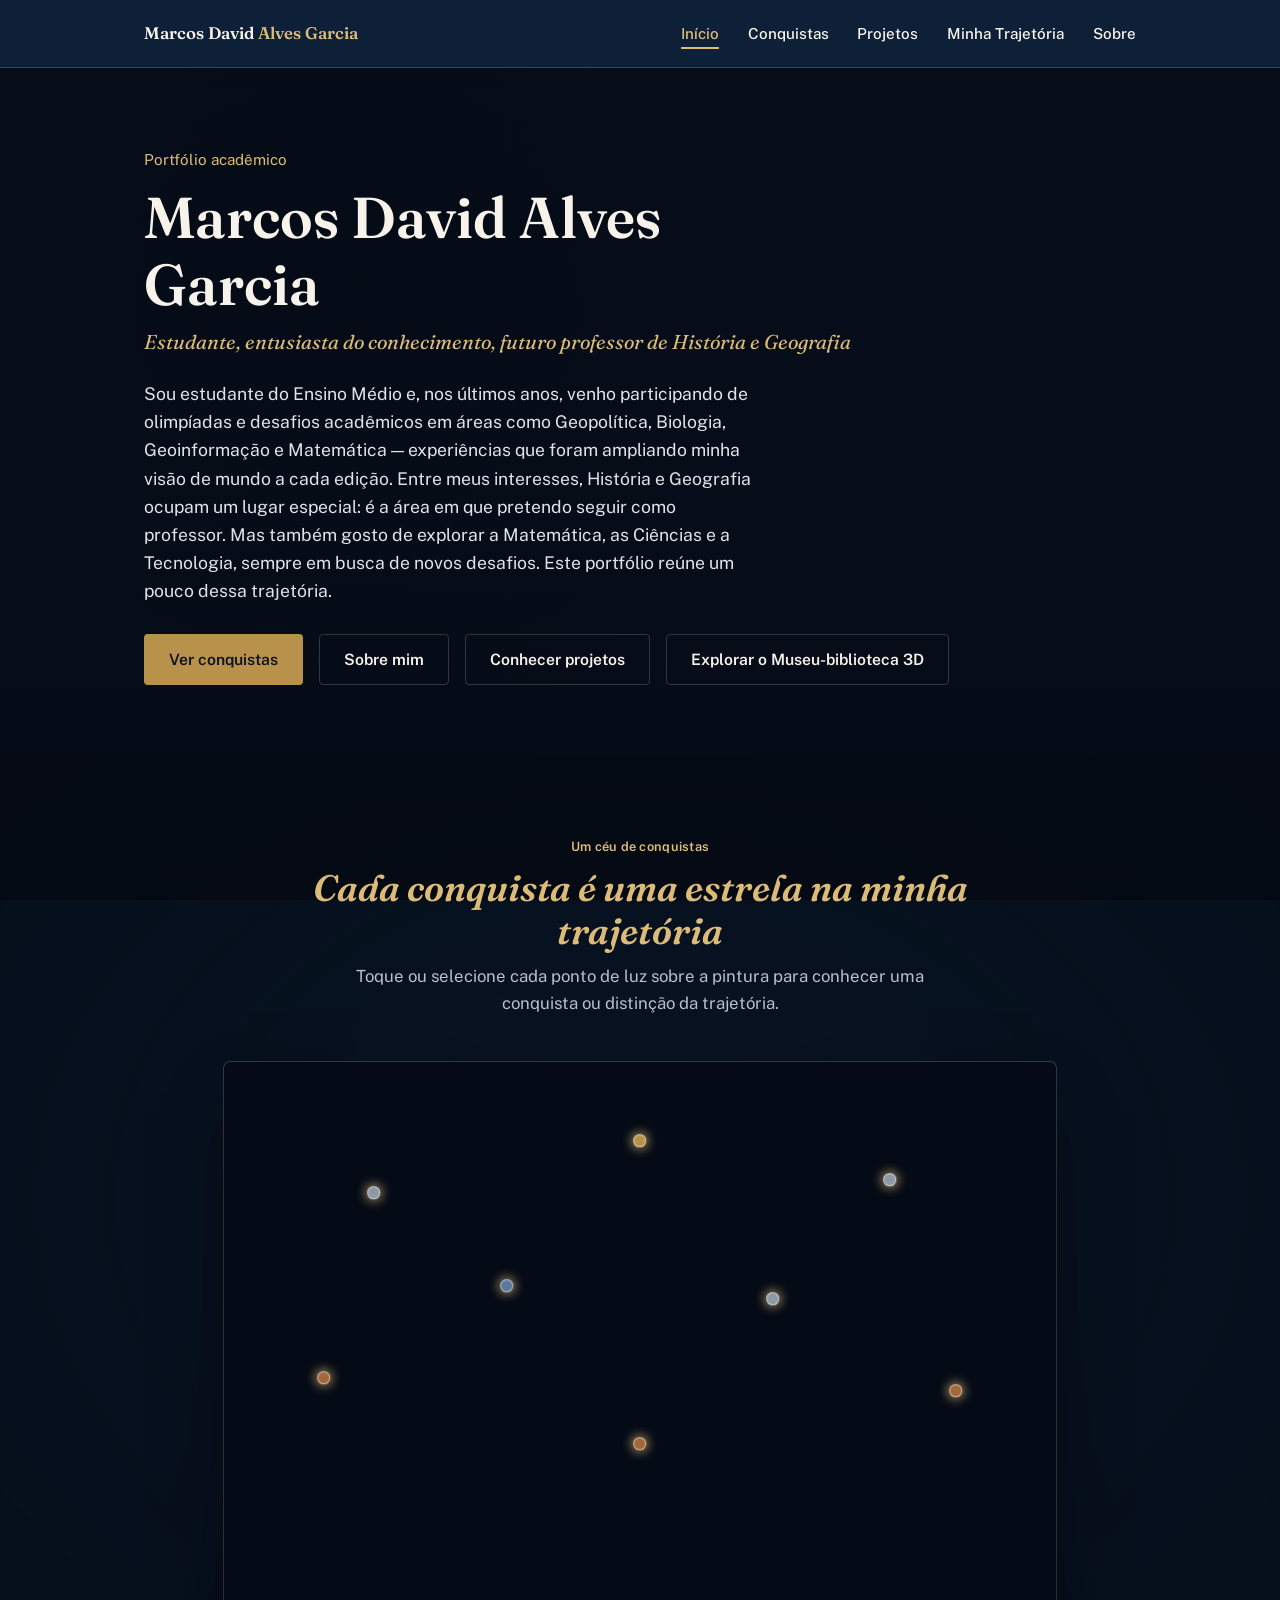
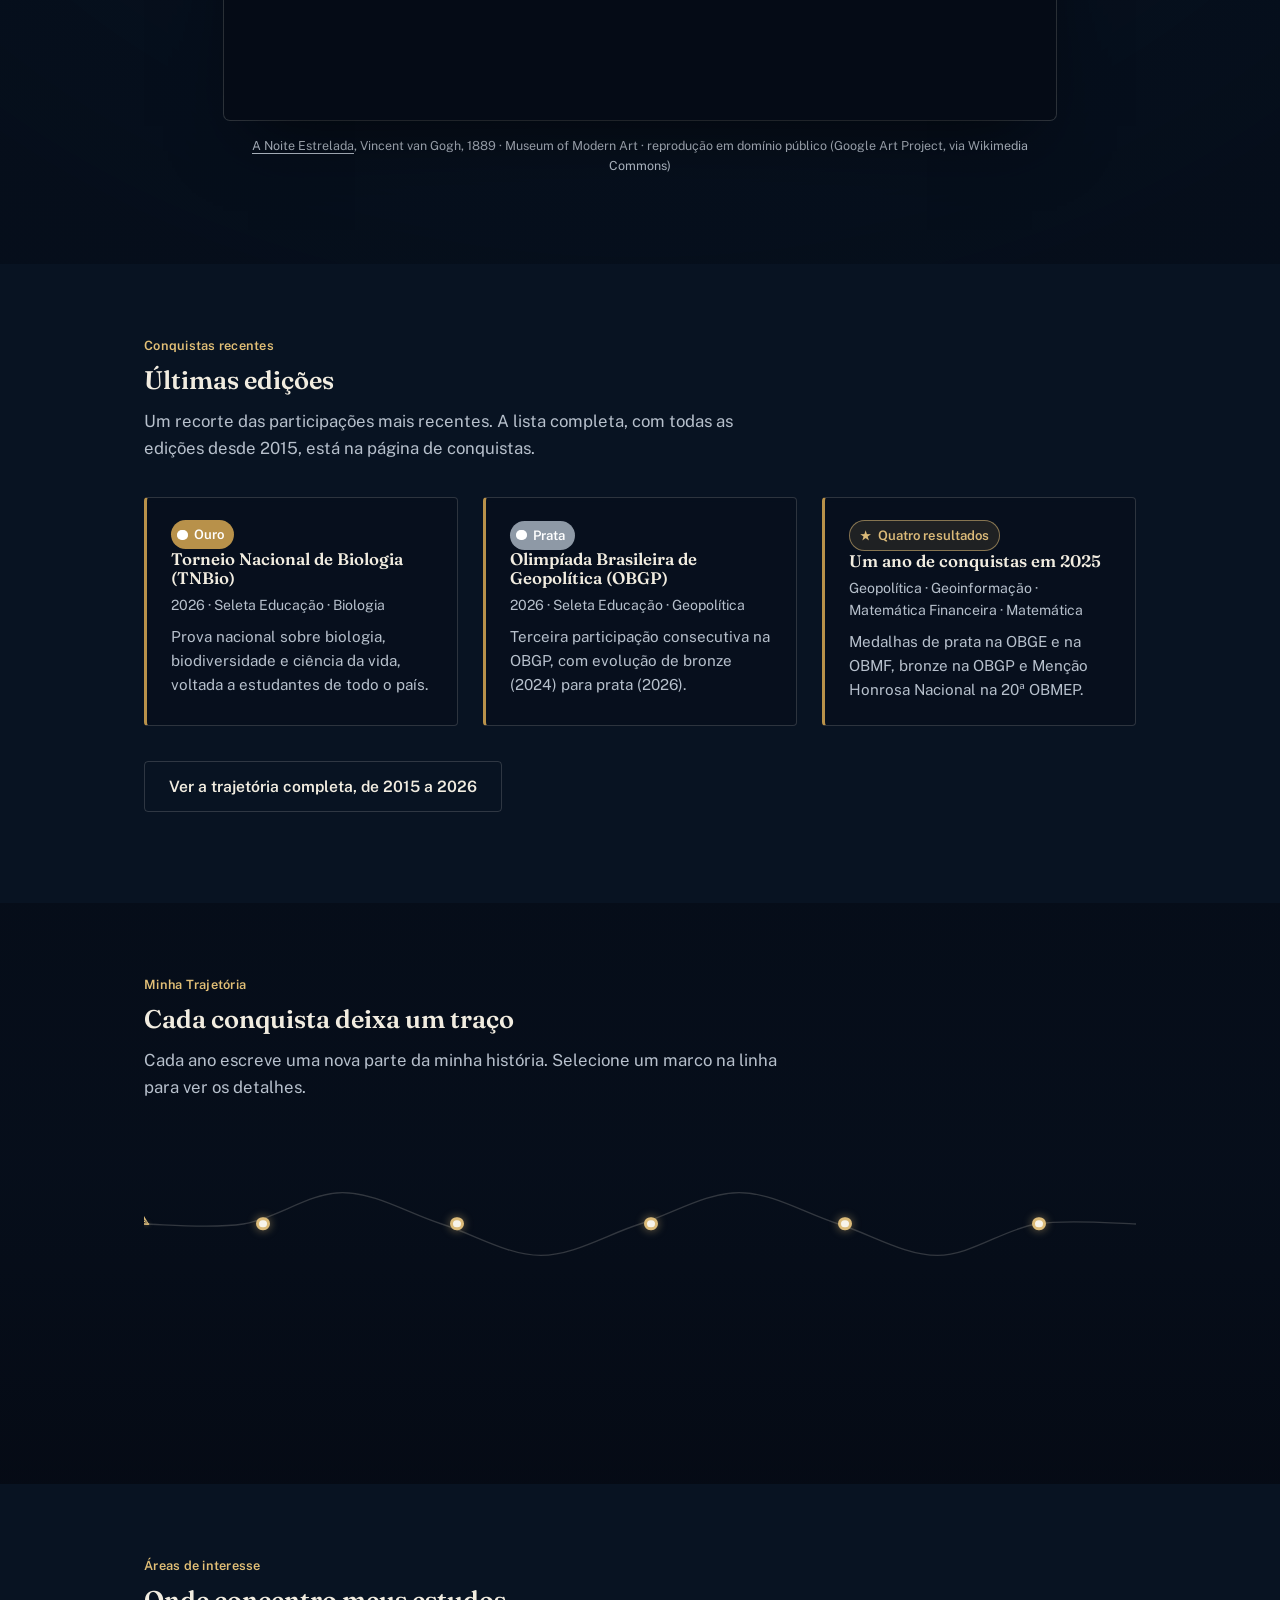
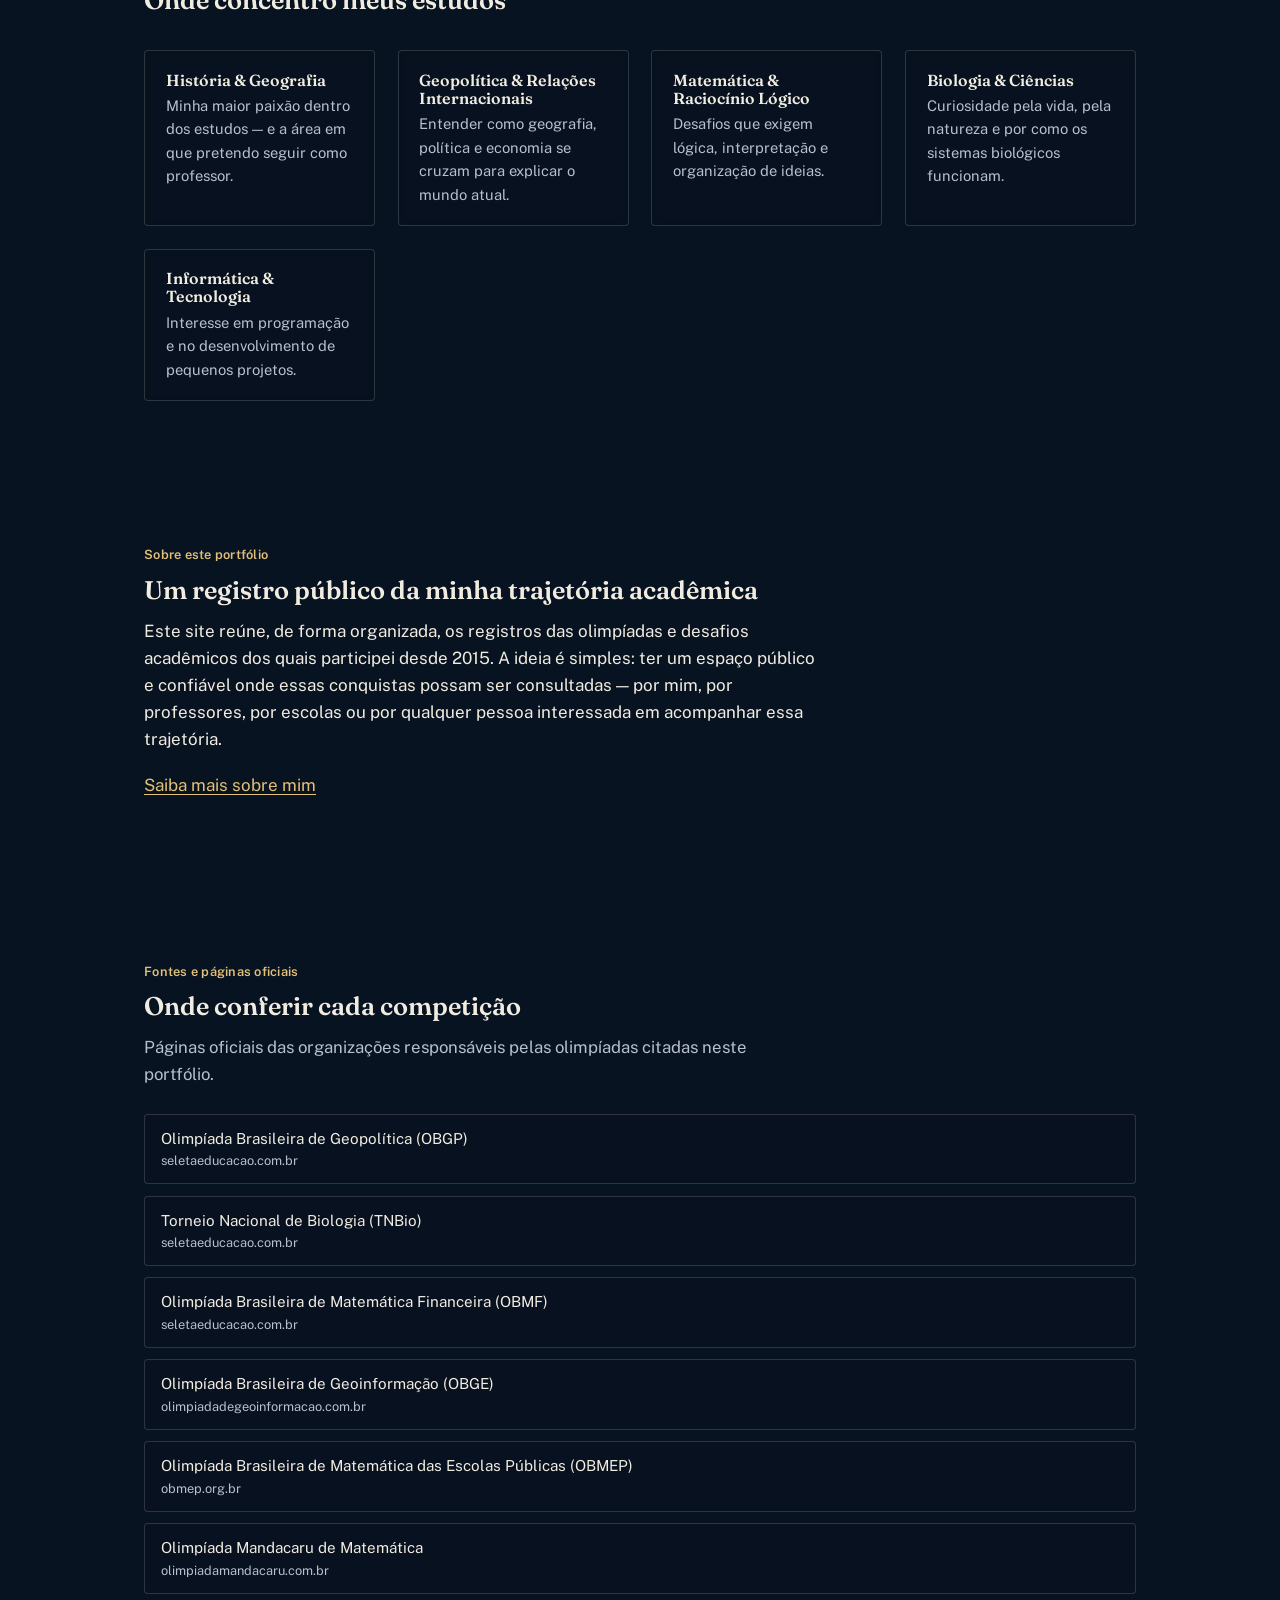
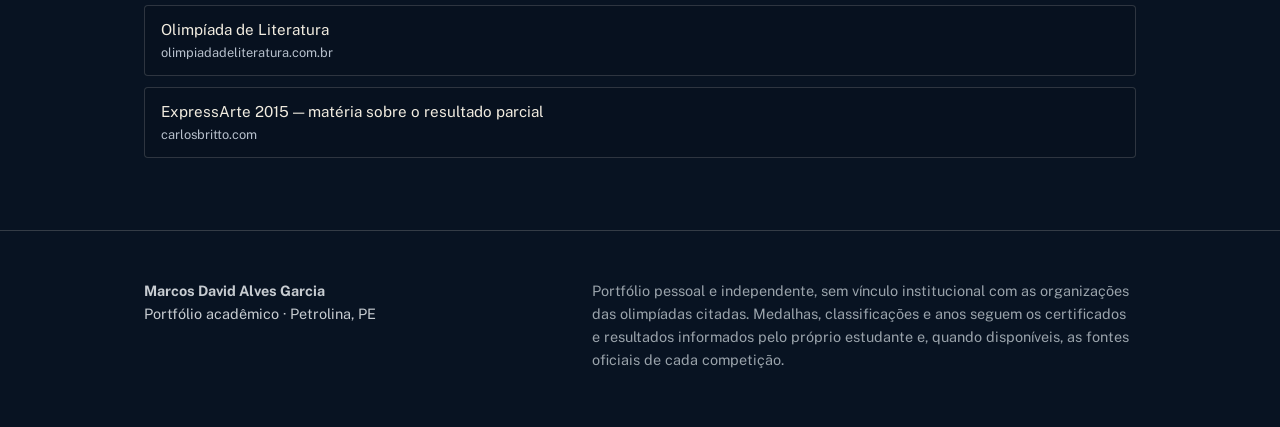
==== index.html @ 7f2e76a7 "Add files via upload" ====
<!DOCTYPE html>
<html lang="pt-BR">
<head>
<meta charset="UTF-8">
<meta name="viewport" content="width=device-width, initial-scale=1.0">
<title>Marcos David Alves Garcia | Portfólio Acadêmico e Medalhas de Olimpíadas</title>
<meta name="description" content="Portfólio acadêmico de Marcos David Alves Garcia: medalhas em Geopolítica, Biologia, Geoinformação e Matemática, além de distinções, projetos e trajetória artística.">

<link rel="canonical" href="https://davidgarcia15.github.io/marcosdavidalvesgarcia.github.io./">

<meta property="og:type" content="profile">
<meta property="og:title" content="Marcos David Alves Garcia | Portfólio Acadêmico">
<meta property="og:description" content="Medalhas e distinções em olimpíadas acadêmicas de Geopolítica, Biologia, Geoinformação, Matemática e outras áreas.">
<meta property="og:url" content="https://davidgarcia15.github.io/marcosdavidalvesgarcia.github.io./">
<meta property="og:locale" content="pt_BR">
<!-- Quando houver uma foto autorizada, adicione aqui: <meta property="og:image" content="..."> -->

<meta name="twitter:card" content="summary">
<meta name="twitter:title" content="Marcos David Alves Garcia | Portfólio Acadêmico">
<meta name="twitter:description" content="Medalhas e distinções em olimpíadas acadêmicas de Geopolítica, Biologia, Geoinformação, Matemática e outras áreas.">

<link rel="icon" href="data:image/svg+xml,%3Csvg xmlns='http://www.w3.org/2000/svg' viewBox='0 0 64 64'%3E%3Ccircle cx='32' cy='32' r='31' fill='%230e2038'/%3E%3Ccircle cx='32' cy='32' r='31' fill='none' stroke='%23b8914a' stroke-width='2'/%3E%3Ctext x='32' y='43' font-family='Georgia,serif' font-size='30' fill='%23dcbb79' text-anchor='middle'%3EM%3C/text%3E%3C/svg%3E">

<link rel="preconnect" href="https://fonts.googleapis.com">
<link rel="preconnect" href="https://fonts.gstatic.com" crossorigin>
<link href="https://fonts.googleapis.com/css2?family=Fraunces:ital,wght@0,500;0,600;1,500&family=Public+Sans:wght@400;500;600;700&display=swap" rel="stylesheet">

<link rel="stylesheet" href="style.css">

<script type="application/ld+json">
{
  "@context": "https://schema.org",
  "@type": "ProfilePage",
  "name": "Marcos David Alves Garcia | Portfólio Acadêmico",
  "url": "https://davidgarcia15.github.io/marcosdavidalvesgarcia.github.io./",
  "mainEntity": {
    "@type": "Person",
    "name": "Marcos David Alves Garcia",
    "description": "Estudante brasileiro do Ensino Médio, participante de olimpíadas acadêmicas em Geopolítica, Biologia, Geoinformação e Matemática, com interesse em História, Geografia e tecnologia.",
    "url": "https://davidgarcia15.github.io/marcosdavidalvesgarcia.github.io./",
    "address": {
      "@type": "PostalAddress",
      "addressLocality": "Petrolina",
      "addressRegion": "PE",
      "addressCountry": "BR"
    },
    "knowsAbout": ["História", "Geografia", "Geopolítica", "Matemática", "Biologia", "Tecnologia"],
    "award": [
      "Medalha de prata — Olimpíada Brasileira de Geopolítica (OBGP) 2026",
      "Medalha de ouro — Torneio Nacional de Biologia (TNBio) 2026",
      "Medalha de bronze — Olimpíada Brasileira de Geopolítica (OBGP) 2025",
      "Medalha de prata — Olimpíada Brasileira de Matemática Financeira (OBMF) 2025",
      "Medalha de prata — Olimpíada Brasileira de Geoinformação (OBGE) 2025",
      "Menção Honrosa Nacional — 20ª Olimpíada Brasileira de Matemática das Escolas Públicas (OBMEP) 2025",
      "Medalha de bronze — Olimpíada Brasileira de Geopolítica (OBGP) 2024",
      "3º lugar (bronze) — Olimpíada Mandacaru de Matemática 2023"
    ]
  }
}
</script>
</head>
<body>
<a class="skip-link" href="#conteudo">Pular para o conteúdo</a>

<header class="site-header">
  <div class="wrap">
    <a class="brand" href="./">Marcos David <span>Alves Garcia</span></a>
    <button class="nav-toggle" aria-expanded="false" aria-controls="main-nav">Menu</button>
    <nav class="main-nav" id="main-nav" aria-label="Navegação principal">
      <ul>
        <li><a href="./" aria-current="page">Início</a></li>
        <li><a href="conquistas/">Conquistas</a></li>
        <li><a href="projetos/">Projetos</a></li>
        <li><a href="#minha-trajetoria">Minha Trajetória</a></li>
        <li><a href="sobre/">Sobre</a></li>
      </ul>
    </nav>
  </div>
</header>

<main id="conteudo">

  <section class="hero">
    <div class="wrap hero-inner">
      <p class="eyebrow-plain">Portfólio acadêmico</p>
      <h1>Marcos David Alves Garcia</h1>
      <p class="hero-tagline">Estudante, entusiasta do conhecimento, futuro professor de História e Geografia</p>
      <p class="hero-text">
        Sou estudante do Ensino Médio e, nos últimos anos, venho participando de olimpíadas e
        desafios acadêmicos em áreas como Geopolítica, Biologia, Geoinformação e Matemática —
        experiências que foram ampliando minha visão de mundo a cada edição. Entre meus interesses, História e
        Geografia ocupam um lugar especial: é a área em que pretendo seguir como professor. Mas
        também gosto de explorar a Matemática, as Ciências e a Tecnologia, sempre em busca de
        novos desafios. Este portfólio reúne um pouco dessa trajetória.
      </p>
      <div class="hero-actions">
        <a class="btn btn-primary" href="conquistas/">Ver conquistas</a>
        <a class="btn btn-ghost" href="sobre/">Sobre mim</a>
        <a class="btn btn-ghost" href="projetos/">Conhecer projetos</a>
        <a class="btn btn-ghost" href="galeria/">Explorar o Museu-biblioteca 3D</a>
      </div>
    </div>
  </section>

  <!--
    "Um céu de conquistas": A Noite Estrelada (Vincent van Gogh, 1889) em
    suas proporções originais, com os registros de conquistas posicionados sobre a
    pintura. Imagem em domínio público — ver crédito abaixo do quadro.
  -->
  <section class="sky-gallery" id="um-ceu-de-conquistas" aria-labelledby="sky-gallery-title">
    <div class="wrap">
      <p class="section-label">Um céu de conquistas</p>
      <h2 id="sky-gallery-title" class="sky-gallery-title">Cada conquista é uma estrela na minha trajetória</h2>
      <p class="section-intro">Toque ou selecione cada ponto de luz sobre a pintura para conhecer uma conquista ou distinção da trajetória.</p>
    </div>

    <div class="sky-frame-wrap wrap">
      <div class="sky-frame">
        <div class="sky-twinkles" aria-hidden="true">
          <span></span><span></span><span></span><span></span><span></span><span></span>
          <span></span><span></span><span></span><span></span><span></span><span></span>
          <span></span><span></span><span></span><span></span><span></span><span></span>
        </div>

        <button type="button" class="medal-star" style="--x:50%;--y:12%;--i:0" data-template="medal-tnbio-2026">
          <span class="medal-star-dot medal-star-ouro"></span>
          <span class="sr-only">Medalha de ouro — Torneio Nacional de Biologia, 2026</span>
        </button>
        <button type="button" class="medal-star" style="--x:18%;--y:20%;--i:1" data-template="medal-obgp-2026">
          <span class="medal-star-dot medal-star-prata"></span>
          <span class="sr-only">Medalha de prata — Olimpíada Brasileira de Geopolítica, 2026</span>
        </button>
        <button type="button" class="medal-star" style="--x:80%;--y:18%;--i:2" data-template="medal-obge-2025">
          <span class="medal-star-dot medal-star-prata"></span>
          <span class="sr-only">Medalha de prata — Olimpíada Brasileira de Geoinformação, 2025</span>
        </button>
        <button type="button" class="medal-star" style="--x:34%;--y:34%;--i:3" data-template="medal-obmep-2025">
          <span class="medal-star-dot medal-star-honra"></span>
          <span class="sr-only">Menção Honrosa Nacional — OBMEP, 2025</span>
        </button>
        <button type="button" class="medal-star" style="--x:66%;--y:36%;--i:4" data-template="medal-obmf-2025">
          <span class="medal-star-dot medal-star-prata"></span>
          <span class="sr-only">Medalha de prata — Olimpíada Brasileira de Matemática Financeira, 2025</span>
        </button>
        <button type="button" class="medal-star" style="--x:12%;--y:48%;--i:5" data-template="medal-obgp-2025">
          <span class="medal-star-dot medal-star-bronze"></span>
          <span class="sr-only">Medalha de bronze — Olimpíada Brasileira de Geopolítica, 2025</span>
        </button>
        <button type="button" class="medal-star" style="--x:88%;--y:50%;--i:6" data-template="medal-obgp-2024">
          <span class="medal-star-dot medal-star-bronze"></span>
          <span class="sr-only">Medalha de bronze — Olimpíada Brasileira de Geopolítica, 2024</span>
        </button>
        <button type="button" class="medal-star" style="--x:50%;--y:58%;--i:7" data-template="medal-mandacaru-2023">
          <span class="medal-star-dot medal-star-bronze"></span>
          <span class="sr-only">3º lugar, bronze — Olimpíada Mandacaru de Matemática, 2023</span>
        </button>
      </div>

      <p class="sky-frame-credit">
        <a href="https://commons.wikimedia.org/wiki/File:Van_Gogh_-_Starry_Night_-_Google_Art_Project.jpg" target="_blank" rel="noopener">A Noite Estrelada</a>,
        Vincent van Gogh, 1889 · Museum of Modern Art · reprodução em domínio público (Google Art Project, via Wikimedia Commons)
      </p>
    </div>
  </section>

  <dialog class="medal-dialog" id="medal-dialog" aria-label="Detalhes da conquista">
    <form method="dialog" class="medal-dialog-inner">
      <button type="submit" class="medal-dialog-close" aria-label="Fechar">×</button>
      <div class="medal-dialog-content"></div>
    </form>
  </dialog>

  <div hidden>
    <template id="medal-tnbio-2026">
      <span class="medal-tag medal-ouro">Medalha de ouro</span>
      <h3>Torneio Nacional de Biologia (TNBio)</h3>
      <p class="achievement-meta">2026 · Organização: Seleta Educação · Área: Biologia e ciências da vida</p>
      <p>O TNBio avalia conhecimentos de Biologia que vão da célula aos ecossistemas, passando por biodiversidade, fisiologia humana, genética básica e conservação ambiental. Esta foi minha primeira participação na competição, com resultado em ouro.</p>
      <p class="achievement-link"><a href="https://www.seletaeducacao.com.br/tnbio" target="_blank" rel="noopener">Página oficial do TNBio</a></p>
    </template>
    <template id="medal-obgp-2026">
      <span class="medal-tag medal-prata">Medalha de prata</span>
      <h3>Olimpíada Brasileira de Geopolítica (OBGP)</h3>
      <p class="achievement-meta">2026 · Organização: Seleta Educação · Área: Geopolítica</p>
      <p>A OBGP desafia estudantes a compreender as relações entre países — fatores geográficos, políticos, econômicos e culturais por trás de conflitos, alianças e disputas globais. Minha terceira participação consecutiva na prova, com evolução do bronze (2024) para a prata em 2026.</p>
      <p class="achievement-link"><a href="https://www.seletaeducacao.com.br/obgp" target="_blank" rel="noopener">Página oficial da OBGP</a></p>
    </template>
    <template id="medal-obge-2025">
      <span class="medal-tag medal-prata">Medalha de prata</span>
      <h3>Olimpíada Brasileira de Geoinformação (OBGE)</h3>
      <p class="achievement-meta">2025 · Área: Geoinformação</p>
      <p>Medalha de prata na Olimpíada Brasileira de Geoinformação (OBGE), competição acadêmica relacionada à Geografia e à geoinformação.</p>
      <p class="achievement-link"><a href="https://olimpiadadegeoinformacao.com.br/" target="_blank" rel="noopener">Site oficial da OBGE</a></p>
    </template>
    <template id="medal-obmep-2025">
      <span class="medal-tag medal-honra">Menção Honrosa Nacional</span>
      <h3>20ª Olimpíada Brasileira de Matemática das Escolas Públicas (OBMEP)</h3>
      <p class="achievement-meta">Edição 2025 · Organização: IMPA, com apoio do MEC e do MCTI · Área: Matemática</p>
      <p>A OBMEP, organizada pelo Instituto Nacional de Matemática Pura e Aplicada (IMPA) com apoio do Ministério da Educação e do Ministério da Ciência, Tecnologia e Inovação, é a maior olimpíada de matemática do Brasil. Na 20ª edição (2025), recebi o Certificado de Menção Honrosa Nacional — uma distinção concedida a estudantes com bom desempenho na prova, distinta das medalhas de ouro, prata e bronze.</p>
      <p class="achievement-link"><a href="https://www.obmep.org.br/" target="_blank" rel="noopener">Página oficial da OBMEP</a></p>
    </template>
    <template id="medal-obmf-2025">
      <span class="medal-tag medal-prata">Medalha de prata</span>
      <h3>Olimpíada Brasileira de Matemática Financeira (OBMF)</h3>
      <p class="achievement-meta">2025 · Organização: Seleta Educação · Área: Matemática Financeira</p>
      <p>A OBMF une matemática e educação financeira: orçamento, juros, crédito e investimentos aplicados a situações do cotidiano. A prova me rendeu a medalha de prata em 2025.</p>
      <p class="achievement-link"><a href="https://www.seletaeducacao.com.br/obmf" target="_blank" rel="noopener">Página oficial da OBMF</a></p>
    </template>
    <template id="medal-obgp-2025">
      <span class="medal-tag medal-bronze">Medalha de bronze</span>
      <h3>Olimpíada Brasileira de Geopolítica (OBGP)</h3>
      <p class="achievement-meta">2025 · Organização: Seleta Educação · Área: Geopolítica</p>
      <p>Segunda edição da OBGP da qual participei, com resultado em bronze — um passo na evolução que levaria à medalha de prata no ano seguinte.</p>
      <p class="achievement-link"><a href="https://www.seletaeducacao.com.br/obgp" target="_blank" rel="noopener">Página oficial da OBGP</a></p>
    </template>
    <template id="medal-obgp-2024">
      <span class="medal-tag medal-bronze">Medalha de bronze</span>
      <h3>Olimpíada Brasileira de Geopolítica (OBGP)</h3>
      <p class="achievement-meta">2024 · Organização: Seleta Educação · Área: Geopolítica</p>
      <p>Minha primeira participação na OBGP, com resultado em bronze — o ponto de partida de uma sequência de três edições consecutivas na prova, com evolução de resultado a cada ano.</p>
      <p class="achievement-link"><a href="https://www.seletaeducacao.com.br/obgp" target="_blank" rel="noopener">Página oficial da OBGP</a></p>
    </template>
    <template id="medal-mandacaru-2023">
      <span class="medal-tag medal-bronze">3º lugar · Bronze</span>
      <h3>Olimpíada Mandacaru de Matemática</h3>
      <p class="achievement-meta">2023 · Área: Matemática</p>
      <p>Competição de matemática com forte identidade regional nordestina — seus níveis levam nomes como Cajuína, Luiz Gonzaga, Zumbi dos Palmares e Lampião, em referência à cultura do Sertão. Resultado: terceiro lugar, com reconhecimento em bronze, conforme certificado do estudante.</p>
      <p class="achievement-link"><a href="https://olimpiadamandacaru.com.br/" target="_blank" rel="noopener">Página oficial da Olimpíada Mandacaru</a></p>
    </template>

    <!-- Conteúdo dos marcos de "Minha Trajetória" (mesmo <dialog> acima) -->
    <template id="trajetoria-2015">
      <span class="resultado-tag resultado-primeiro-lugar">1º lugar · ExpressArte 2015</span>
      <h3>ExpressArte 2015 — “A Luta do Povo Sertanejo”</h3>
      <p class="achievement-meta">2015 · 1º lugar · Categoria: desenho · Petrolina, Pernambuco</p>
      <p>Conquistei o primeiro lugar no ExpressArte 2015 com o desenho “A Luta do Povo Sertanejo” e recebi um notebook como prêmio. O concurso foi promovido pela Secretaria de Educação de Petrolina.</p>
      <p class="achievement-link"><a href="https://www.carlosbritto.com/secretaria-de-educacao-de-petrolina-divulga-resultado-do-concurso-expressarte-2015/" target="_blank" rel="noopener noreferrer">Ver matéria do Blog do Carlos Britto (20/10/2015)</a></p>
      <p class="pending-note">A matéria registra a seleção do desenho na relação parcial; a classificação em 1º lugar e o notebook recebido como prêmio são informações complementares do meu relato pessoal.</p>
    </template>
    <template id="trajetoria-2023">
      <span class="medal-tag medal-bronze">3º lugar · Bronze</span>
      <h3>Olimpíada Mandacaru de Matemática</h3>
      <p class="achievement-meta">2023 · Área: Matemática</p>
      <p>Competição de matemática com forte identidade regional nordestina — seus níveis levam nomes como Cajuína, Luiz Gonzaga, Zumbi dos Palmares e Lampião, em referência à cultura do Sertão. Resultado: terceiro lugar, com reconhecimento em bronze — minha primeira medalha.</p>
      <p class="achievement-link"><a href="https://olimpiadamandacaru.com.br/" target="_blank" rel="noopener">Página oficial da Olimpíada Mandacaru</a></p>
    </template>
    <template id="trajetoria-2024">
      <span class="medal-tag medal-bronze">Medalha de bronze</span>
      <h3>Olimpíada Brasileira de Geopolítica (OBGP)</h3>
      <p class="achievement-meta">2024 · Organização: Seleta Educação · Área: Geopolítica</p>
      <p>Minha primeira participação na OBGP — o ponto de partida de uma sequência de três edições consecutivas, com evolução de resultado a cada ano (bronze em 2024, bronze em 2025, prata em 2026).</p>
      <p class="achievement-link"><a href="https://www.seletaeducacao.com.br/obgp" target="_blank" rel="noopener">Página oficial da OBGP</a></p>
    </template>
    <template id="trajetoria-2025">
      <span class="medal-tag medal-honra">Reconhecimento nacional</span>
      <h3>Um ano com quatro resultados</h3>
      <p class="achievement-meta">2025 · Geopolítica · Matemática Financeira · Geoinformação · Matemática</p>
      <p>Menção Honrosa Nacional na 20ª OBMEP (IMPA, com apoio do MEC e do MCTI); prata na Olimpíada Brasileira de Matemática Financeira (OBMF); prata na Olimpíada Brasileira de Geoinformação (OBGE); e bronze na segunda participação na OBGP.</p>
      <p class="achievement-link">
        <a href="https://www.obmep.org.br/" target="_blank" rel="noopener">OBMEP</a> ·
        <a href="https://www.seletaeducacao.com.br/obmf" target="_blank" rel="noopener">OBMF</a> ·
        <a href="https://olimpiadadegeoinformacao.com.br/" target="_blank" rel="noopener">OBGE</a> ·
        <a href="https://www.seletaeducacao.com.br/obgp" target="_blank" rel="noopener">OBGP</a>
      </p>
      <p class="achievement-link"><a href="conquistas/">Ver todos os detalhes na página de Conquistas</a></p>
    </template>
    <template id="trajetoria-2026">
      <span class="resultado-tag">Duas conquistas em destaque</span>
      <h3>Ouro no TNBio e evolução na OBGP</h3>
      <p class="achievement-meta">2026 · Biologia · Geopolítica</p>
      <p>Medalha de ouro na primeira participação no Torneio Nacional de Biologia (TNBio). Na OBGP, terceira participação consecutiva, com evolução do bronze (2024) para a prata. Também houve classificação para a segunda fase da 21ª OBMEP; o resultado final da edição de 2026 segue aguardando divulgação oficial.</p>
      <p class="achievement-link">
        <a href="https://www.seletaeducacao.com.br/tnbio" target="_blank" rel="noopener">TNBio</a> ·
        <a href="https://www.seletaeducacao.com.br/obgp" target="_blank" rel="noopener">OBGP</a> ·
        <a href="https://www.obmep.org.br/" target="_blank" rel="noopener">OBMEP</a>
      </p>
    </template>
  </div>

  <section class="highlights">
    <div class="wrap">
      <p class="section-label">Conquistas recentes</p>
      <h2>Últimas edições</h2>
      <p class="section-intro">Um recorte das participações mais recentes. A lista completa, com todas as edições desde 2015, está na página de conquistas.</p>

      <div class="card-grid">
        <article class="highlight-card">
          <span class="medal-tag medal-ouro">Ouro</span>
          <h3>Torneio Nacional de Biologia (TNBio)</h3>
          <p class="meta">2026 · Seleta Educação · Biologia</p>
          <p>Prova nacional sobre biologia, biodiversidade e ciência da vida, voltada a estudantes de todo o país.</p>
        </article>

        <article class="highlight-card">
          <span class="medal-tag medal-prata">Prata</span>
          <h3>Olimpíada Brasileira de Geopolítica (OBGP)</h3>
          <p class="meta">2026 · Seleta Educação · Geopolítica</p>
          <p>Terceira participação consecutiva na OBGP, com evolução de bronze (2024) para prata (2026).</p>
        </article>

        <article class="highlight-card">
          <span class="resultado-tag">Quatro resultados</span>
          <h3>Um ano de conquistas em 2025</h3>
          <p class="meta">Geopolítica · Geoinformação · Matemática Financeira · Matemática</p>
          <p>Medalhas de prata na OBGE e na OBMF, bronze na OBGP e Menção Honrosa Nacional na 20ª OBMEP.</p>
        </article>
      </div>

      <p style="margin-top:2.2rem;"><a class="btn btn-ghost-light" href="conquistas/">Ver a trajetória completa, de 2015 a 2026</a></p>
    </div>
  </section>

  <!--
    "Minha Trajetória": a caneta desenha um traço dourado horizontal uma
    única vez, da esquerda para a direita, revelando cinco marcos da
    caminhada acadêmica. Cada marco abre o mesmo <dialog> nativo já usado
    em "Um céu de conquistas" (ver <template>s logo abaixo, dentro do
    <div hidden> que já existe). Conteúdo sempre visível no HTML, mesmo
    sem JavaScript ou com animações reduzidas.
  -->
  <section class="trajectory" id="minha-trajetoria" aria-labelledby="trajectory-title">
    <div class="wrap">
      <p class="section-label">Minha Trajetória</p>
      <h2 id="trajectory-title">Cada conquista deixa um traço</h2>
      <p class="section-intro">Cada ano escreve uma nova parte da minha história. Selecione um marco na linha para ver os detalhes.</p>
    </div>

    <div class="wrap trajectory-rail-scroll">
      <div class="trajectory-rail">
        <svg class="trajectory-line" viewBox="0 0 1500 220" preserveAspectRatio="none" aria-hidden="true" focusable="false">
          <path class="trajectory-path-bg" d="M0.0,110.0 C25.0,110.0 100.0,117.7 150.0,110.0 C200.0,102.3 250.0,64.0 300.0,64.0 C350.0,64.0 400.0,94.7 450.0,110.0 C500.0,125.3 550.0,156.0 600.0,156.0 C650.0,156.0 700.0,125.3 750.0,110.0 C800.0,94.7 850.0,64.0 900.0,64.0 C950.0,64.0 1000.0,94.7 1050.0,110.0 C1100.0,125.3 1150.0,156.0 1200.0,156.0 C1250.0,156.0 1300.0,117.7 1350.0,110.0 C1400.0,102.3 1475.0,110.0 1500.0,110.0" />
          <path class="trajectory-path-ink" d="M0.0,110.0 C25.0,110.0 100.0,117.7 150.0,110.0 C200.0,102.3 250.0,64.0 300.0,64.0 C350.0,64.0 400.0,94.7 450.0,110.0 C500.0,125.3 550.0,156.0 600.0,156.0 C650.0,156.0 700.0,125.3 750.0,110.0 C800.0,94.7 850.0,64.0 900.0,64.0 C950.0,64.0 1000.0,94.7 1050.0,110.0 C1100.0,125.3 1150.0,156.0 1200.0,156.0 C1250.0,156.0 1300.0,117.7 1350.0,110.0 C1400.0,102.3 1475.0,110.0 1500.0,110.0" />
          <g class="trajectory-pen" aria-hidden="true">
            <g transform="rotate(-50)">
              <path class="trajectory-pen-body" d="M-6,-18 L-8,-30 L-8,-66 Q-8,-76 0,-78 Q8,-76 8,-66 L8,-30 Z" />
              <line class="trajectory-pen-highlight" x1="-5" y1="-33" x2="-5" y2="-71" />
              <rect class="trajectory-pen-band" x="-8.5" y="-37" width="17" height="6" rx="1" />
              <path class="trajectory-pen-nib" d="M0,0 L-6,-18 Q0,-24 6,-18 Z" />
              <line class="trajectory-pen-slit" x1="0" y1="-4" x2="0" y2="-19" />
              <circle class="trajectory-spark trajectory-spark-1" cx="10" cy="-6" r="1.8" />
              <circle class="trajectory-spark trajectory-spark-2" cx="-9" cy="3" r="1.2" />
            </g>
          </g>
        </svg>

        <ol class="trajectory-list">
          <li class="trajectory-marker" data-ano="2015">
            <span class="trajectory-dot" aria-hidden="true"></span>
            <button type="button" class="trajectory-card" data-template="trajetoria-2015">
              <span class="trajectory-year">2015</span>
              <span class="trajectory-card-title">Primeiros passos</span>
              <span class="sr-only">Ver detalhes do marco de 2015</span>
            </button>
          </li>
          <li class="trajectory-marker" data-ano="2023">
            <span class="trajectory-dot" aria-hidden="true"></span>
            <button type="button" class="trajectory-card" data-template="trajetoria-2023">
              <span class="trajectory-year">2023</span>
              <span class="trajectory-card-title">Primeira medalha</span>
              <span class="sr-only">Ver detalhes do marco de 2023</span>
            </button>
          </li>
          <li class="trajectory-marker" data-ano="2024">
            <span class="trajectory-dot" aria-hidden="true"></span>
            <button type="button" class="trajectory-card" data-template="trajetoria-2024">
              <span class="trajectory-year">2024</span>
              <span class="trajectory-card-title">Entrada na OBGP</span>
              <span class="sr-only">Ver detalhes do marco de 2024</span>
            </button>
          </li>
          <li class="trajectory-marker" data-ano="2025">
            <span class="trajectory-dot" aria-hidden="true"></span>
            <button type="button" class="trajectory-card" data-template="trajetoria-2025">
              <span class="trajectory-year">2025</span>
              <span class="trajectory-card-title">Reconhecimento nacional</span>
              <span class="sr-only">Ver detalhes do marco de 2025</span>
            </button>
          </li>
          <li class="trajectory-marker" data-ano="2026">
            <span class="trajectory-dot" aria-hidden="true"></span>
            <button type="button" class="trajectory-card" data-template="trajetoria-2026">
              <span class="trajectory-year">2026</span>
              <span class="trajectory-card-title">Novos patamares</span>
              <span class="sr-only">Ver detalhes do marco de 2026</span>
            </button>
          </li>
        </ol>
      </div>
    </div>
  </section>

  <section class="areas">
    <div class="wrap">
      <p class="section-label">Áreas de interesse</p>
      <h2>Onde concentro meus estudos</h2>
      <ul class="area-list">
        <li>
          <h3>História &amp; Geografia</h3>
          <p>Minha maior paixão dentro dos estudos — e a área em que pretendo seguir como professor.</p>
        </li>
        <li>
          <h3>Geopolítica &amp; Relações Internacionais</h3>
          <p>Entender como geografia, política e economia se cruzam para explicar o mundo atual.</p>
        </li>
        <li>
          <h3>Matemática &amp; Raciocínio Lógico</h3>
          <p>Desafios que exigem lógica, interpretação e organização de ideias.</p>
        </li>
        <li>
          <h3>Biologia &amp; Ciências</h3>
          <p>Curiosidade pela vida, pela natureza e por como os sistemas biológicos funcionam.</p>
        </li>
        <li>
          <h3>Informática &amp; Tecnologia</h3>
          <p>Interesse em programação e no desenvolvimento de pequenos projetos.</p>
        </li>
      </ul>
    </div>
  </section>

  <section class="about-blurb">
    <div class="wrap">
      <p class="section-label">Sobre este portfólio</p>
      <h2 class="prose">Um registro público da minha trajetória acadêmica</h2>
      <p class="prose">
        Este site reúne, de forma organizada, os registros das olimpíadas e desafios acadêmicos
        dos quais participei desde 2015. A ideia é simples: ter um espaço público e confiável
        onde essas conquistas possam ser consultadas — por mim, por professores, por escolas ou
        por qualquer pessoa interessada em acompanhar essa trajetória.
      </p>
      <p class="prose"><a href="sobre/">Saiba mais sobre mim</a></p>
    </div>
  </section>

  <section class="sources">
    <div class="wrap">
      <p class="section-label">Fontes e páginas oficiais</p>
      <h2>Onde conferir cada competição</h2>
      <p class="section-intro">Páginas oficiais das organizações responsáveis pelas olimpíadas citadas neste portfólio.</p>
      <ul class="source-list">
        <li><a href="https://www.seletaeducacao.com.br/obgp" target="_blank" rel="noopener">Olimpíada Brasileira de Geopolítica (OBGP) <span class="label">seletaeducacao.com.br</span></a></li>
        <li><a href="https://www.seletaeducacao.com.br/tnbio" target="_blank" rel="noopener">Torneio Nacional de Biologia (TNBio) <span class="label">seletaeducacao.com.br</span></a></li>
        <li><a href="https://www.seletaeducacao.com.br/obmf" target="_blank" rel="noopener">Olimpíada Brasileira de Matemática Financeira (OBMF) <span class="label">seletaeducacao.com.br</span></a></li>
        <li><a href="https://olimpiadadegeoinformacao.com.br/" target="_blank" rel="noopener">Olimpíada Brasileira de Geoinformação (OBGE) <span class="label">olimpiadadegeoinformacao.com.br</span></a></li>
        <li><a href="https://www.obmep.org.br/" target="_blank" rel="noopener">Olimpíada Brasileira de Matemática das Escolas Públicas (OBMEP) <span class="label">obmep.org.br</span></a></li>
        <li><a href="https://olimpiadamandacaru.com.br/" target="_blank" rel="noopener">Olimpíada Mandacaru de Matemática <span class="label">olimpiadamandacaru.com.br</span></a></li>
        <li><a href="https://www.olimpiadadeliteratura.com.br/" target="_blank" rel="noopener">Olimpíada de Literatura <span class="label">olimpiadadeliteratura.com.br</span></a></li>
        <li><a href="https://www.carlosbritto.com/secretaria-de-educacao-de-petrolina-divulga-resultado-do-concurso-expressarte-2015/" target="_blank" rel="noopener noreferrer">ExpressArte 2015 — matéria sobre o resultado parcial <span class="label">carlosbritto.com</span></a></li>
      </ul>
    </div>
  </section>

</main>

<footer class="site-footer">
  <div class="wrap">
    <div>
      <strong>Marcos David Alves Garcia</strong><br>
      Portfólio acadêmico · Petrolina, PE
    </div>
    <p class="footer-note">
      Portfólio pessoal e independente, sem vínculo institucional com as organizações das
      olimpíadas citadas. Medalhas, classificações e anos seguem os certificados e resultados
      informados pelo próprio estudante e, quando disponíveis, as fontes oficiais de cada
      competição.
    </p>
  </div>
</footer>

<script src="script.js"></script>
</body>
</html>
---- style.css ----
/* =====================================================================
   Marcos David Alves Garcia — Portfólio Acadêmico
   Folha de estilos principal
   Identidade visual: "A Noite Estrelada" (Vincent van Gogh, 1889)
   ===================================================================== */

/* ---------- Tokens ---------- */
:root {
  --navy: #0e2038;
  --navy-deep: #081322;
  --cream: #f7f3ea;
  --cream-soft: #efe8d8;
  --ink: #f1ece0;              /* texto principal — claro, para o novo fundo escuro */
  --ink-soft: #b7c0cc;         /* texto secundário — claro e discreto */
  --gold: #b8914a;
  --gold-text: #e3c077;        /* links e destaques dourados sobre fundo escuro */
  --gold-on-navy: #dcbb79;
  --green: #2f4a3c;
  --blue: #7fb3e8;              /* anel de foco — claro o bastante sobre fundo escuro */
  --silver: #8e99a6;
  --bronze: #a3673b;
  --honor: #5b7a99;
  --border: rgba(247, 243, 234, 0.16);
  --border-on-navy: rgba(247, 243, 234, 0.18);

  --panel: rgba(7, 16, 29, 0.74);      /* painel "vidro" para cartões e áreas de leitura */
  --panel-soft: rgba(7, 16, 29, 0.5);  /* painel mais discreto */
  --star-glow: #ffe9ab;                /* cor dos brilhos/estrelas animados */

  /* "A Noite Estrelada" — reprodução em domínio público (Google Art Project,
     via Wikimedia Commons). Mesma imagem reaproveitada no fundo contínuo do
     site e na seção "Um céu de conquistas" — o navegador baixa uma vez só. */
  --starry-img: url("https://upload.wikimedia.org/wikipedia/commons/thumb/e/ea/Van_Gogh_-_Starry_Night_-_Google_Art_Project.jpg/1920px-Van_Gogh_-_Starry_Night_-_Google_Art_Project.jpg");

  --font-display: "Fraunces", "Iowan Old Style", Georgia, "Times New Roman", serif;
  --font-body: "Public Sans", -apple-system, BlinkMacSystemFont, "Segoe UI", Roboto, sans-serif;

  --max-width: 1040px;
  --content-width: 42rem;
  --radius: 4px;
  --speed: 220ms;
}

/* ---------- Reset ---------- */
*,
*::before,
*::after {
  box-sizing: border-box;
}

html {
  scroll-behavior: smooth;
}

body {
  margin: 0;
  color: var(--ink);
  font-family: var(--font-body);
  font-size: 1.0625rem;
  line-height: 1.6;
  -webkit-font-smoothing: antialiased;

  /* Fundo contínuo: um véu escuro translúcido sobre a pintura, fixo em
     relação à janela, para que o céu estrelado pareça uma única tela por
     trás de todo o site em vez de se repetir a cada seção. */
  background-image:
    linear-gradient(180deg, rgba(5, 11, 22, 0.74) 0%, rgba(6, 13, 25, 0.82) 45%, rgba(5, 10, 20, 0.92) 100%),
    var(--starry-img);
  background-repeat: no-repeat, no-repeat;
  background-position: center top, center 18%;
  background-size: cover, cover;
  background-attachment: fixed, fixed;
  background-color: var(--navy-deep);
}

img {
  max-width: 100%;
  display: block;
}

a {
  color: var(--gold-text);
  text-decoration-thickness: 1px;
  text-underline-offset: 3px;
}

a:hover {
  color: var(--cream);
}

h1, h2, h3, h4 {
  font-family: var(--font-display);
  line-height: 1.15;
  margin: 0 0 0.5em;
  font-weight: 600;
  color: var(--ink);
}

p {
  margin: 0 0 1.1em;
}

ul, ol {
  padding-left: 1.3em;
}

main {
  display: block;
}

/* ---------- Acessibilidade ---------- */
.skip-link {
  position: absolute;
  left: -999px;
  top: auto;
  background: var(--navy);
  color: var(--cream);
  padding: 0.8em 1.2em;
  z-index: 1000;
  border-radius: var(--radius);
}

.skip-link:focus {
  left: 1rem;
  top: 1rem;
}

a:focus-visible,
button:focus-visible,
.filter-btn:focus-visible,
.nav-toggle:focus-visible,
.medal-star:focus-visible {
  outline: 3px solid var(--blue);
  outline-offset: 3px;
  border-radius: 2px;
}

.sr-only {
  position: absolute;
  width: 1px;
  height: 1px;
  padding: 0;
  margin: -1px;
  overflow: hidden;
  clip: rect(0, 0, 0, 0);
  white-space: nowrap;
  border: 0;
}

@media (prefers-reduced-motion: reduce) {
  html {
    scroll-behavior: auto;
  }
  *, *::before, *::after {
    animation-duration: 0.001ms !important;
    animation-iteration-count: 1 !important;
    transition-duration: 0.001ms !important;
    scroll-behavior: auto !important;
  }
  body {
    /* Sem o leve efeito de paralaxe do fundo fixo ao rolar. */
    background-attachment: scroll, scroll;
  }
}

/* ---------- Layout helpers ---------- */
.wrap {
  max-width: var(--max-width);
  margin: 0 auto;
  padding: 0 1.5rem;
}

.prose {
  max-width: var(--content-width);
}

section {
  padding: 4.5rem 0;
}

.section-label {
  font-family: var(--font-body);
  font-size: 0.8rem;
  font-weight: 600;
  color: var(--gold-text);
  margin-bottom: 0.6rem;
  letter-spacing: 0.02em;
}

.section-intro {
  max-width: 40rem;
  color: var(--ink-soft);
  font-size: 1.05rem;
}

/* ---------- Header / nav ---------- */
.site-header {
  background: var(--navy);
  color: var(--cream);
  position: sticky;
  top: 0;
  z-index: 100;
  border-bottom: 1px solid var(--border-on-navy);
}

.site-header .wrap {
  display: flex;
  align-items: center;
  justify-content: space-between;
  height: 4.2rem;
}

.brand {
  font-family: var(--font-display);
  font-weight: 600;
  font-size: 1.05rem;
  color: var(--cream);
  text-decoration: none;
  white-space: nowrap;
  overflow: hidden;
  text-overflow: ellipsis;
}

.brand span {
  color: var(--gold-on-navy);
}

.main-nav ul {
  list-style: none;
  display: flex;
  gap: 1.8rem;
  margin: 0;
  padding: 0;
}

.main-nav a {
  color: var(--cream);
  text-decoration: none;
  font-size: 0.95rem;
  font-weight: 500;
  padding: 0.3rem 0;
  border-bottom: 2px solid transparent;
}

.main-nav a:hover,
.main-nav a[aria-current="page"] {
  border-bottom-color: var(--gold-on-navy);
  color: var(--gold-on-navy);
}

.nav-toggle {
  display: none;
  background: none;
  border: 1px solid var(--border-on-navy);
  color: var(--cream);
  padding: 0.4rem 0.7rem;
  border-radius: var(--radius);
  font-size: 1rem;
  cursor: pointer;
}

@media (max-width: 680px) {
  .nav-toggle {
    display: block;
  }
  .main-nav {
    display: none;
    width: 100%;
    padding-bottom: 1rem;
  }
  .main-nav.is-open {
    display: block;
  }
  .main-nav ul {
    flex-direction: column;
    gap: 0;
  }
  .main-nav a {
    display: block;
    padding: 0.7rem 0;
  }
  .site-header .wrap {
    flex-wrap: wrap;
    height: auto;
    padding-top: 0.9rem;
    padding-bottom: 0.9rem;
  }
}

/* ---------- Hero ---------- */
.hero {
  position: relative;
  overflow: hidden;
  padding: 5rem 0 4.5rem;
}

.hero::before {
  /* Reforço de legibilidade sobre a pintura, concentrado atrás do título. */
  content: "";
  position: absolute;
  inset: 0;
  background: radial-gradient(60% 90% at 28% 35%, rgba(4, 9, 18, 0.55) 0%, rgba(4, 9, 18, 0) 70%);
  pointer-events: none;
}

.hero-inner {
  position: relative;
  opacity: 0;
  transform: translateY(10px);
  animation: hero-in 700ms ease-out 80ms forwards;
}

@keyframes hero-in {
  to {
    opacity: 1;
    transform: translateY(0);
  }
}

@media (prefers-reduced-motion: reduce) {
  .hero-inner {
    opacity: 1;
    transform: none;
    animation: none;
  }
}

.eyebrow-plain {
  color: var(--gold-on-navy);
  font-size: 0.95rem;
  margin-bottom: 0.8rem;
}

.hero h1 {
  color: var(--cream);
  font-size: clamp(2.3rem, 5.5vw, 3.6rem);
  max-width: 16ch;
  margin-bottom: 0.5rem;
}

.hero-tagline {
  font-family: var(--font-display);
  font-style: italic;
  font-size: 1.25rem;
  color: var(--gold-on-navy);
  margin-bottom: 1.4rem;
}

.hero-text {
  max-width: 38rem;
  color: #dfe4ea;
  font-size: 1.1rem;
}

.hero-actions {
  display: flex;
  gap: 1rem;
  flex-wrap: wrap;
  margin-top: 1.8rem;
}

/* ---------- Botões ---------- */
.btn {
  display: inline-block;
  padding: 0.75rem 1.5rem;
  border-radius: var(--radius);
  font-weight: 600;
  text-decoration: none;
  font-size: 0.98rem;
  border: 1px solid transparent;
  transition: background var(--speed), color var(--speed), border-color var(--speed);
}

.btn-primary {
  background: var(--gold);
  color: var(--navy-deep);
}

.btn-primary:hover {
  background: var(--gold-on-navy);
  color: var(--navy-deep);
}

.btn-ghost {
  border-color: var(--border-on-navy);
  color: var(--cream);
}

.btn-ghost:hover {
  border-color: var(--gold-on-navy);
  color: var(--gold-on-navy);
}

.btn-ghost-light {
  border-color: var(--border);
  color: var(--ink);
}

.btn-ghost-light:hover {
  border-color: var(--gold-text);
  color: var(--gold-text);
}

/* ---------- Highlights / cards grid ---------- */
.card-grid {
  display: grid;
  grid-template-columns: repeat(auto-fit, minmax(240px, 1fr));
  gap: 1.6rem;
  margin-top: 2.2rem;
}

.highlight-card {
  background: var(--panel);
  border: 1px solid var(--border);
  border-left: 3px solid var(--gold);
  padding: 1.4rem 1.5rem;
  border-radius: var(--radius);
  backdrop-filter: blur(3px);
}

.highlight-card h3 {
  font-size: 1.05rem;
  margin-bottom: 0.35rem;
}

.highlight-card .meta {
  font-size: 0.88rem;
  color: var(--ink-soft);
  margin-bottom: 0.5rem;
}

.highlight-card p {
  font-size: 0.95rem;
  color: var(--ink-soft);
  margin-bottom: 0;
}

/* ---------- Medal tag ---------- */
.medal-tag {
  display: inline-flex;
  align-items: center;
  gap: 0.4rem;
  font-size: 0.82rem;
  font-weight: 600;
  padding: 0.25rem 0.6rem 0.25rem 0.4rem;
  border-radius: 999px;
  color: #fff;
}

.medal-tag::before {
  content: "";
  width: 0.65rem;
  height: 0.65rem;
  border-radius: 50%;
  background: currentColor;
  box-shadow: 0 0 0 2px rgba(255,255,255,0.5) inset;
}

.medal-ouro { background: var(--gold); color: #fff; }
.medal-prata { background: var(--silver); color: #fff; }
.medal-bronze { background: var(--bronze); color: #fff; }
.medal-honra { background: var(--honor); color: #fff; border-radius: var(--radius); }
.medal-pendente { background: var(--ink-soft); color: var(--navy-deep); }

.resultado-tag {
  display: inline-flex;
  align-items: center;
  gap: 0.4rem;
  padding: 0.25rem 0.65rem;
  border: 1px solid rgba(220, 187, 121, 0.55);
  border-radius: 999px;
  background: rgba(184, 145, 74, 0.14);
  color: var(--gold-on-navy);
  font-size: 0.82rem;
  font-weight: 600;
}
.resultado-tag::before { content: "★"; font-size: 0.78rem; }
.resultado-primeiro-lugar { letter-spacing: 0.01em; }

/* ---------- Áreas de interesse ---------- */
.area-list {
  list-style: none;
  margin: 2.2rem 0 0;
  padding: 0;
  display: grid;
  grid-template-columns: repeat(auto-fit, minmax(210px, 1fr));
  gap: 1.4rem;
}

.area-list li {
  background: var(--panel-soft);
  border: 1px solid var(--border);
  padding: 1.2rem 1.3rem;
  border-radius: var(--radius);
  backdrop-filter: blur(3px);
}

.area-list h3 {
  font-size: 1rem;
  margin-bottom: 0.3rem;
}

.area-list p {
  font-size: 0.92rem;
  color: var(--ink-soft);
  margin: 0;
}

/* ---------- Links / fontes ---------- */
.source-list {
  list-style: none;
  padding: 0;
  margin: 1.6rem 0 0;
  display: grid;
  gap: 0.7rem;
}

.source-list a {
  display: block;
  padding: 0.75rem 1rem;
  border: 1px solid var(--border);
  border-radius: var(--radius);
  text-decoration: none;
  color: var(--ink);
  font-size: 0.95rem;
  background: var(--panel-soft);
}

.source-list a:hover {
  border-color: var(--gold-text);
  color: var(--gold-text);
}

.source-list .label {
  display: block;
  font-size: 0.8rem;
  color: var(--ink-soft);
}

/* ---------- Footer ---------- */
.site-footer {
  background: var(--navy-deep);
  color: #c7ccd1;
  padding: 3rem 0 2.5rem;
  font-size: 0.9rem;
  border-top: 1px solid var(--border-on-navy);
}

.site-footer a {
  color: var(--gold-on-navy);
}

.site-footer .wrap {
  display: flex;
  flex-wrap: wrap;
  gap: 1rem 2.5rem;
  justify-content: space-between;
}

.footer-note {
  max-width: 34rem;
  color: #9aa3ab;
}

/* =====================================================================
   Seção especial: "Um céu de conquistas"
   A pintura completa, em suas proporções originais, como numa galeria —
   com os registros de conquistas posicionados sobre o céu estrelado.
   ===================================================================== */

.sky-gallery {
  position: relative;
  padding: 5rem 0 5.5rem;
  text-align: center;
  background: radial-gradient(ellipse 80% 70% at 50% 40%, rgba(0,0,0,0) 0%, rgba(2,6,14,0.35) 100%);
}

.sky-gallery .section-label {
  text-align: center;
}

.sky-gallery-title {
  font-style: italic;
  font-size: clamp(1.6rem, 3.6vw, 2.3rem);
  color: var(--gold-on-navy);
  max-width: 28ch;
  margin: 0 auto 0.7rem;
}

.sky-gallery .section-intro {
  margin: 0 auto;
  text-align: center;
}

.sky-frame-wrap {
  max-width: 880px;
  margin: 2.8rem auto 0;
}

.sky-frame {
  position: relative;
  width: 100%;
  aspect-ratio: 44567 / 35291;
  background-image: var(--starry-img);
  background-size: contain;
  background-position: center;
  background-repeat: no-repeat;
  background-color: #050b16;
  border-radius: 6px;
  overflow: hidden;
  box-shadow: 0 30px 70px -24px rgba(0,0,0,0.65), 0 0 0 1px var(--border-on-navy);
}

/* Brilhos: pequenos pontos de luz dourada, discretos e assíncronos */
.sky-twinkles {
  position: absolute;
  inset: 0;
  pointer-events: none;
}

.sky-twinkles span {
  position: absolute;
  width: 3px;
  height: 3px;
  border-radius: 50%;
  background: var(--star-glow);
  box-shadow: 0 0 5px 1px rgba(255, 233, 171, 0.65);
  opacity: 0;
  animation: twinkle 5.5s ease-in-out infinite;
}

@keyframes twinkle {
  0%, 100% { opacity: 0; transform: scale(0.6); }
  50% { opacity: 0.9; transform: scale(1.3); }
}

.sky-twinkles span:nth-child(1)  { top: 8%;  left: 12%; animation-delay: 0.2s;  animation-duration: 4.8s; }
.sky-twinkles span:nth-child(2)  { top: 22%; left: 44%; animation-delay: 1.6s;  animation-duration: 6.2s; }
.sky-twinkles span:nth-child(3)  { top: 15%; left: 68%; animation-delay: 0.9s;  animation-duration: 5.4s; }
.sky-twinkles span:nth-child(4)  { top: 35%; left: 8%;  animation-delay: 2.4s;  animation-duration: 5s;   }
.sky-twinkles span:nth-child(5)  { top: 44%; left: 28%; animation-delay: 0.5s;  animation-duration: 6.6s; }
.sky-twinkles span:nth-child(6)  { top: 30%; left: 58%; animation-delay: 3.1s;  animation-duration: 4.6s; }
.sky-twinkles span:nth-child(7)  { top: 18%; left: 85%; animation-delay: 1.1s;  animation-duration: 5.8s; }
.sky-twinkles span:nth-child(8)  { top: 52%; left: 74%; animation-delay: 2.8s;  animation-duration: 5.2s; }
.sky-twinkles span:nth-child(9)  { top: 60%; left: 40%; animation-delay: 0.7s;  animation-duration: 6s;   }
.sky-twinkles span:nth-child(10) { top: 10%; left: 30%; animation-delay: 3.6s;  animation-duration: 4.9s; }
.sky-twinkles span:nth-child(11) { top: 48%; left: 16%; animation-delay: 1.9s;  animation-duration: 5.6s; }
.sky-twinkles span:nth-child(12) { top: 38%; left: 92%; animation-delay: 2.1s;  animation-duration: 6.4s; }
.sky-twinkles span:nth-child(13) { top: 6%;  left: 56%; animation-delay: 4.2s;  animation-duration: 5.1s; }
.sky-twinkles span:nth-child(14) { top: 56%; left: 54%; animation-delay: 0.3s;  animation-duration: 5.9s; }
.sky-twinkles span:nth-child(15) { top: 26%; left: 20%; animation-delay: 3.9s;  animation-duration: 4.7s; }
.sky-twinkles span:nth-child(16) { top: 64%; left: 24%; animation-delay: 1.4s;  animation-duration: 6.1s; }
.sky-twinkles span:nth-child(17) { top: 42%; left: 64%; animation-delay: 2.6s;  animation-duration: 5.3s; }
.sky-twinkles span:nth-child(18) { top: 12%; left: 76%; animation-delay: 0.6s;  animation-duration: 5.7s; }

/* Conquistas: pontos de luz clicáveis/focáveis sobre a pintura */
.medal-star {
  position: absolute;
  left: var(--x);
  top: var(--y);
  transform: translate(-50%, -50%);
  display: flex;
  align-items: center;
  justify-content: center;
  width: 2.6rem;
  height: 2.6rem;
  padding: 0;
  border: 0;
  background: none;
  cursor: pointer;
  opacity: 0;
  transform-origin: center;
  animation: none;
}

.sky-gallery.is-visible .medal-star {
  animation: medal-in 700ms calc(var(--i, 0) * 110ms) both ease-out;
}

@keyframes medal-in {
  0% { opacity: 0; transform: translate(-50%, -50%) scale(0.2); }
  65% { opacity: 1; transform: translate(-50%, -50%) scale(1.25); }
  100% { opacity: 1; transform: translate(-50%, -50%) scale(1); }
}

.medal-star-dot {
  width: 0.8rem;
  height: 0.8rem;
  border-radius: 50%;
  background: var(--gold-on-navy);
  box-shadow: 0 0 0 1px rgba(255,255,255,0.55) inset, 0 0 10px 3px rgba(220, 187, 121, 0.55);
  transition: box-shadow var(--speed), transform var(--speed);
}

.medal-star:hover .medal-star-dot,
.medal-star:focus-visible .medal-star-dot {
  transform: scale(1.25);
  box-shadow: 0 0 0 1px rgba(255,255,255,0.7) inset, 0 0 16px 6px rgba(220, 187, 121, 0.8);
}

.medal-star-ouro   { background: var(--gold); }
.medal-star-prata  { background: var(--silver); }
.medal-star-bronze { background: var(--bronze); }
.medal-star-honra  { background: var(--honor); }

.sky-frame-credit {
  margin: 1rem 0 0;
  font-size: 0.78rem;
  color: var(--ink-soft);
}

.sky-frame-credit a {
  color: var(--ink-soft);
  text-decoration: underline;
}

@media (max-width: 560px) {
  .medal-star {
    width: 2.2rem;
    height: 2.2rem;
  }
}

/* ---------- Painel de detalhes da medalha ---------- */
dialog.medal-dialog {
  max-width: 34rem;
  width: calc(100% - 2.5rem);
  padding: 0;
  border: 1px solid var(--border-on-navy);
  border-radius: 8px;
  background: #0b1a2e;
  color: var(--ink);
  box-shadow: 0 30px 70px -20px rgba(0,0,0,0.7);
}

dialog.medal-dialog::backdrop {
  background: rgba(3, 7, 14, 0.72);
  backdrop-filter: blur(2px);
}

.medal-dialog-inner {
  position: relative;
  padding: 2.2rem 1.9rem 1.9rem;
}

.medal-dialog-close {
  position: absolute;
  top: 0.8rem;
  right: 0.8rem;
  width: 2.2rem;
  height: 2.2rem;
  border-radius: 50%;
  border: 1px solid var(--border-on-navy);
  background: none;
  color: var(--cream);
  font-size: 1.3rem;
  line-height: 1;
  cursor: pointer;
}

.medal-dialog-close:hover {
  border-color: var(--gold-on-navy);
  color: var(--gold-on-navy);
}

.medal-dialog-content h3 {
  font-size: 1.3rem;
  margin-top: 0.7rem;
}

.medal-dialog-content .achievement-meta {
  font-size: 0.86rem;
  color: var(--ink-soft);
  margin-bottom: 0.6rem;
}

.medal-dialog-content p {
  font-size: 0.98rem;
  color: var(--ink);
}

.medal-dialog-content .achievement-link {
  font-size: 0.9rem;
  margin-bottom: 0;
}

/* =====================================================================
   Página: Conquistas (timeline)
   ===================================================================== */

.page-hero {
  padding: 3.4rem 0 3rem;
  position: relative;
}

.page-hero::before {
  content: "";
  position: absolute;
  inset: 0;
  background: linear-gradient(180deg, rgba(4,9,18,0.5), rgba(4,9,18,0.15));
  pointer-events: none;
}

.page-hero .wrap {
  position: relative;
}

.page-hero h1 {
  color: var(--cream);
  font-size: clamp(2rem, 4.5vw, 2.8rem);
  margin-bottom: 0.5rem;
}

.page-hero p {
  color: #dfe4ea;
  max-width: 38rem;
  margin-bottom: 0;
}

.filters {
  background: rgba(6, 13, 24, 0.86);
  backdrop-filter: blur(10px);
  border-bottom: 1px solid var(--border-on-navy);
  padding: 1.4rem 0;
  position: sticky;
  top: 4.2rem;
  z-index: 50;
}

@media (max-width: 680px) {
  .filters {
    top: 0;
  }
}

.filter-group {
  display: flex;
  flex-wrap: wrap;
  gap: 0.6rem;
  align-items: center;
}

.filter-group .filter-label {
  font-size: 0.82rem;
  font-weight: 600;
  color: var(--ink-soft);
  margin-right: 0.3rem;
}

.filter-btn {
  background: var(--panel-soft);
  border: 1px solid var(--border-on-navy);
  color: var(--cream);
  padding: 0.4rem 0.9rem;
  border-radius: 999px;
  font-size: 0.86rem;
  cursor: pointer;
  font-family: var(--font-body);
}

.filter-btn[aria-pressed="true"] {
  background: var(--gold);
  border-color: var(--gold);
  color: var(--navy-deep);
}

.filter-row {
  margin-bottom: 0.7rem;
}

.filter-row:last-child {
  margin-bottom: 0;
}

.filter-status {
  margin: 0.45rem 0 0;
  color: var(--ink-soft);
  font-size: 0.78rem;
  line-height: 1.45;
}

/* Timeline */
.timeline {
  padding: 3rem 0 4rem;
}

.timeline-list {
  position: relative;
  margin-top: 1rem;
}

.timeline-list::before {
  content: "";
  position: absolute;
  left: 5.2rem;
  top: 0.4rem;
  bottom: 0.4rem;
  width: 2px;
  background: linear-gradient(180deg, transparent, var(--gold-on-navy) 6%, var(--gold-on-navy) 94%, transparent);
  opacity: 0.6;
}

@media (max-width: 620px) {
  .timeline-list::before {
    left: 0.6rem;
  }
}

.year-group {
  margin-bottom: 2.6rem;
}

.year-heading {
  font-family: var(--font-display);
  font-size: 1.6rem;
  color: var(--gold-on-navy);
  margin-left: 7.4rem;
  margin-bottom: 1rem;
}

@media (max-width: 620px) {
  .year-heading {
    margin-left: 2rem;
  }
}

.achievement {
  display: grid;
  grid-template-columns: 4.6rem 1.2rem 1fr;
  gap: 0;
  margin-bottom: 1.4rem;
  transition: opacity var(--speed);
}

.achievement[hidden] {
  display: none;
}

.achievement-when {
  text-align: right;
  padding-right: 0.9rem;
  font-size: 0.82rem;
  color: var(--ink-soft);
  padding-top: 1.3rem;
}

.achievement-dot-col {
  display: flex;
  justify-content: center;
  padding-top: 1.35rem;
}

.achievement-dot {
  width: 0.85rem;
  height: 0.85rem;
  border-radius: 50%;
  background: var(--cream);
  border: 3px solid var(--navy);
  z-index: 2;
  box-shadow: 0 0 8px 1px rgba(220, 187, 121, 0.35);
}

.dot-ouro { border-color: var(--gold); box-shadow: 0 0 9px 2px rgba(184, 145, 74, 0.55); }
.dot-prata { border-color: var(--silver); box-shadow: 0 0 9px 2px rgba(142, 153, 166, 0.45); }
.dot-bronze { border-color: var(--bronze); box-shadow: 0 0 9px 2px rgba(163, 103, 59, 0.5); }
.dot-honra { border-color: var(--honor); box-shadow: 0 0 9px 2px rgba(91, 122, 153, 0.5); }
.dot-pendente { border-color: var(--ink-soft); box-shadow: none; }
.dot-primeiro-lugar { border-color: var(--gold-text); background: var(--gold-text); box-shadow: 0 0 9px 2px rgba(220, 187, 121, 0.5); }

@media (max-width: 620px) {
  .achievement {
    grid-template-columns: 1.2rem 1fr;
  }
  .achievement-when {
    display: none;
  }
}

.achievement-card {
  background: var(--panel);
  border: 1px solid var(--border);
  border-radius: var(--radius);
  padding: 1.3rem 1.5rem 1.4rem;
  margin-left: 1rem;
  backdrop-filter: blur(3px);
}

.achievement-card.is-pending {
  background: var(--panel-soft);
  border-style: dashed;
}

.achievement-top {
  display: flex;
  flex-wrap: wrap;
  align-items: center;
  gap: 0.6rem;
  margin-bottom: 0.5rem;
}

.achievement-card h3 {
  font-size: 1.15rem;
  margin: 0;
}

.achievement-meta {
  font-size: 0.86rem;
  color: var(--ink-soft);
  margin-bottom: 0.6rem;
}

.achievement-card p {
  font-size: 0.96rem;
  color: var(--ink);
  margin-bottom: 0.7rem;
}

.achievement-card p:last-of-type {
  margin-bottom: 0;
}

.achievement-link {
  font-size: 0.88rem;
}

.pending-note {
  font-size: 0.86rem;
  color: var(--ink-soft);
  border-top: 1px dashed var(--border);
  padding-top: 0.6rem;
  margin-top: 0.6rem;
}

/* =====================================================================
   Página: Sobre
   ===================================================================== */

.about-section {
  padding-top: 3.5rem;
}

.about-section h2 {
  font-size: 1.4rem;
  margin-top: 2.2rem;
}

.about-section h2:first-of-type {
  margin-top: 0;
}

.callout {
  background: var(--panel-soft);
  border-left: 3px solid var(--gold-on-navy);
  padding: 1.1rem 1.4rem;
  border-radius: var(--radius);
  font-size: 0.95rem;
  color: var(--ink-soft);
  margin: 1.6rem 0;
  backdrop-filter: blur(3px);
}

/* =====================================================================
   Seção especial: "Minha Trajetória"
   Linha do tempo horizontal: uma caneta dourada percorre um traço
   orgânico uma única vez, revelando os marcos conforme avança.
   Reaproveita os tokens de cor/tipografia do topo do arquivo e os
   componentes já existentes (.medal-tag, .achievement-meta,
   .achievement-link, dialog.medal-dialog) para o painel de detalhes.
   ===================================================================== */

.trajectory {
  position: relative;
  /* mesmo fundo contínuo da pintura usado em todo o site (ver "body"
     no topo deste arquivo), garantido também aqui, por dentro da seção */
  background-image:
    linear-gradient(180deg, rgba(5, 11, 22, 0.74) 0%, rgba(6, 13, 25, 0.82) 45%, rgba(5, 10, 20, 0.92) 100%),
    var(--starry-img);
  background-repeat: no-repeat, no-repeat;
  background-position: center top, center 18%;
  background-size: cover, cover;
  background-color: var(--navy-deep);
}

.trajectory-rail-scroll {
  overflow-x: visible;
}

.trajectory-rail {
  --rail-h: 150px;
  position: relative;
  margin-top: 3rem;
}

.trajectory-line {
  position: absolute;
  top: 0;
  left: 0;
  width: 100%;
  height: var(--rail-h);
  pointer-events: none;
}

.trajectory-path-bg {
  fill: none;
  stroke: var(--border-on-navy);
  stroke-width: 2;
  stroke-linecap: round;
}

.trajectory-path-ink {
  fill: none;
  stroke: var(--gold-on-navy);
  stroke-width: 2.5;
  stroke-linecap: round;
  filter: drop-shadow(0 0 3px rgba(220, 187, 121, 0.55));
}

.trajectory-pen {
  opacity: 0;
  transition: opacity 0.25s ease;
}

.trajectory-pen.is-drawing {
  opacity: 1;
}

.trajectory-pen-body {
  fill: var(--navy-deep);
  stroke: var(--border-on-navy);
  stroke-width: 1;
}

.trajectory-pen-highlight {
  stroke: rgba(255, 255, 255, 0.14);
  stroke-width: 1.2;
}

.trajectory-pen-band {
  fill: var(--gold-on-navy);
}

.trajectory-pen-nib {
  fill: var(--gold-on-navy);
}

.trajectory-pen-slit {
  stroke: var(--navy-deep);
  stroke-width: 0.8;
}

.trajectory-spark {
  fill: var(--star-glow);
  opacity: 0;
  animation: trajectory-spark-twinkle 1.5s ease-in-out infinite;
}

.trajectory-spark-2 {
  animation-delay: 0.45s;
}

@keyframes trajectory-spark-twinkle {
  0%, 100% { opacity: 0; transform: scale(0.5); }
  50% { opacity: 0.9; transform: scale(1.3); }
}

.trajectory-list {
  position: relative;
  list-style: none;
  margin: 0;
  padding-top: var(--rail-h);
  display: flex;
}

.trajectory-marker {
  position: relative;
  flex: 1 1 0;
  min-width: 0;
  display: flex;
  flex-direction: column;
  align-items: center;
  padding: 0 0.5rem;
}

.trajectory-dot {
  position: absolute;
  top: calc(var(--rail-h) / -2);
  transform: translateY(-50%);
  width: 0.85rem;
  height: 0.85rem;
  border-radius: 50%;
  background: var(--cream);
  border: 3px solid var(--gold-on-navy);
  box-shadow: 0 0 8px 1px rgba(220, 187, 121, 0.4);
  transition: transform 0.3s ease;
}

.trajectory-marker.is-visible .trajectory-dot {
  transform: translateY(-50%) scale(1.15);
}

.trajectory-card {
  all: unset;
  box-sizing: border-box;
  cursor: pointer;
  width: 100%;
  max-width: 15rem;
  text-align: center;
  display: flex;
  flex-direction: column;
  gap: 0.2rem;
  padding: 0.9rem 1rem 1rem;
  background: var(--panel-soft);
  border: 1px solid var(--border);
  border-radius: var(--radius);
  backdrop-filter: blur(3px);
  transition: border-color var(--speed), background var(--speed), transform var(--speed);
}

.trajectory-card:hover,
.trajectory-card:focus-visible {
  border-color: var(--gold-on-navy);
  background: var(--panel);
  transform: translateY(-2px);
}

.trajectory-year {
  font-family: var(--font-display);
  font-size: 1.3rem;
  font-weight: 600;
  color: var(--gold-on-navy);
}

.trajectory-card-title {
  font-family: var(--font-body);
  font-size: 0.86rem;
  font-weight: 500;
  color: var(--ink-soft);
}

@media (max-width: 700px) {
  .trajectory-rail { --rail-h: 108px; width: max-content; min-width: 100%; }
  .trajectory-rail-scroll {
    overflow-x: auto;
    scroll-snap-type: x proximity;
    padding-bottom: 0.6rem;
    margin: 0 -1.5rem;
    padding-left: 1.5rem;
    padding-right: 1.5rem;
  }
  .trajectory-list { min-width: 760px; }
  .trajectory-marker { scroll-snap-align: start; }
  .trajectory-card { max-width: none; }
}

@media (prefers-reduced-motion: reduce) {
  .trajectory-pen { display: none; }
  .trajectory-spark { animation: none; opacity: 0; }
}
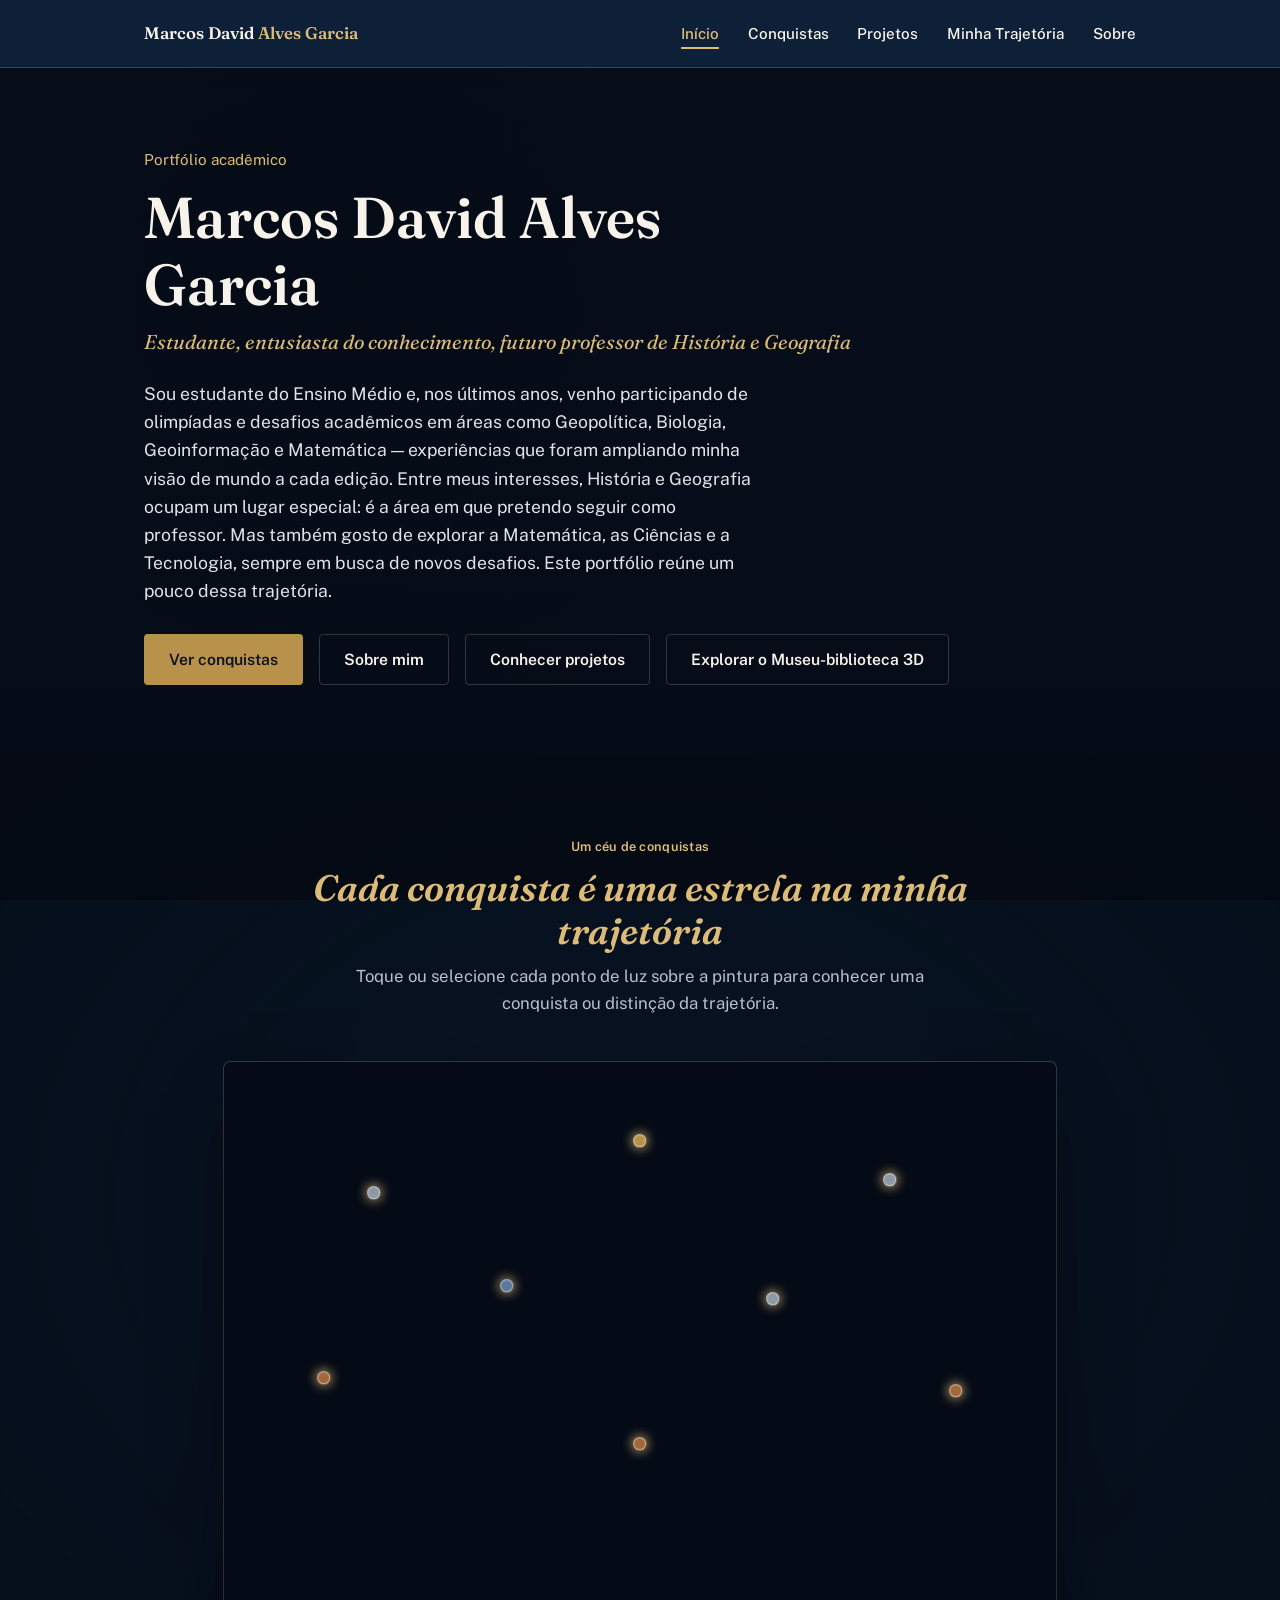
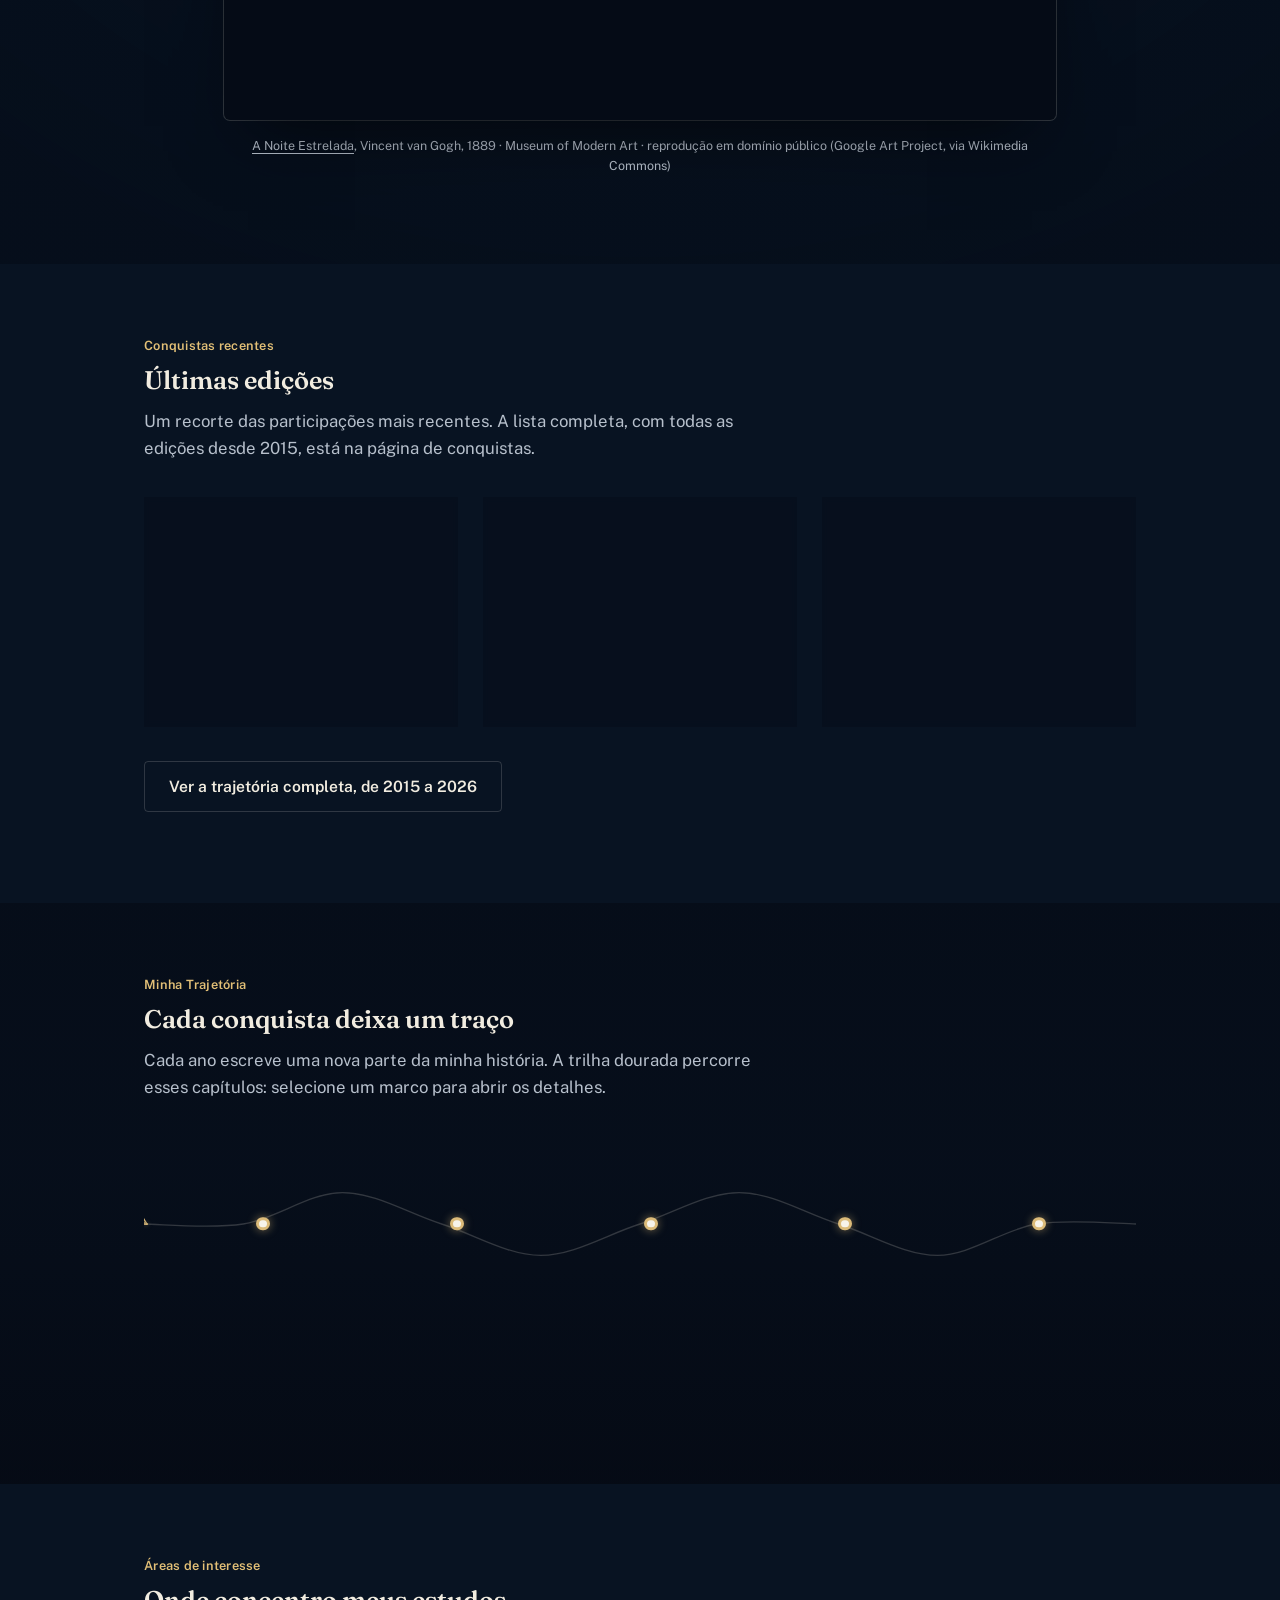
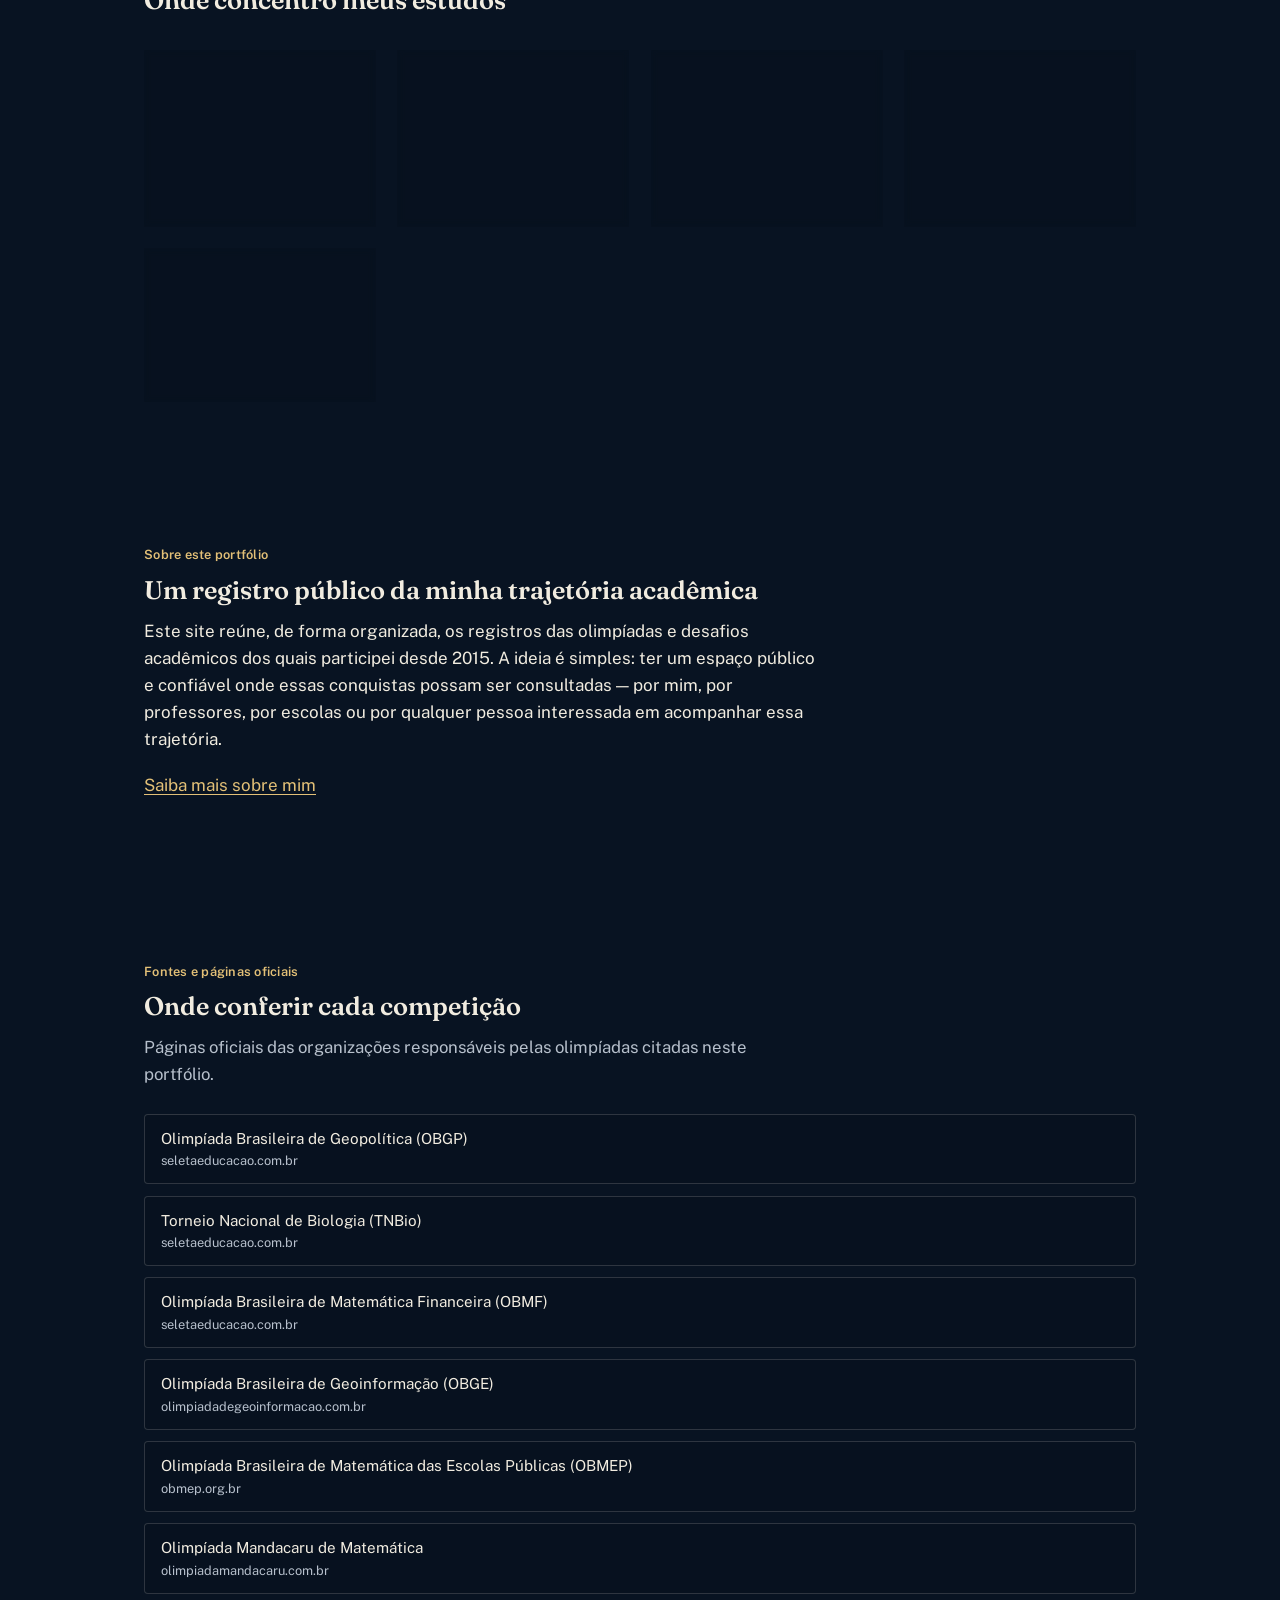
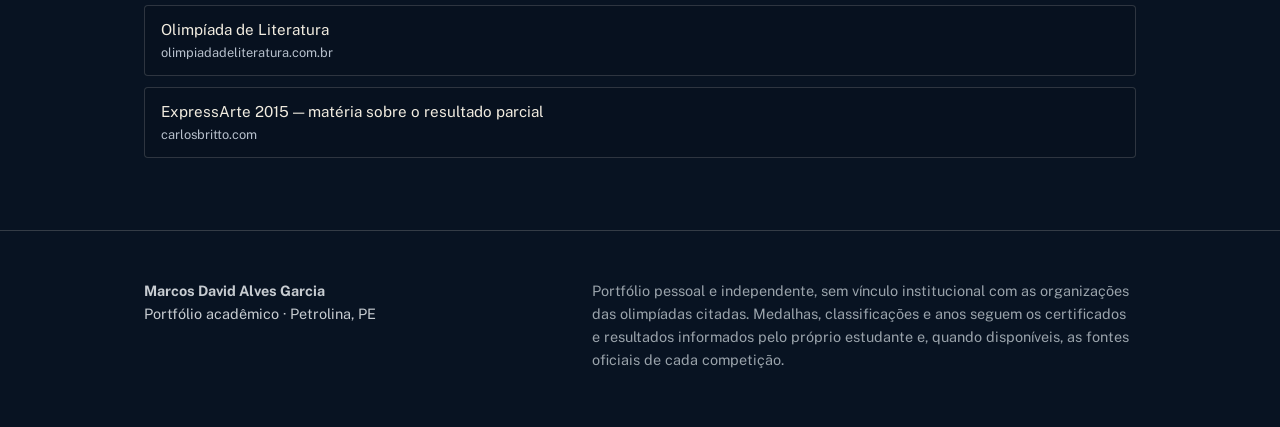
==== commit 8a3de60f: "Restaura e reforça a trilha animada da Minha Trajetória" ====
--- a/index.html
+++ b/index.html
@@ -322,7 +322,7 @@
     <div class="wrap">
       <p class="section-label">Minha Trajetória</p>
       <h2 id="trajectory-title">Cada conquista deixa um traço</h2>
-      <p class="section-intro">Cada ano escreve uma nova parte da minha história. Selecione um marco na linha para ver os detalhes.</p>
+      <p class="section-intro">Cada ano escreve uma nova parte da minha história. A trilha dourada percorre esses capítulos: selecione um marco para abrir os detalhes.</p>
     </div>
 
     <div class="wrap trajectory-rail-scroll">
@@ -346,7 +346,7 @@
         <ol class="trajectory-list">
           <li class="trajectory-marker" data-ano="2015">
             <span class="trajectory-dot" aria-hidden="true"></span>
-            <button type="button" class="trajectory-card" data-template="trajetoria-2015">
+            <button type="button" class="trajectory-card" data-template="trajetoria-2015" aria-haspopup="dialog" aria-label="Abrir detalhes da trajetória de 2015">
               <span class="trajectory-year">2015</span>
               <span class="trajectory-card-title">Primeiros passos</span>
               <span class="sr-only">Ver detalhes do marco de 2015</span>
@@ -354,7 +354,7 @@
           </li>
           <li class="trajectory-marker" data-ano="2023">
             <span class="trajectory-dot" aria-hidden="true"></span>
-            <button type="button" class="trajectory-card" data-template="trajetoria-2023">
+            <button type="button" class="trajectory-card" data-template="trajetoria-2023" aria-haspopup="dialog" aria-label="Abrir detalhes da trajetória de 2023">
               <span class="trajectory-year">2023</span>
               <span class="trajectory-card-title">Primeira medalha</span>
               <span class="sr-only">Ver detalhes do marco de 2023</span>
@@ -362,7 +362,7 @@
           </li>
           <li class="trajectory-marker" data-ano="2024">
             <span class="trajectory-dot" aria-hidden="true"></span>
-            <button type="button" class="trajectory-card" data-template="trajetoria-2024">
+            <button type="button" class="trajectory-card" data-template="trajetoria-2024" aria-haspopup="dialog" aria-label="Abrir detalhes da trajetória de 2024">
               <span class="trajectory-year">2024</span>
               <span class="trajectory-card-title">Entrada na OBGP</span>
               <span class="sr-only">Ver detalhes do marco de 2024</span>
@@ -370,7 +370,7 @@
           </li>
           <li class="trajectory-marker" data-ano="2025">
             <span class="trajectory-dot" aria-hidden="true"></span>
-            <button type="button" class="trajectory-card" data-template="trajetoria-2025">
+            <button type="button" class="trajectory-card" data-template="trajetoria-2025" aria-haspopup="dialog" aria-label="Abrir detalhes da trajetória de 2025">
               <span class="trajectory-year">2025</span>
               <span class="trajectory-card-title">Reconhecimento nacional</span>
               <span class="sr-only">Ver detalhes do marco de 2025</span>
@@ -378,7 +378,7 @@
           </li>
           <li class="trajectory-marker" data-ano="2026">
             <span class="trajectory-dot" aria-hidden="true"></span>
-            <button type="button" class="trajectory-card" data-template="trajetoria-2026">
+            <button type="button" class="trajectory-card" data-template="trajetoria-2026" aria-haspopup="dialog" aria-label="Abrir detalhes da trajetória de 2026">
               <span class="trajectory-year">2026</span>
               <span class="trajectory-card-title">Novos patamares</span>
               <span class="sr-only">Ver detalhes do marco de 2026</span>
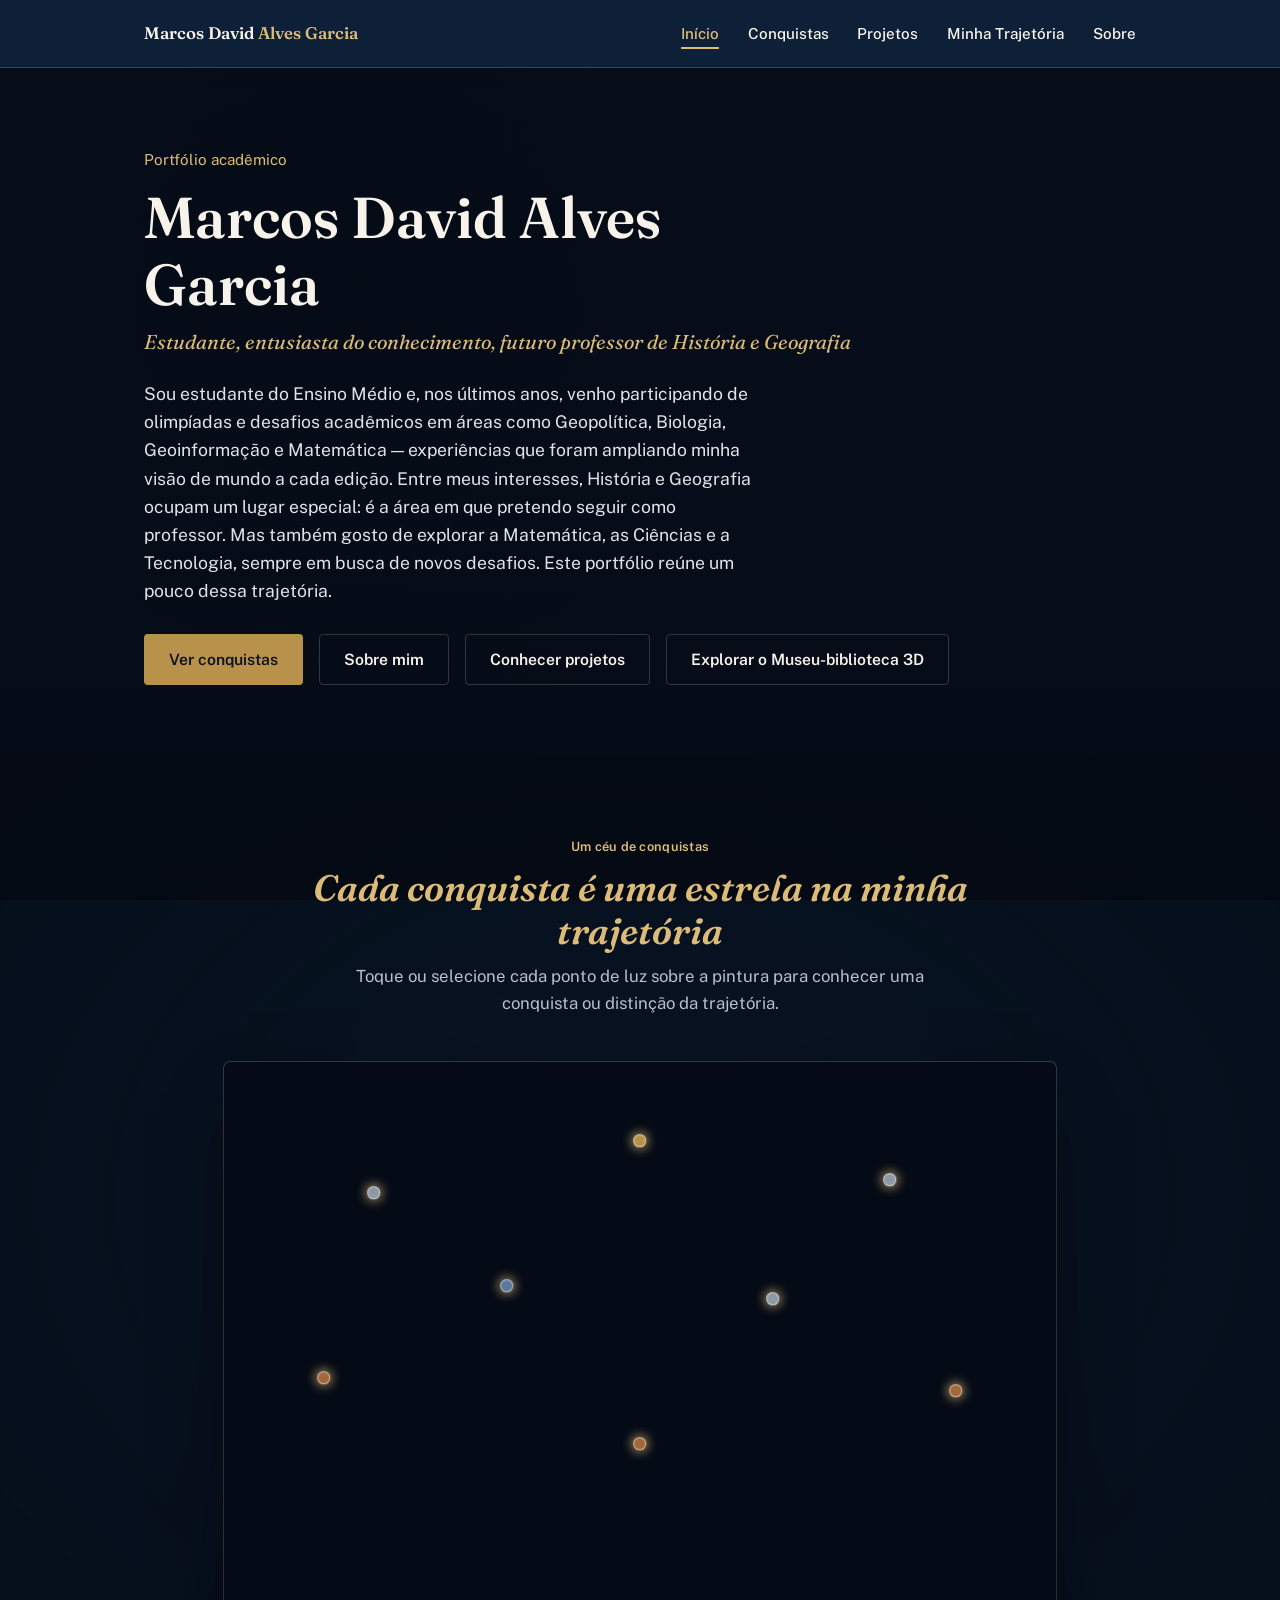
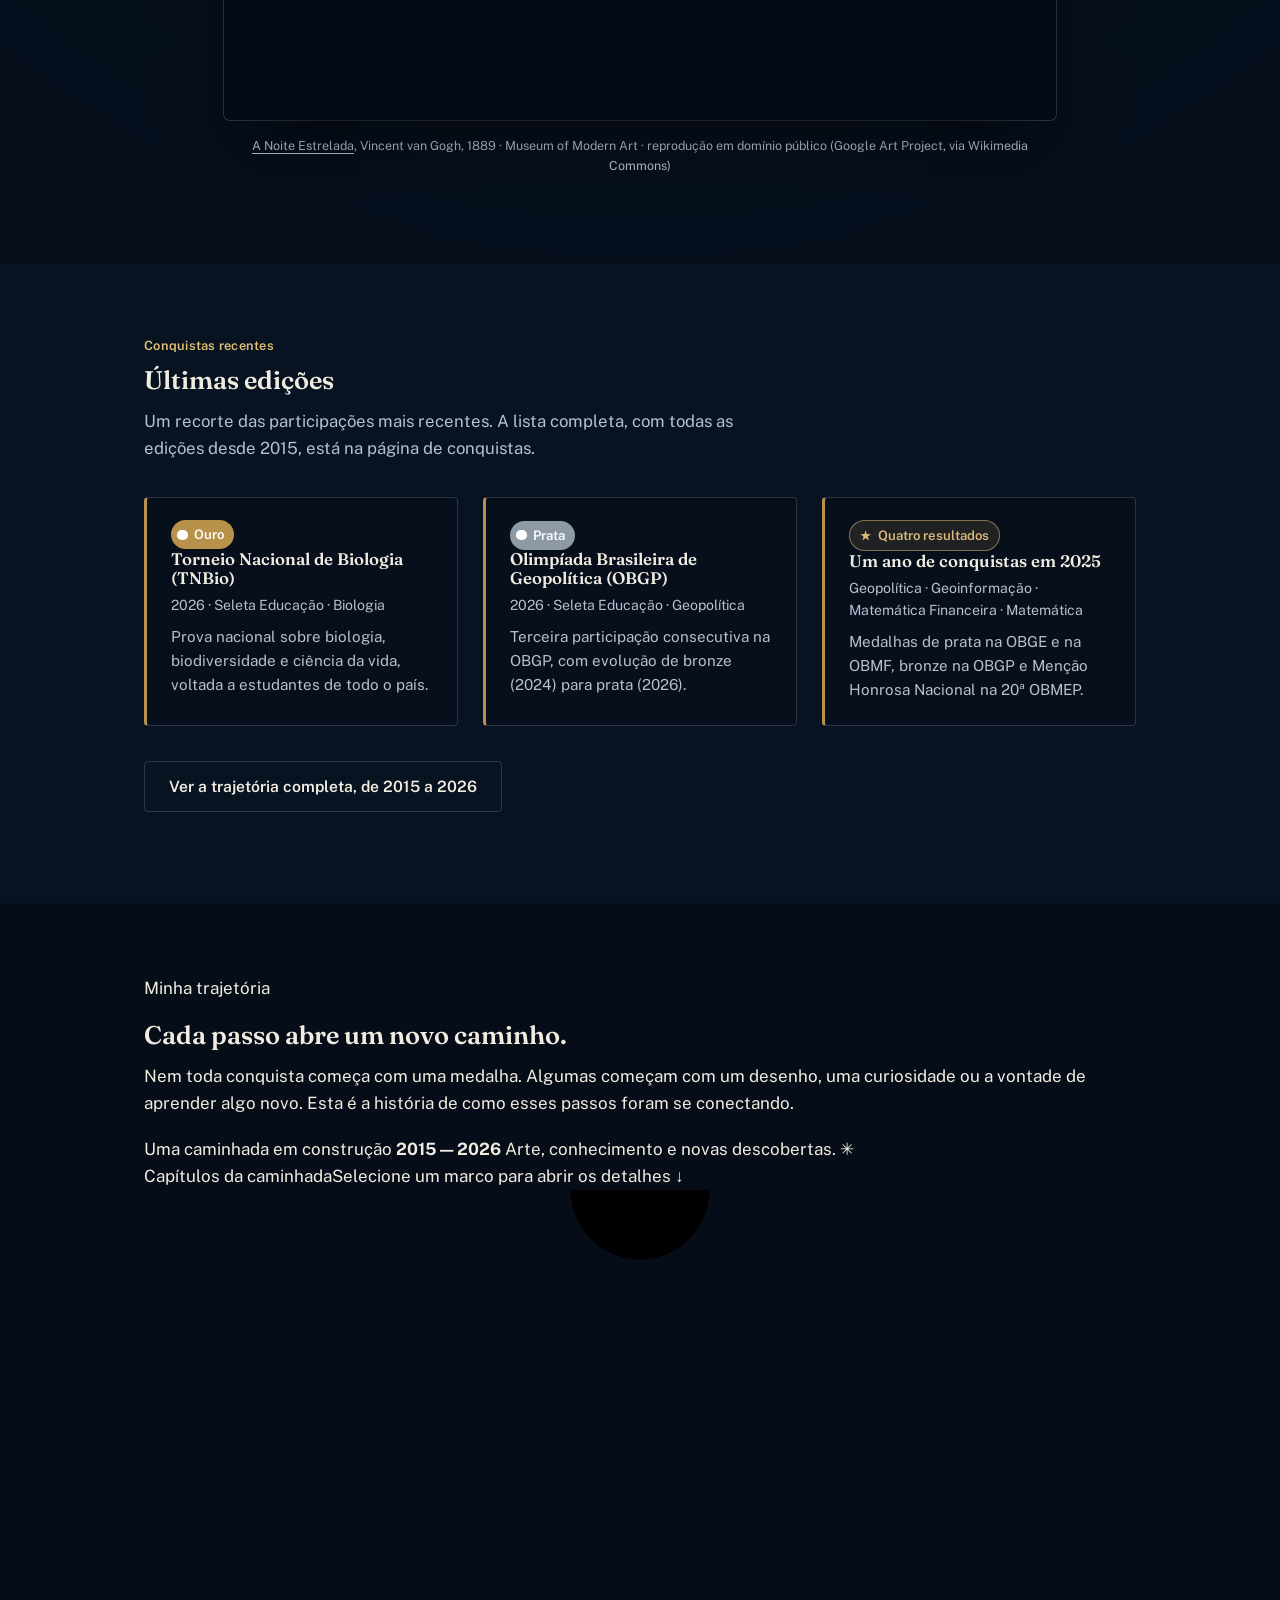
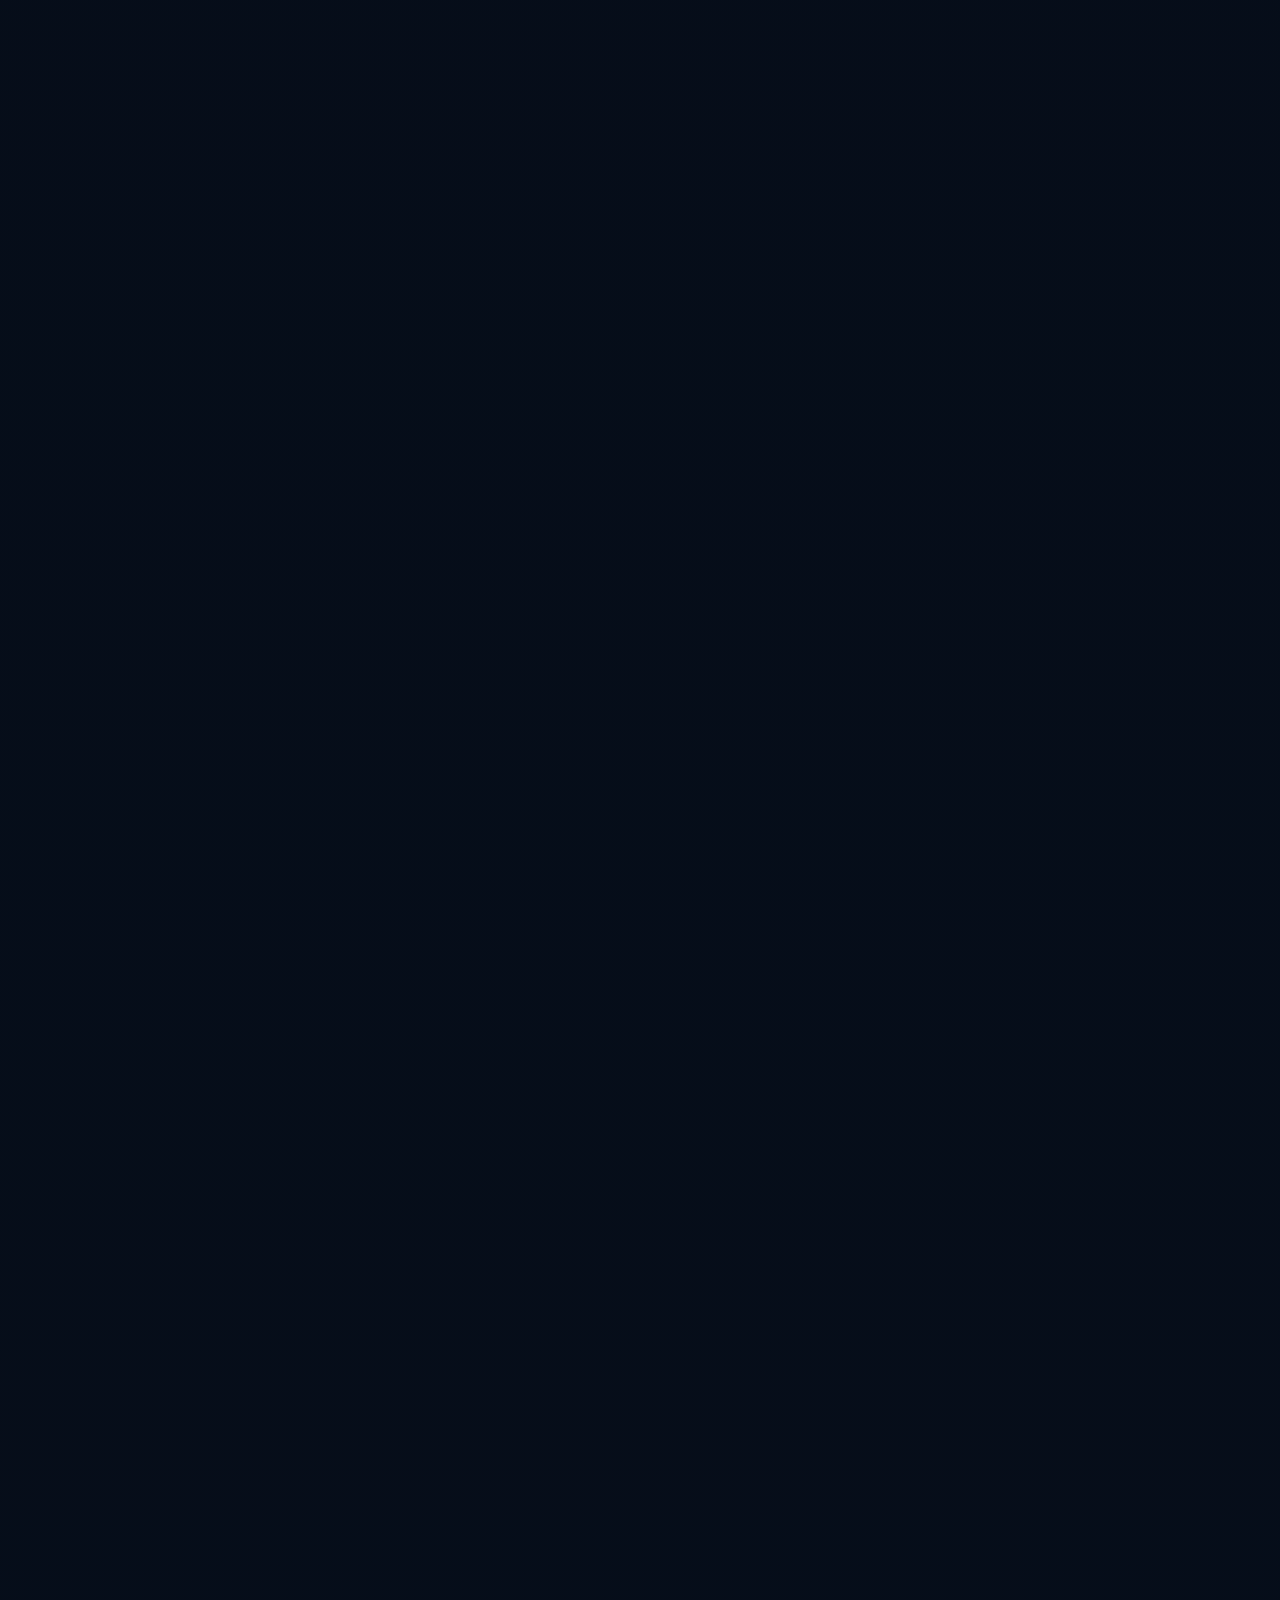
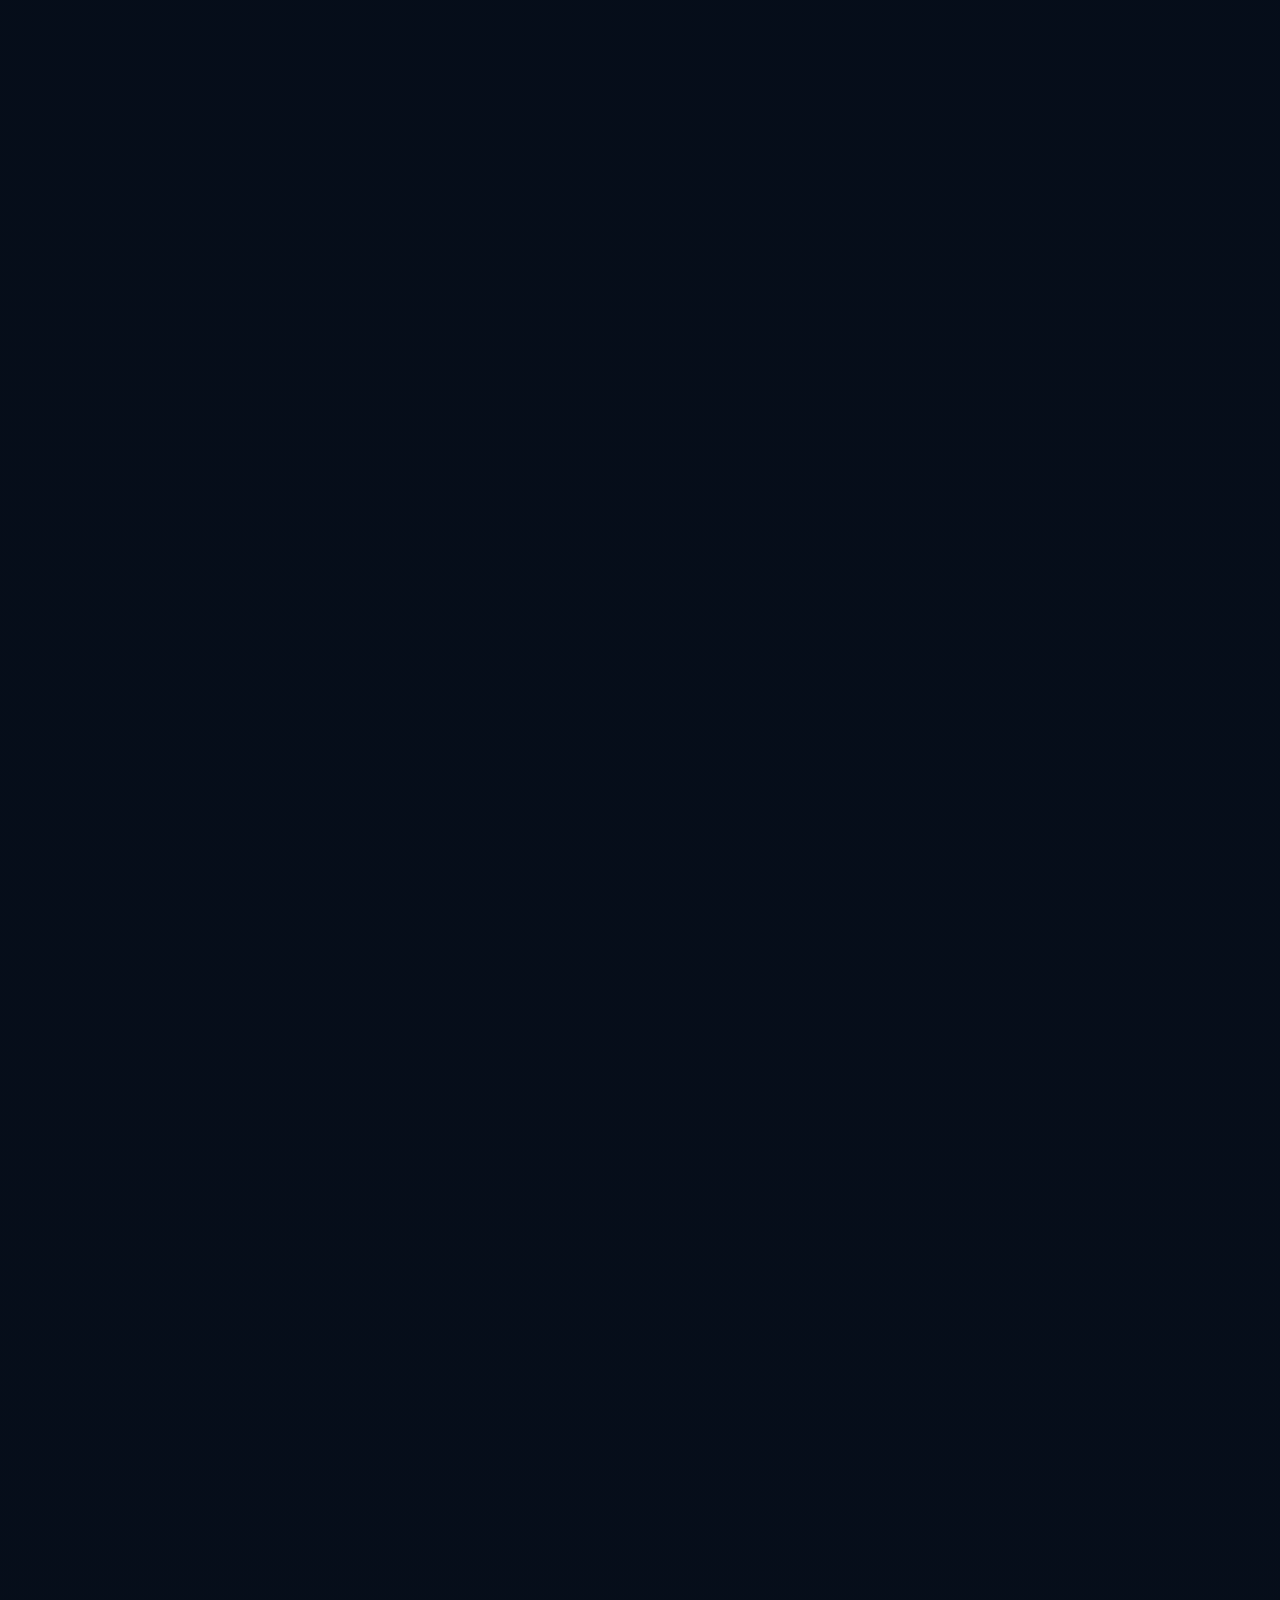
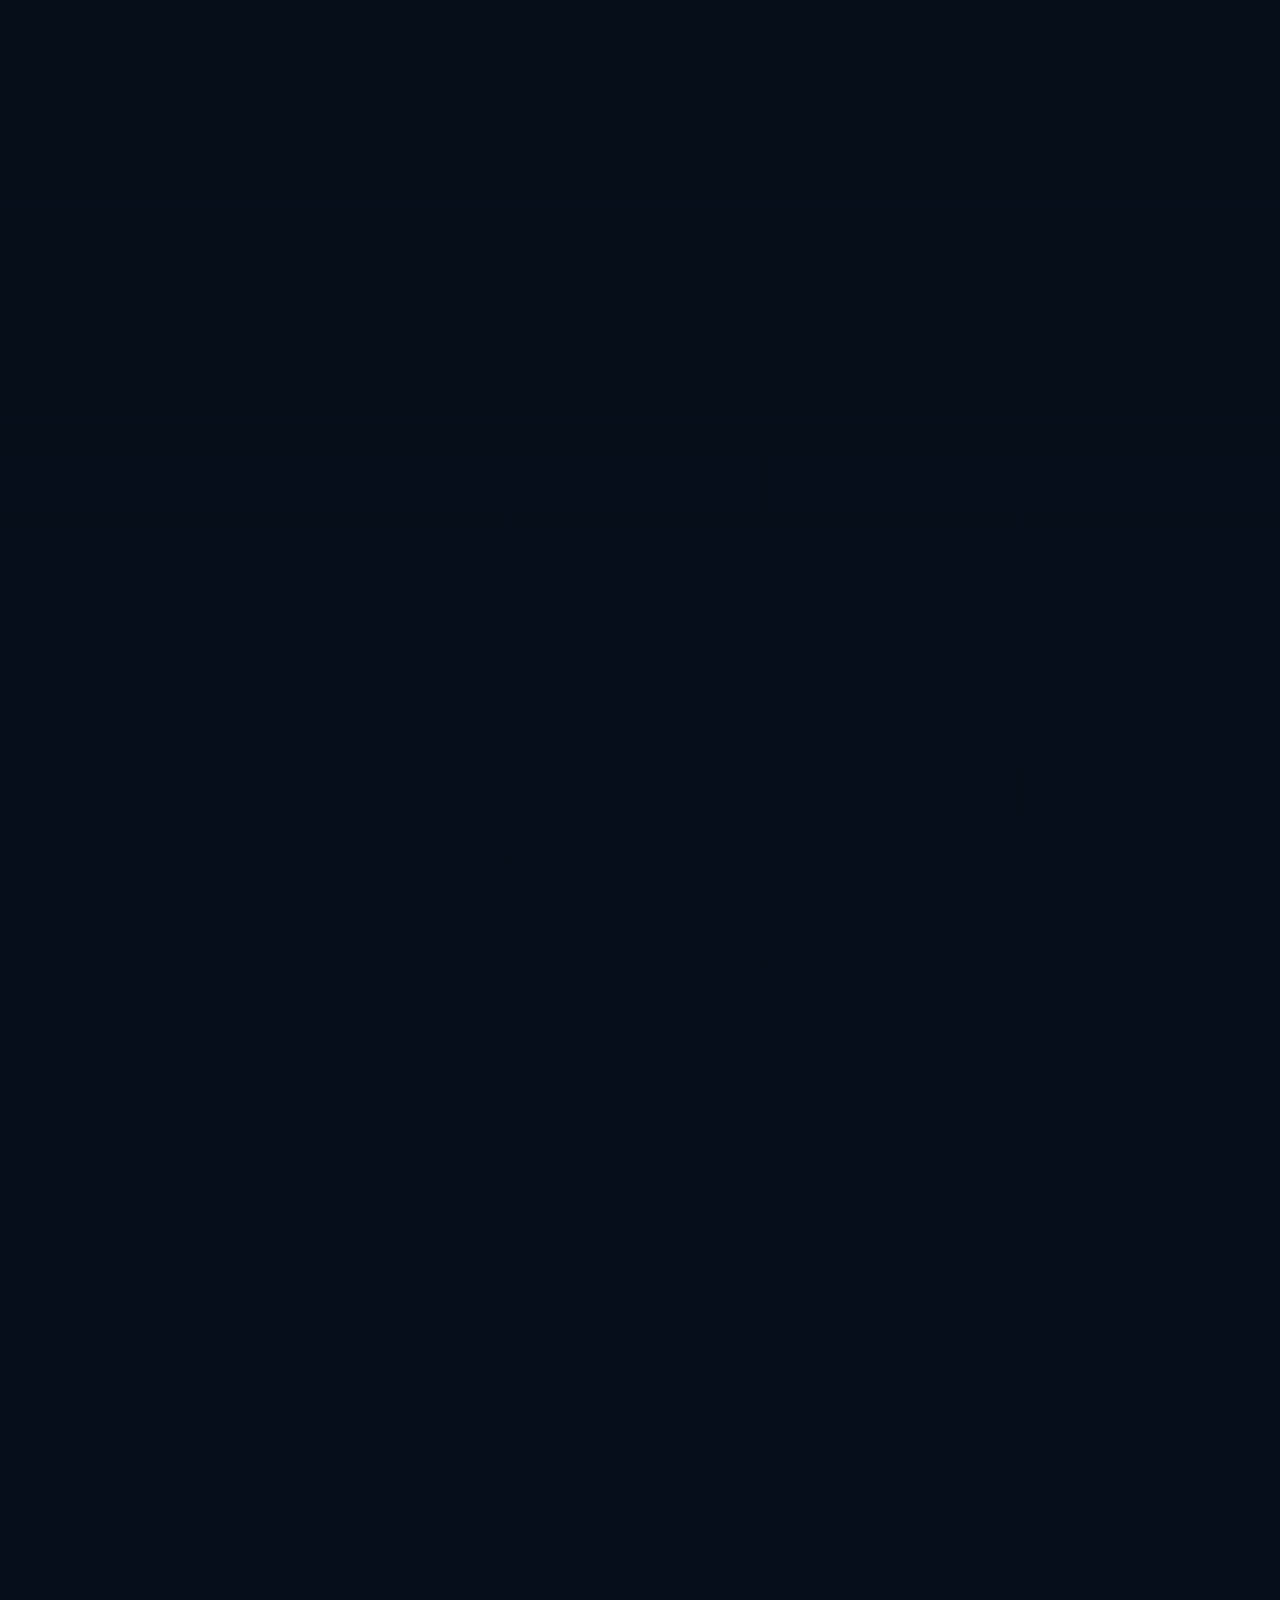
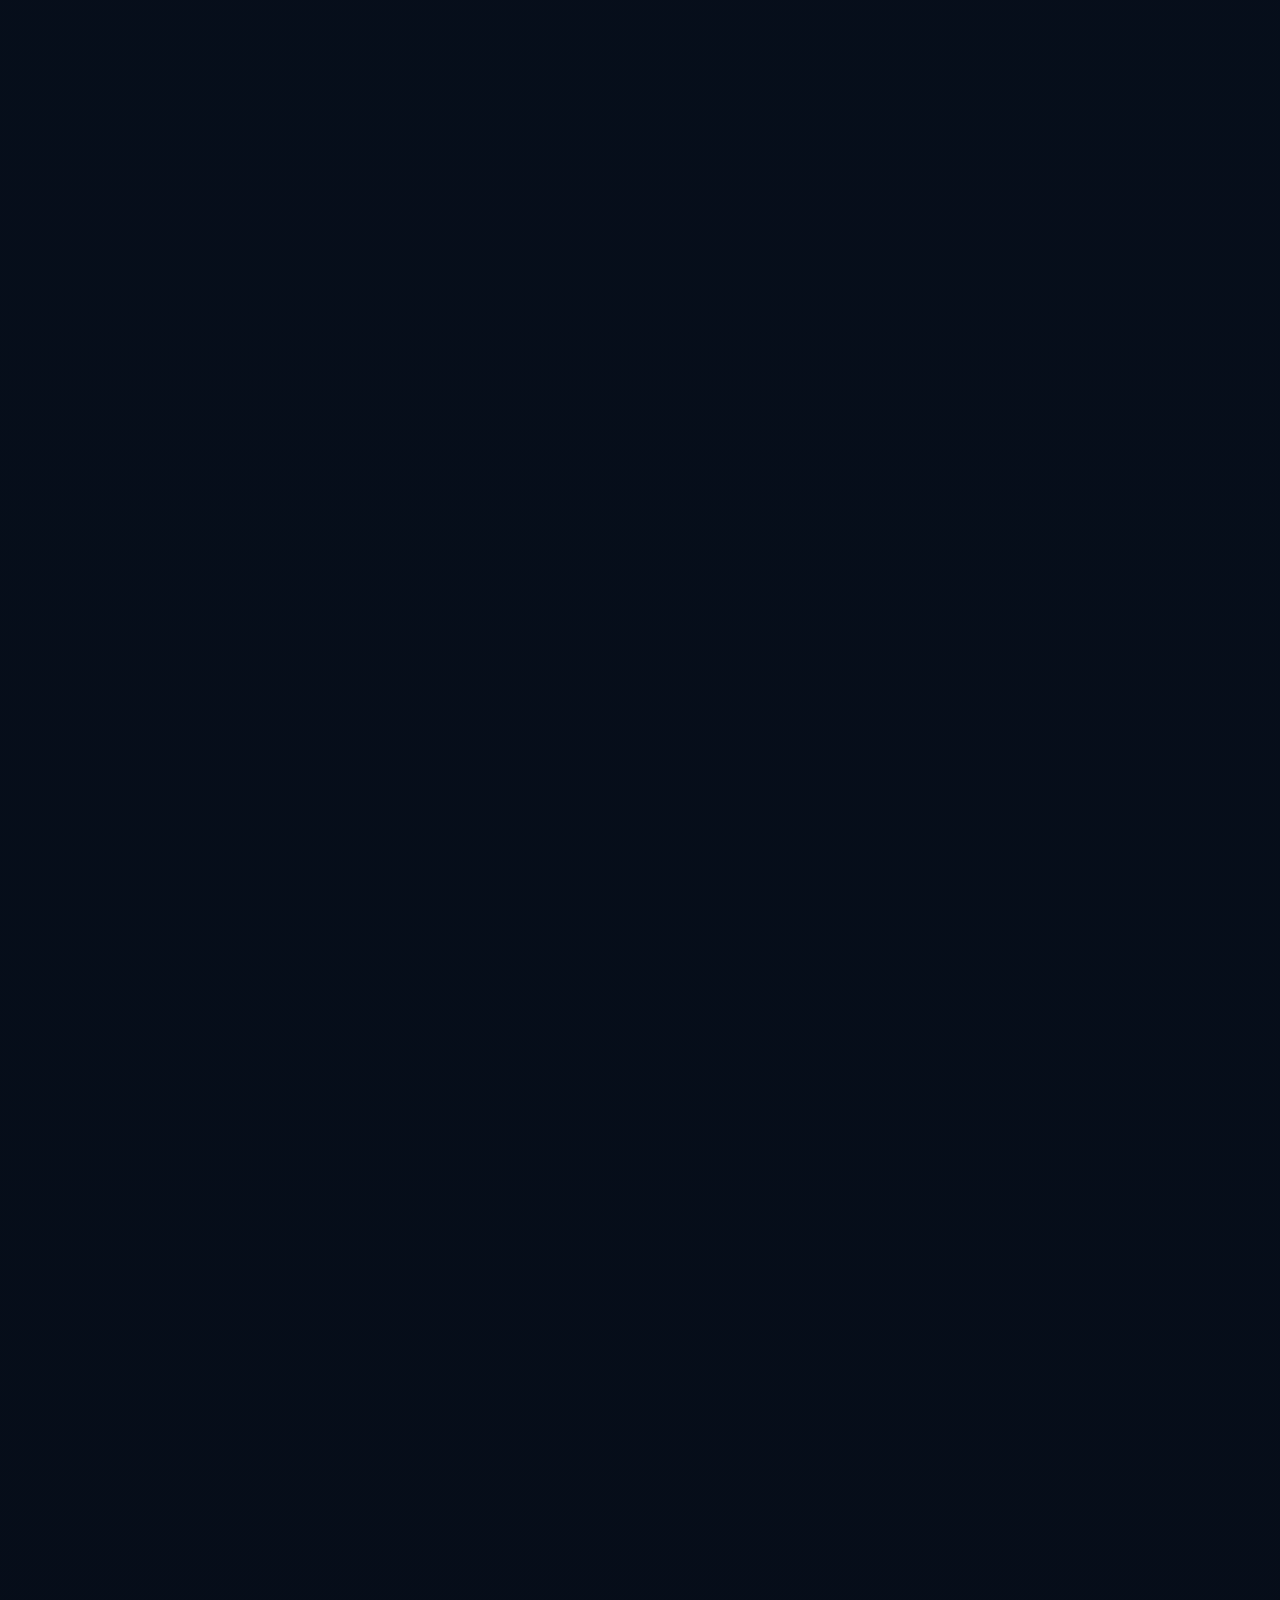
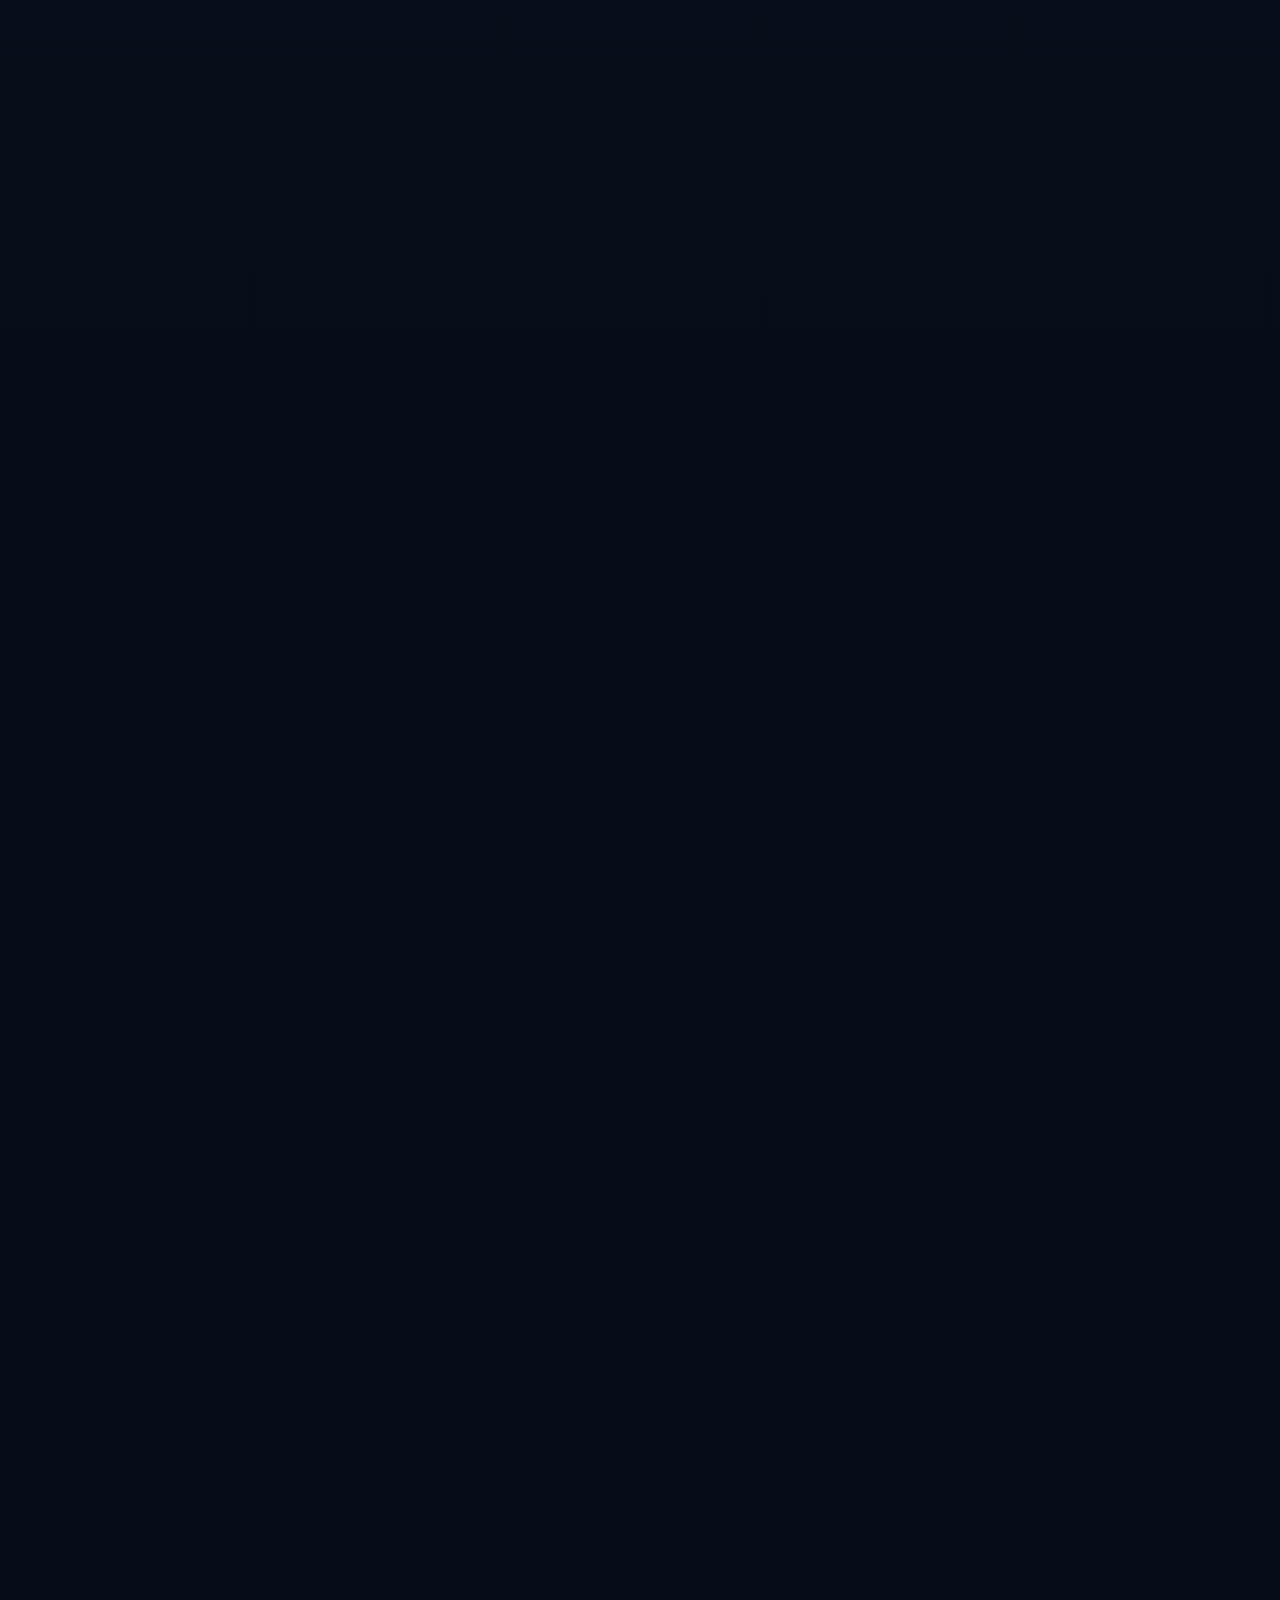
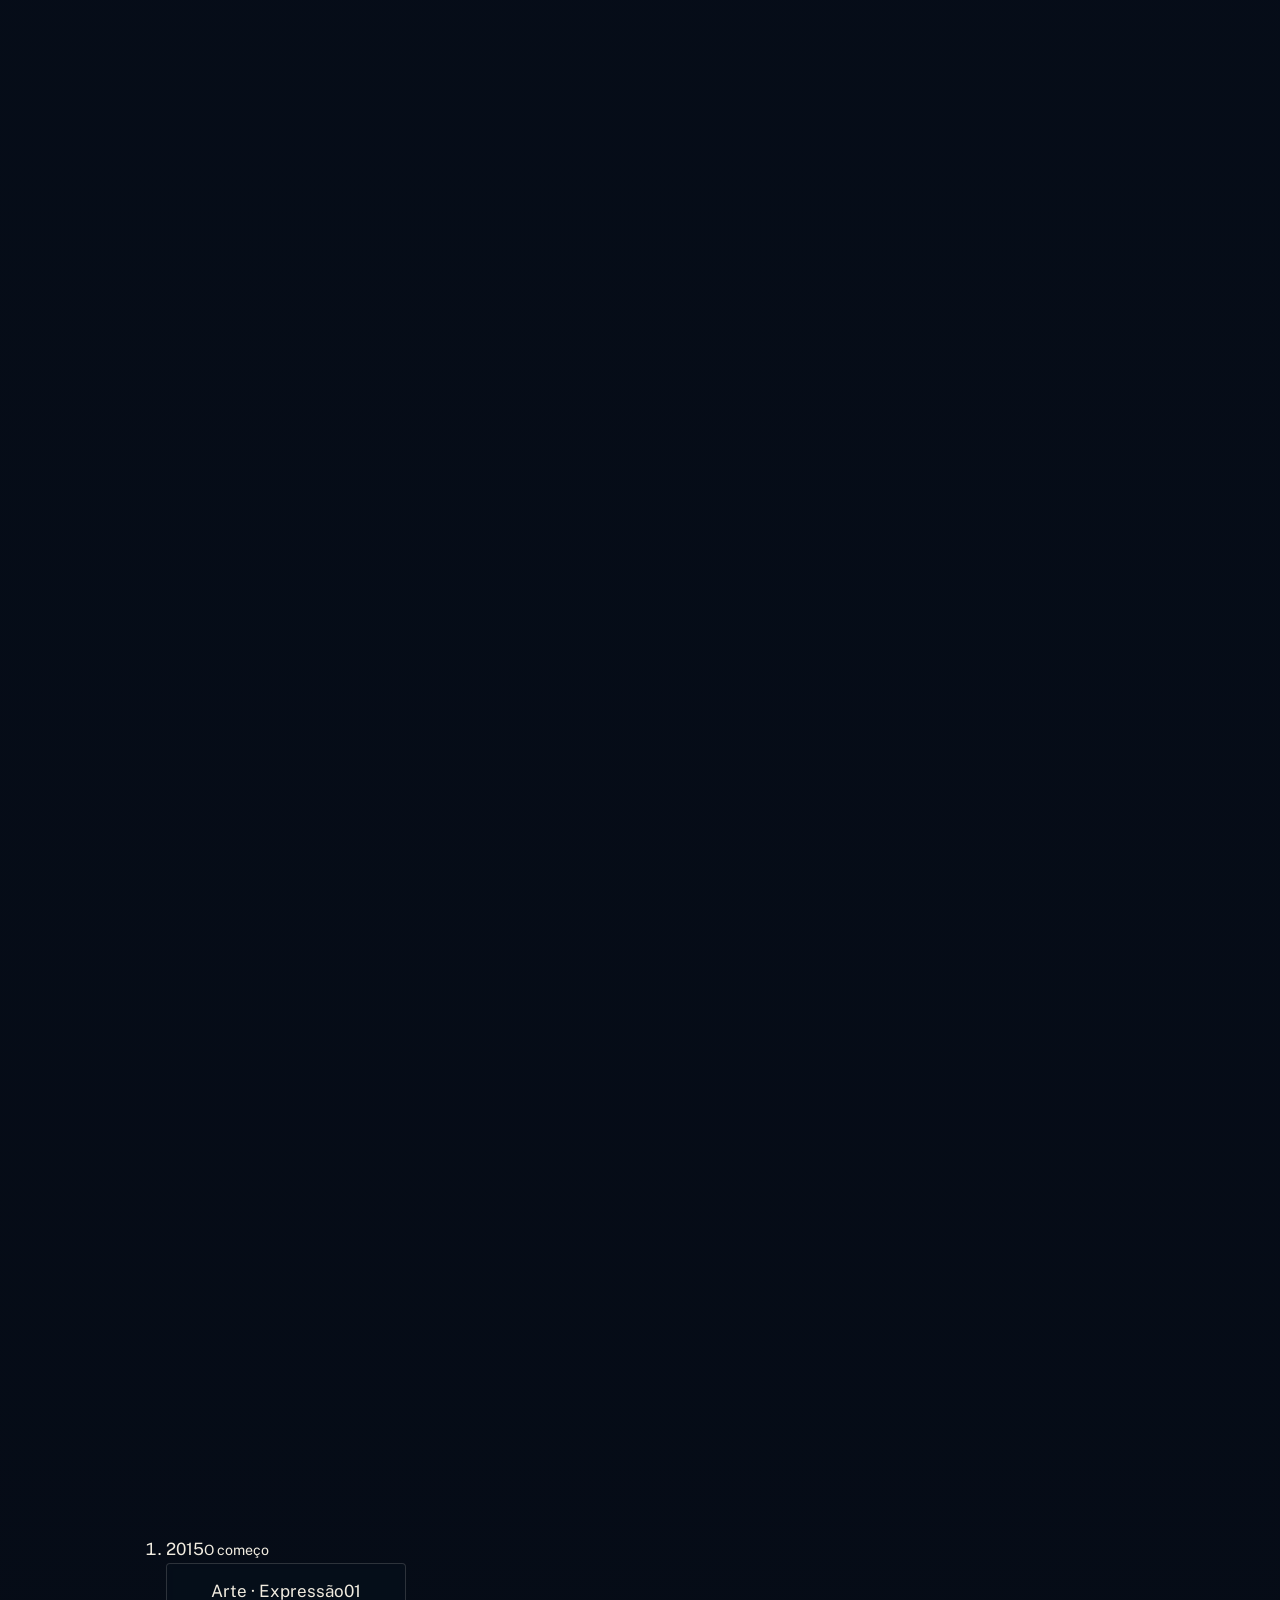
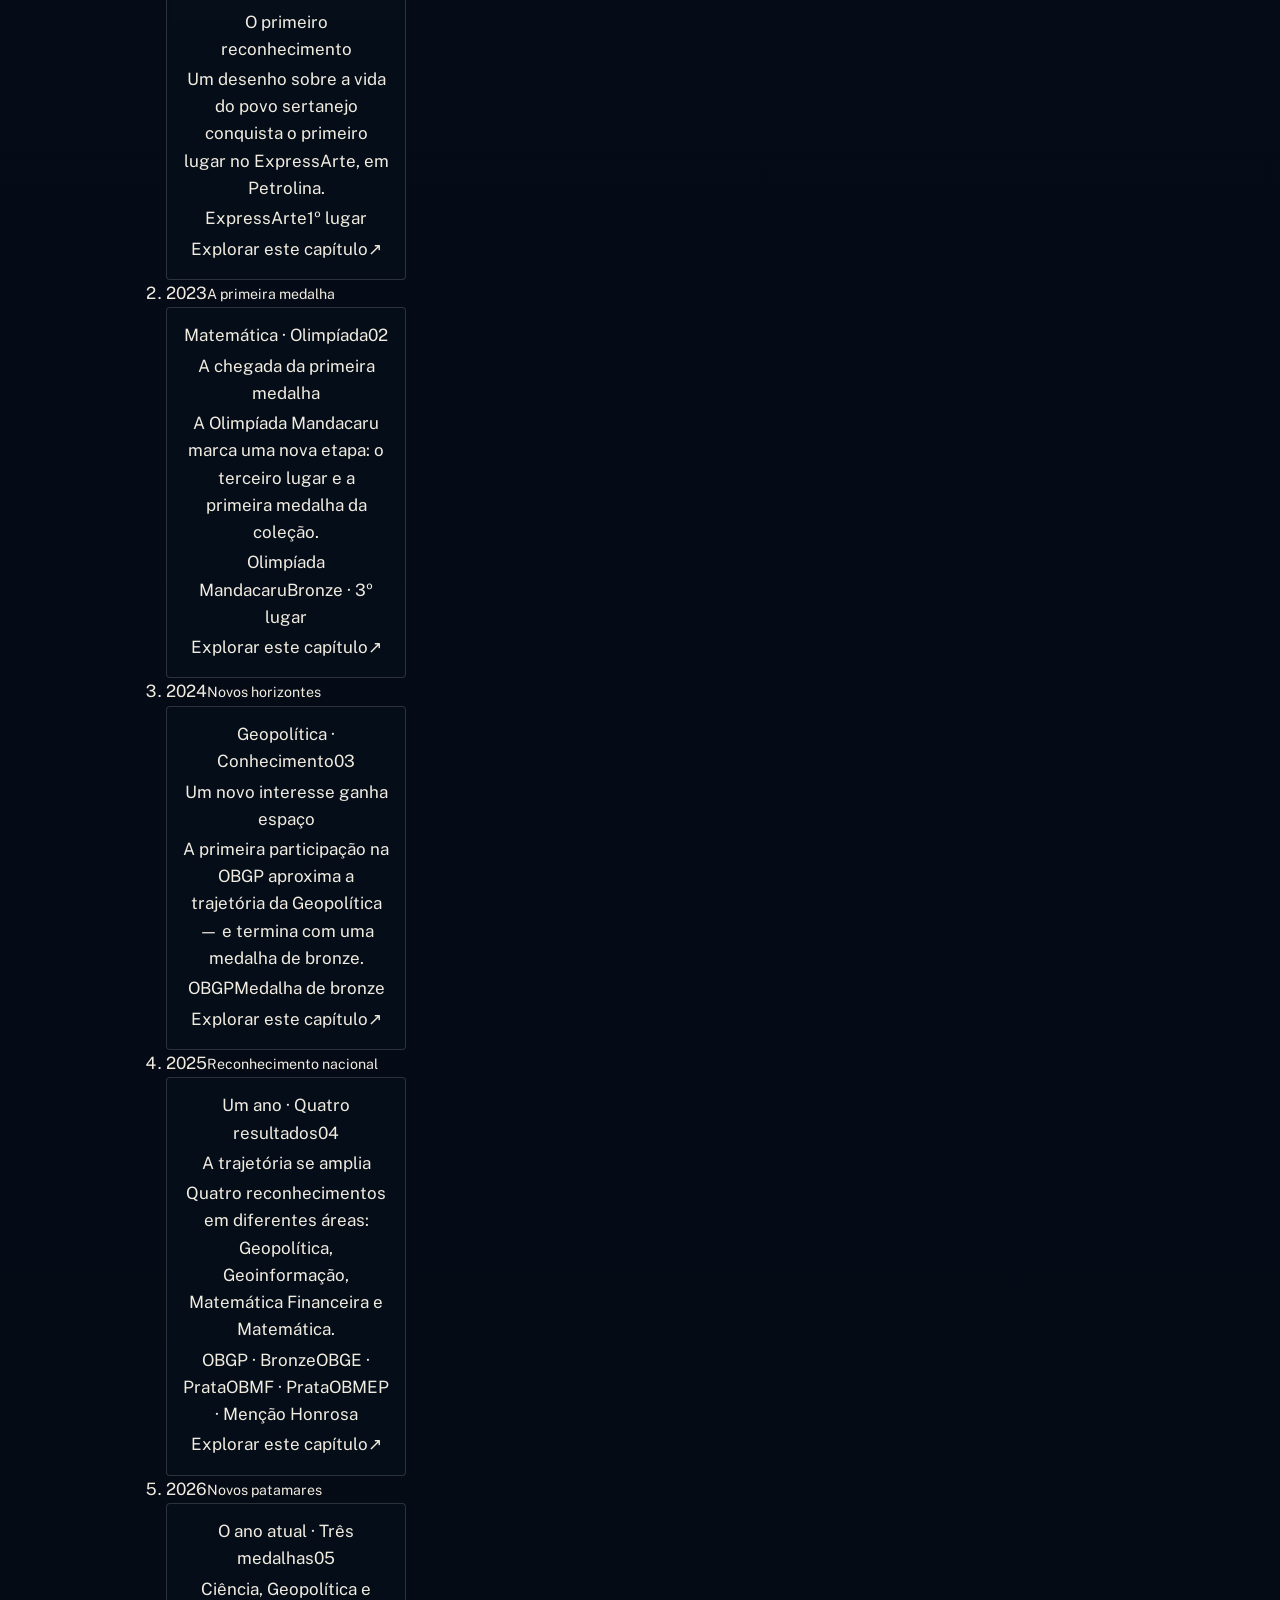
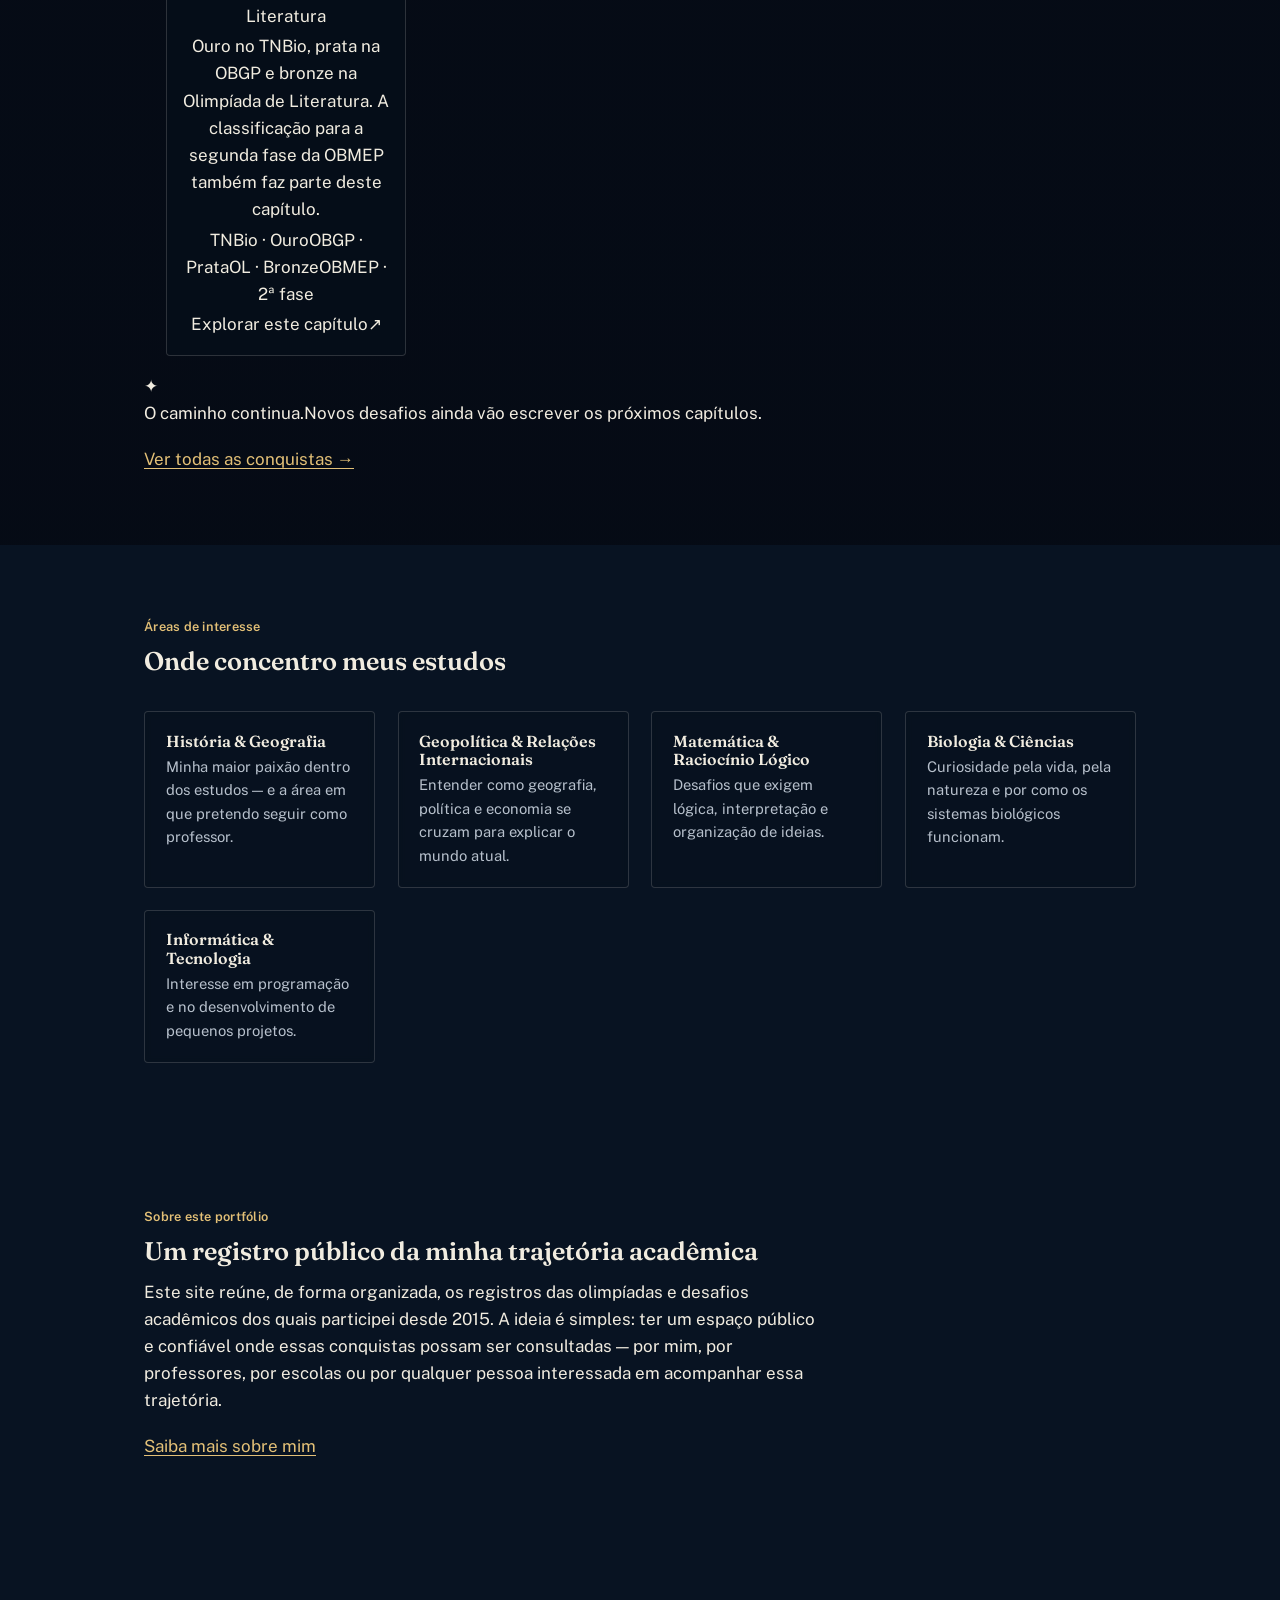
==== commit e496109f: "Aplica novo visual à trilha da Minha Trajetória" ====
--- a/index.html
+++ b/index.html
@@ -319,75 +319,38 @@
     sem JavaScript ou com animações reduzidas.
   -->
   <section class="trajectory" id="minha-trajetoria" aria-labelledby="trajectory-title">
-    <div class="wrap">
-      <p class="section-label">Minha Trajetória</p>
-      <h2 id="trajectory-title">Cada conquista deixa um traço</h2>
-      <p class="section-intro">Cada ano escreve uma nova parte da minha história. A trilha dourada percorre esses capítulos: selecione um marco para abrir os detalhes.</p>
-    </div>
-
-    <div class="wrap trajectory-rail-scroll">
-      <div class="trajectory-rail">
-        <svg class="trajectory-line" viewBox="0 0 1500 220" preserveAspectRatio="none" aria-hidden="true" focusable="false">
-          <path class="trajectory-path-bg" d="M0.0,110.0 C25.0,110.0 100.0,117.7 150.0,110.0 C200.0,102.3 250.0,64.0 300.0,64.0 C350.0,64.0 400.0,94.7 450.0,110.0 C500.0,125.3 550.0,156.0 600.0,156.0 C650.0,156.0 700.0,125.3 750.0,110.0 C800.0,94.7 850.0,64.0 900.0,64.0 C950.0,64.0 1000.0,94.7 1050.0,110.0 C1100.0,125.3 1150.0,156.0 1200.0,156.0 C1250.0,156.0 1300.0,117.7 1350.0,110.0 C1400.0,102.3 1475.0,110.0 1500.0,110.0" />
-          <path class="trajectory-path-ink" d="M0.0,110.0 C25.0,110.0 100.0,117.7 150.0,110.0 C200.0,102.3 250.0,64.0 300.0,64.0 C350.0,64.0 400.0,94.7 450.0,110.0 C500.0,125.3 550.0,156.0 600.0,156.0 C650.0,156.0 700.0,125.3 750.0,110.0 C800.0,94.7 850.0,64.0 900.0,64.0 C950.0,64.0 1000.0,94.7 1050.0,110.0 C1100.0,125.3 1150.0,156.0 1200.0,156.0 C1250.0,156.0 1300.0,117.7 1350.0,110.0 C1400.0,102.3 1475.0,110.0 1500.0,110.0" />
-          <g class="trajectory-pen" aria-hidden="true">
-            <g transform="rotate(-50)">
-              <path class="trajectory-pen-body" d="M-6,-18 L-8,-30 L-8,-66 Q-8,-76 0,-78 Q8,-76 8,-66 L8,-30 Z" />
-              <line class="trajectory-pen-highlight" x1="-5" y1="-33" x2="-5" y2="-71" />
-              <rect class="trajectory-pen-band" x="-8.5" y="-37" width="17" height="6" rx="1" />
-              <path class="trajectory-pen-nib" d="M0,0 L-6,-18 Q0,-24 6,-18 Z" />
-              <line class="trajectory-pen-slit" x1="0" y1="-4" x2="0" y2="-19" />
-              <circle class="trajectory-spark trajectory-spark-1" cx="10" cy="-6" r="1.8" />
-              <circle class="trajectory-spark trajectory-spark-2" cx="-9" cy="3" r="1.2" />
-            </g>
-          </g>
-        </svg>
-
-        <ol class="trajectory-list">
-          <li class="trajectory-marker" data-ano="2015">
-            <span class="trajectory-dot" aria-hidden="true"></span>
-            <button type="button" class="trajectory-card" data-template="trajetoria-2015" aria-haspopup="dialog" aria-label="Abrir detalhes da trajetória de 2015">
-              <span class="trajectory-year">2015</span>
-              <span class="trajectory-card-title">Primeiros passos</span>
-              <span class="sr-only">Ver detalhes do marco de 2015</span>
-            </button>
-          </li>
-          <li class="trajectory-marker" data-ano="2023">
-            <span class="trajectory-dot" aria-hidden="true"></span>
-            <button type="button" class="trajectory-card" data-template="trajetoria-2023" aria-haspopup="dialog" aria-label="Abrir detalhes da trajetória de 2023">
-              <span class="trajectory-year">2023</span>
-              <span class="trajectory-card-title">Primeira medalha</span>
-              <span class="sr-only">Ver detalhes do marco de 2023</span>
-            </button>
-          </li>
-          <li class="trajectory-marker" data-ano="2024">
-            <span class="trajectory-dot" aria-hidden="true"></span>
-            <button type="button" class="trajectory-card" data-template="trajetoria-2024" aria-haspopup="dialog" aria-label="Abrir detalhes da trajetória de 2024">
-              <span class="trajectory-year">2024</span>
-              <span class="trajectory-card-title">Entrada na OBGP</span>
-              <span class="sr-only">Ver detalhes do marco de 2024</span>
-            </button>
-          </li>
-          <li class="trajectory-marker" data-ano="2025">
-            <span class="trajectory-dot" aria-hidden="true"></span>
-            <button type="button" class="trajectory-card" data-template="trajetoria-2025" aria-haspopup="dialog" aria-label="Abrir detalhes da trajetória de 2025">
-              <span class="trajectory-year">2025</span>
-              <span class="trajectory-card-title">Reconhecimento nacional</span>
-              <span class="sr-only">Ver detalhes do marco de 2025</span>
-            </button>
-          </li>
-          <li class="trajectory-marker" data-ano="2026">
-            <span class="trajectory-dot" aria-hidden="true"></span>
-            <button type="button" class="trajectory-card" data-template="trajetoria-2026" aria-haspopup="dialog" aria-label="Abrir detalhes da trajetória de 2026">
-              <span class="trajectory-year">2026</span>
-              <span class="trajectory-card-title">Novos patamares</span>
-              <span class="sr-only">Ver detalhes do marco de 2026</span>
-            </button>
-          </li>
-        </ol>
+  <div class="wrap journey-layout">
+    <header class="journey-heading">
+      <div class="journey-heading-copy">
+        <p class="journey-eyebrow"><span class="journey-eyebrow-line"></span> Minha trajetória</p>
+        <h2 id="trajectory-title" class="journey-heading-title">Cada passo abre um novo caminho.</h2>
+        <p class="journey-intro">Nem toda conquista começa com uma medalha. Algumas começam com um desenho, uma curiosidade ou a vontade de aprender algo novo. Esta é a história de como esses passos foram se conectando.</p>
       </div>
-    </div>
-  </section>
+      <aside class="journey-summary" aria-label="Resumo da trajetória">
+        <span class="journey-summary-label">Uma caminhada em construção</span>
+        <strong class="journey-summary-years">2015 <span>—</span> 2026</strong>
+        <span class="journey-summary-caption">Arte, conhecimento e novas descobertas.</span>
+        <span class="journey-summary-decoration" aria-hidden="true">✳</span>
+      </aside>
+    </header>
+    <div class="journey-timeline-heading"><span>Capítulos da caminhada</span><span>Selecione um marco para abrir os detalhes ↓</span></div>
+    <div class="journey-track">
+      <svg class="journey-track-svg" viewBox="0 0 100 1000" preserveAspectRatio="none" aria-hidden="true">
+        <path class="journey-track-bg" d="M50 0 C50 55 50 85 50 125 S50 205 50 250 S50 330 50 375 S50 455 50 500 S50 580 50 625 S50 705 50 750 S50 830 50 875 S50 945 50 1000"/>
+        <path class="journey-track-ink" d="M50 0 C50 55 50 85 50 125 S50 205 50 250 S50 330 50 375 S50 455 50 500 S50 580 50 625 S50 705 50 750 S50 830 50 875 S50 945 50 1000"/>
+        <g class="journey-track-pen" aria-hidden="true"><circle cx="50" cy="0" r="7"/></g>
+      </svg>
+      <ol class="journey-list">
+        <li class="journey-item" data-ano="2015"><div class="journey-year"><span>2015</span><small>O começo</small></div><span class="journey-node" aria-hidden="true"><span></span></span><button type="button" class="trajectory-card journey-card" data-template="trajetoria-2015" aria-haspopup="dialog" aria-label="Ver detalhes de 2015"><span class="journey-card-top"><span class="journey-card-kicker">Arte · Expressão</span><span class="journey-card-index">01</span></span><span class="journey-card-title">O primeiro reconhecimento</span><span class="journey-card-copy">Um desenho sobre a vida do povo sertanejo conquista o primeiro lugar no ExpressArte, em Petrolina.</span><span class="journey-tags"><span class="journey-tag">ExpressArte</span><span class="journey-tag journey-tag-gold">1º lugar</span></span><span class="journey-card-footer"><span>Explorar este capítulo</span><span>↗</span></span></button></li>
+        <li class="journey-item" data-ano="2023"><div class="journey-year"><span>2023</span><small>A primeira medalha</small></div><span class="journey-node" aria-hidden="true"><span></span></span><button type="button" class="trajectory-card journey-card" data-template="trajetoria-2023" aria-haspopup="dialog" aria-label="Ver detalhes de 2023"><span class="journey-card-top"><span class="journey-card-kicker">Matemática · Olimpíada</span><span class="journey-card-index">02</span></span><span class="journey-card-title">A chegada da primeira medalha</span><span class="journey-card-copy">A Olimpíada Mandacaru marca uma nova etapa: o terceiro lugar e a primeira medalha da coleção.</span><span class="journey-tags"><span class="journey-tag">Olimpíada Mandacaru</span><span class="journey-tag journey-tag-bronze">Bronze · 3º lugar</span></span><span class="journey-card-footer"><span>Explorar este capítulo</span><span>↗</span></span></button></li>
+        <li class="journey-item" data-ano="2024"><div class="journey-year"><span>2024</span><small>Novos horizontes</small></div><span class="journey-node" aria-hidden="true"><span></span></span><button type="button" class="trajectory-card journey-card" data-template="trajetoria-2024" aria-haspopup="dialog" aria-label="Ver detalhes de 2024"><span class="journey-card-top"><span class="journey-card-kicker">Geopolítica · Conhecimento</span><span class="journey-card-index">03</span></span><span class="journey-card-title">Um novo interesse ganha espaço</span><span class="journey-card-copy">A primeira participação na OBGP aproxima a trajetória da Geopolítica — e termina com uma medalha de bronze.</span><span class="journey-tags"><span class="journey-tag">OBGP</span><span class="journey-tag journey-tag-bronze">Medalha de bronze</span></span><span class="journey-card-footer"><span>Explorar este capítulo</span><span>↗</span></span></button></li>
+        <li class="journey-item" data-ano="2025"><div class="journey-year"><span>2025</span><small>Reconhecimento nacional</small></div><span class="journey-node" aria-hidden="true"><span></span></span><button type="button" class="trajectory-card journey-card" data-template="trajetoria-2025" aria-haspopup="dialog" aria-label="Ver detalhes de 2025"><span class="journey-card-top"><span class="journey-card-kicker">Um ano · Quatro resultados</span><span class="journey-card-index">04</span></span><span class="journey-card-title">A trajetória se amplia</span><span class="journey-card-copy">Quatro reconhecimentos em diferentes áreas: Geopolítica, Geoinformação, Matemática Financeira e Matemática.</span><span class="journey-tags"><span class="journey-tag journey-tag-bronze">OBGP · Bronze</span><span class="journey-tag journey-tag-silver">OBGE · Prata</span><span class="journey-tag journey-tag-silver">OBMF · Prata</span><span class="journey-tag">OBMEP · Menção Honrosa</span></span><span class="journey-card-footer"><span>Explorar este capítulo</span><span>↗</span></span></button></li>
+        <li class="journey-item journey-item-current" data-ano="2026"><div class="journey-year"><span>2026</span><small>Novos patamares</small></div><span class="journey-node" aria-hidden="true"><span></span></span><button type="button" class="trajectory-card journey-card" data-template="trajetoria-2026" aria-haspopup="dialog" aria-label="Ver detalhes de 2026"><span class="journey-card-top"><span class="journey-card-kicker">O ano atual · Três medalhas</span><span class="journey-card-index">05</span></span><span class="journey-card-title">Ciência, Geopolítica e Literatura</span><span class="journey-card-copy">Ouro no TNBio, prata na OBGP e bronze na Olimpíada de Literatura. A classificação para a segunda fase da OBMEP também faz parte deste capítulo.</span><span class="journey-tags"><span class="journey-tag journey-tag-gold">TNBio · Ouro</span><span class="journey-tag journey-tag-silver">OBGP · Prata</span><span class="journey-tag journey-tag-bronze">OL · Bronze</span><span class="journey-tag">OBMEP · 2ª fase</span></span><span class="journey-card-footer"><span>Explorar este capítulo</span><span>↗</span></span></button></li>
+      </ol>
+    </div>
+    <footer class="journey-closing"><span class="journey-closing-mark" aria-hidden="true">✦</span><p>O caminho continua.<span>Novos desafios ainda vão escrever os próximos capítulos.</span></p><a href="conquistas/">Ver todas as conquistas →</a></footer>
+  </div>
+</section>
 
   <section class="areas">
     <div class="wrap">
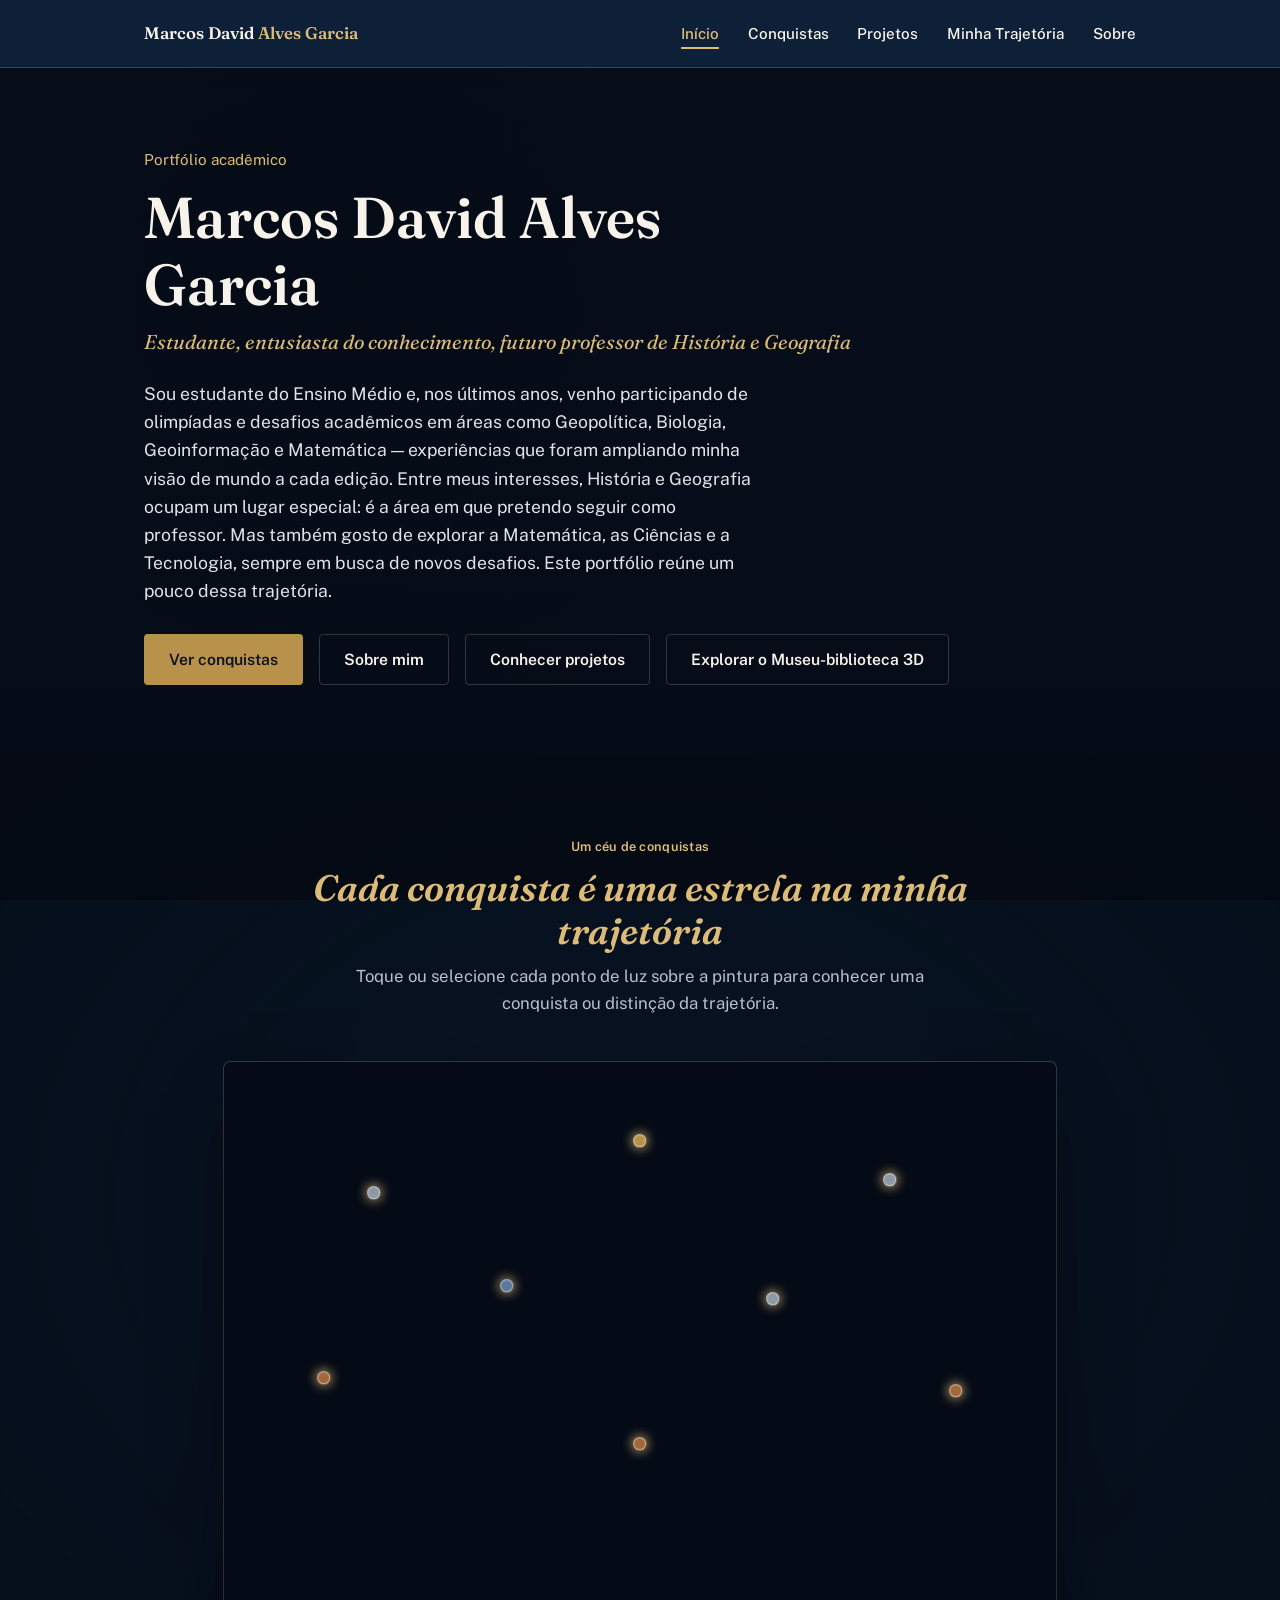
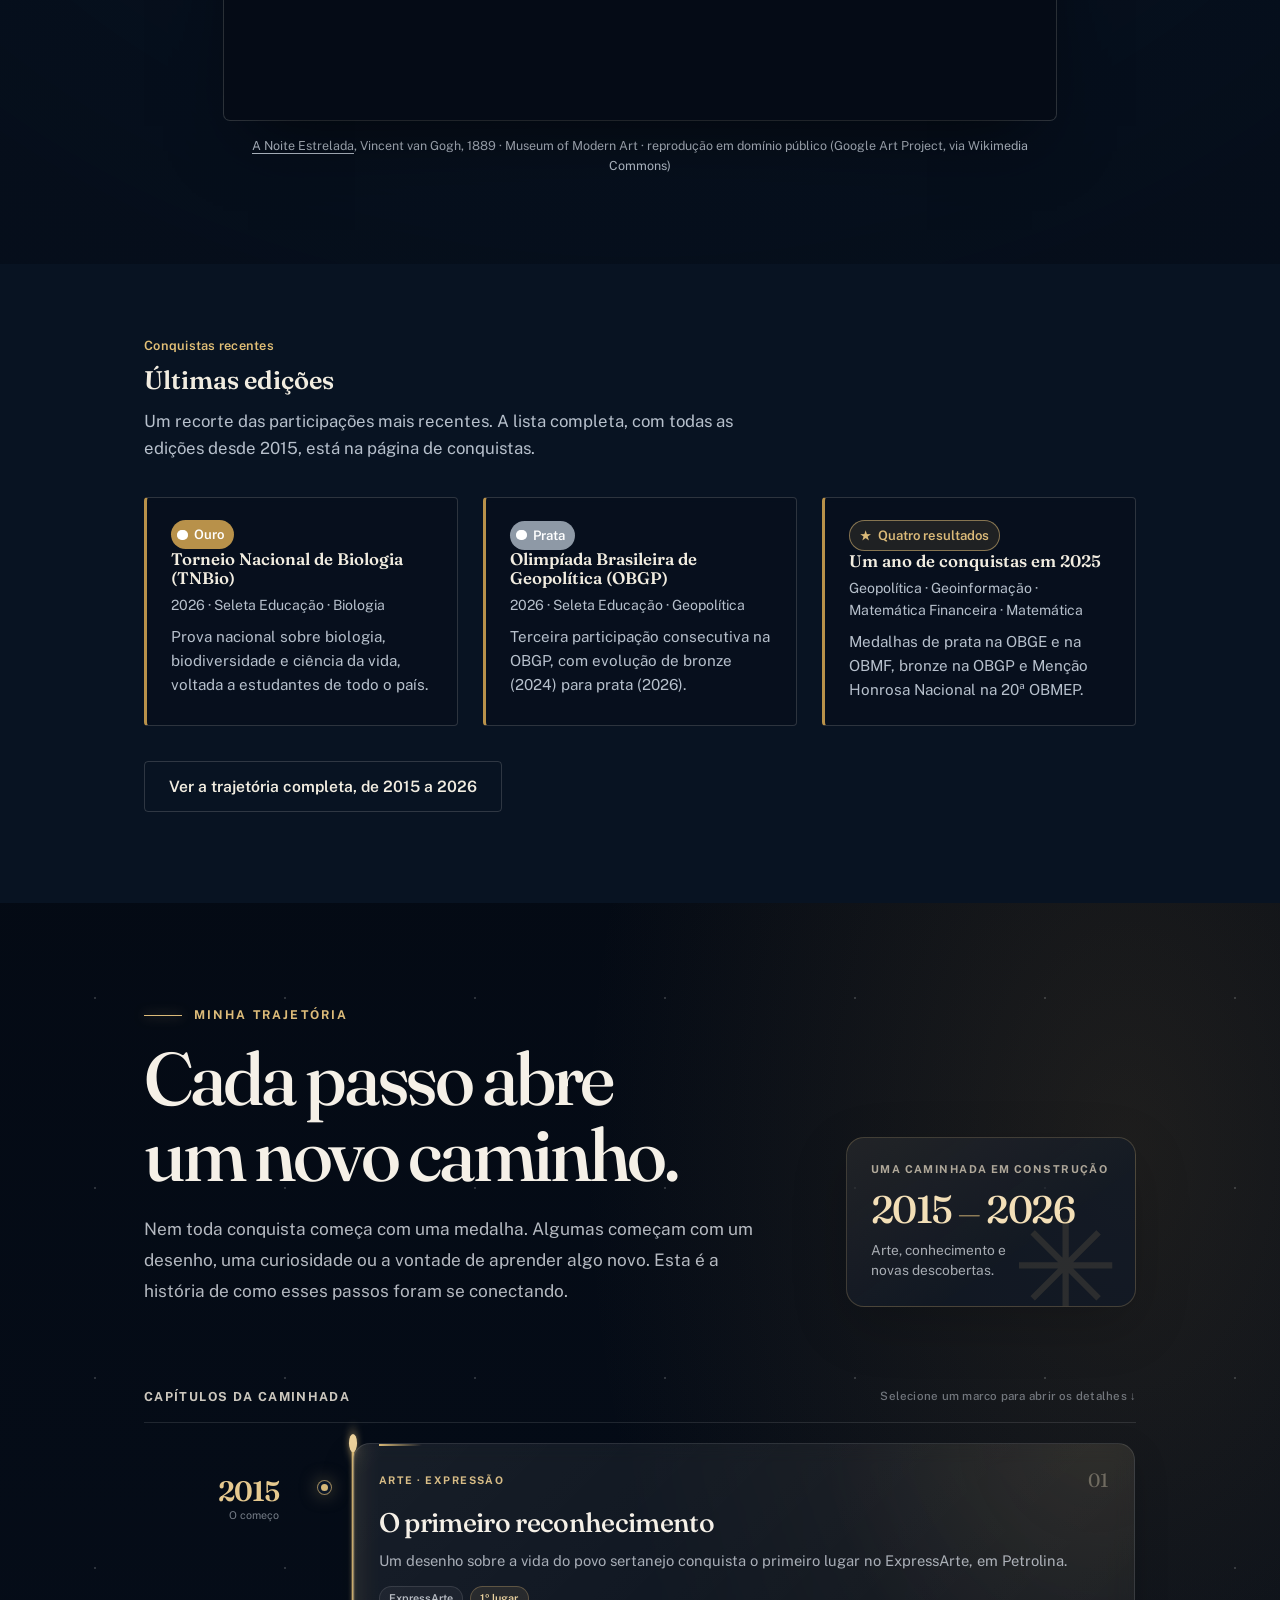
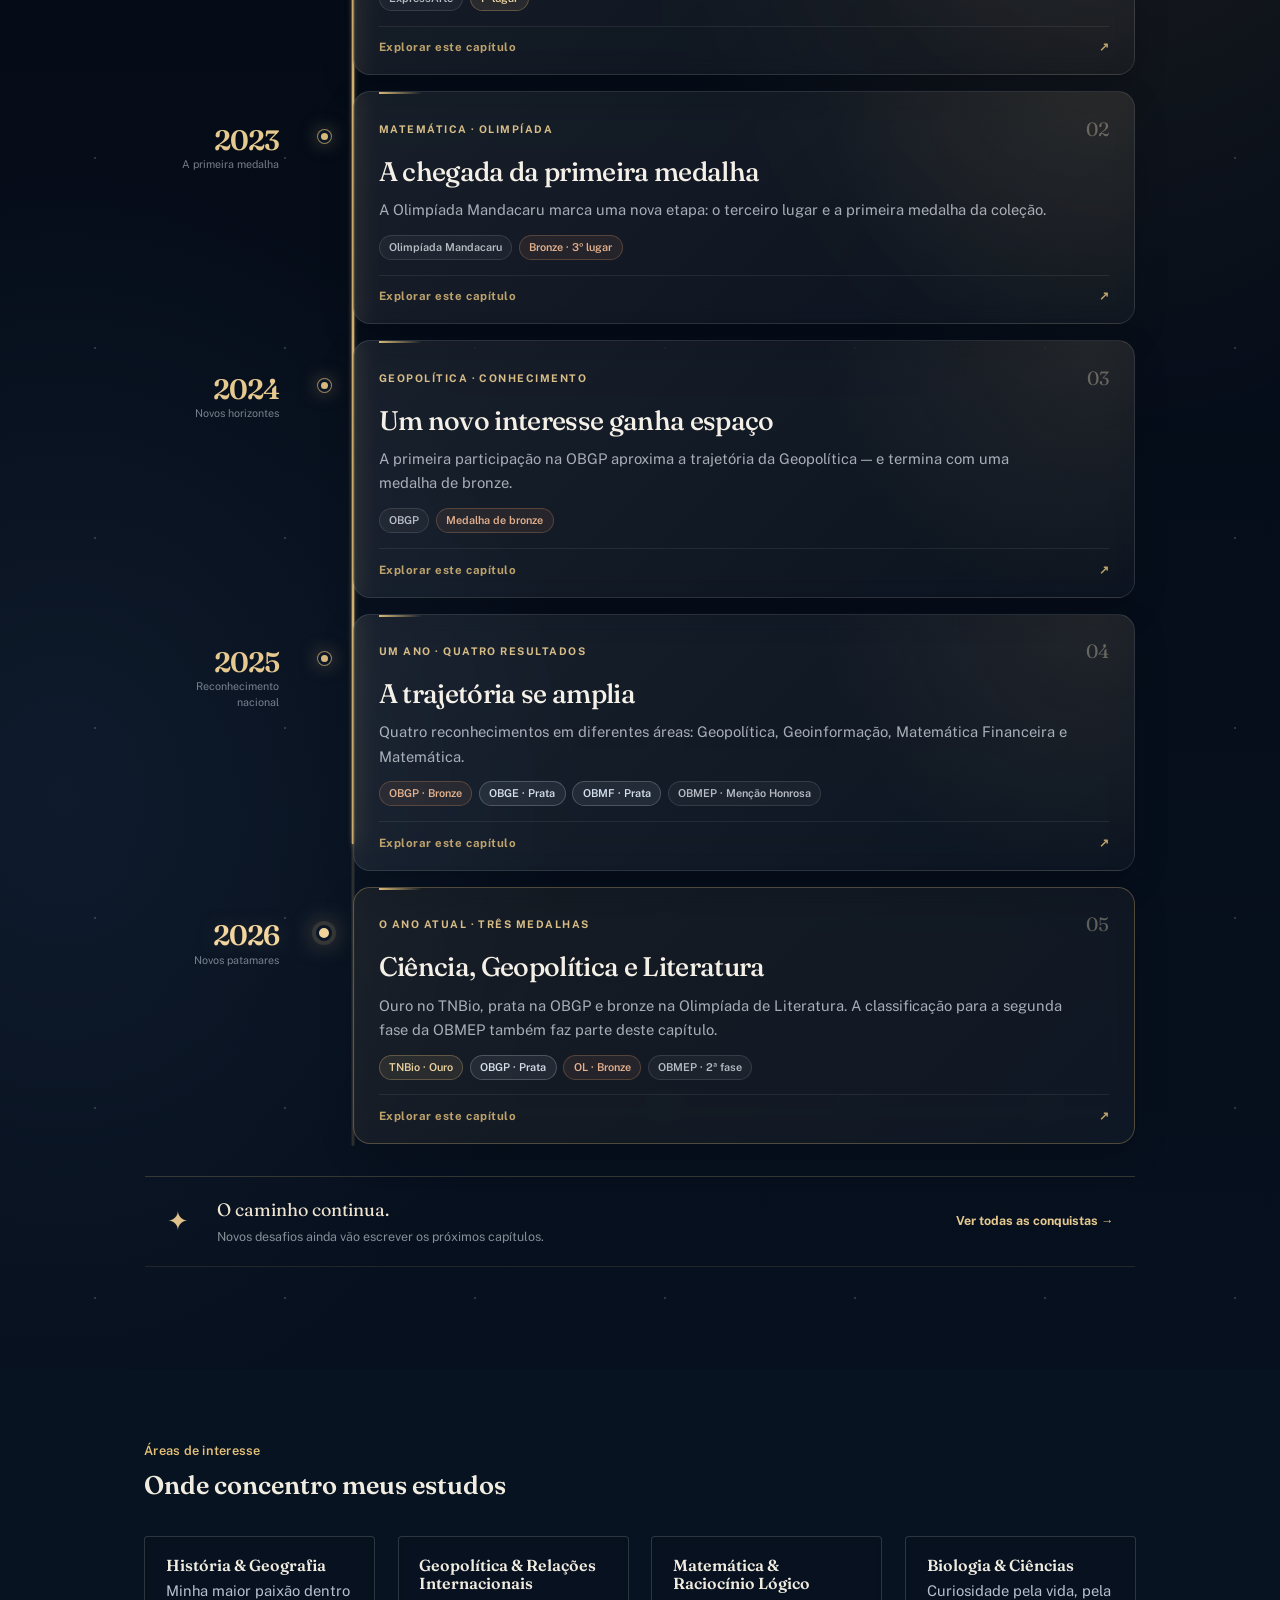
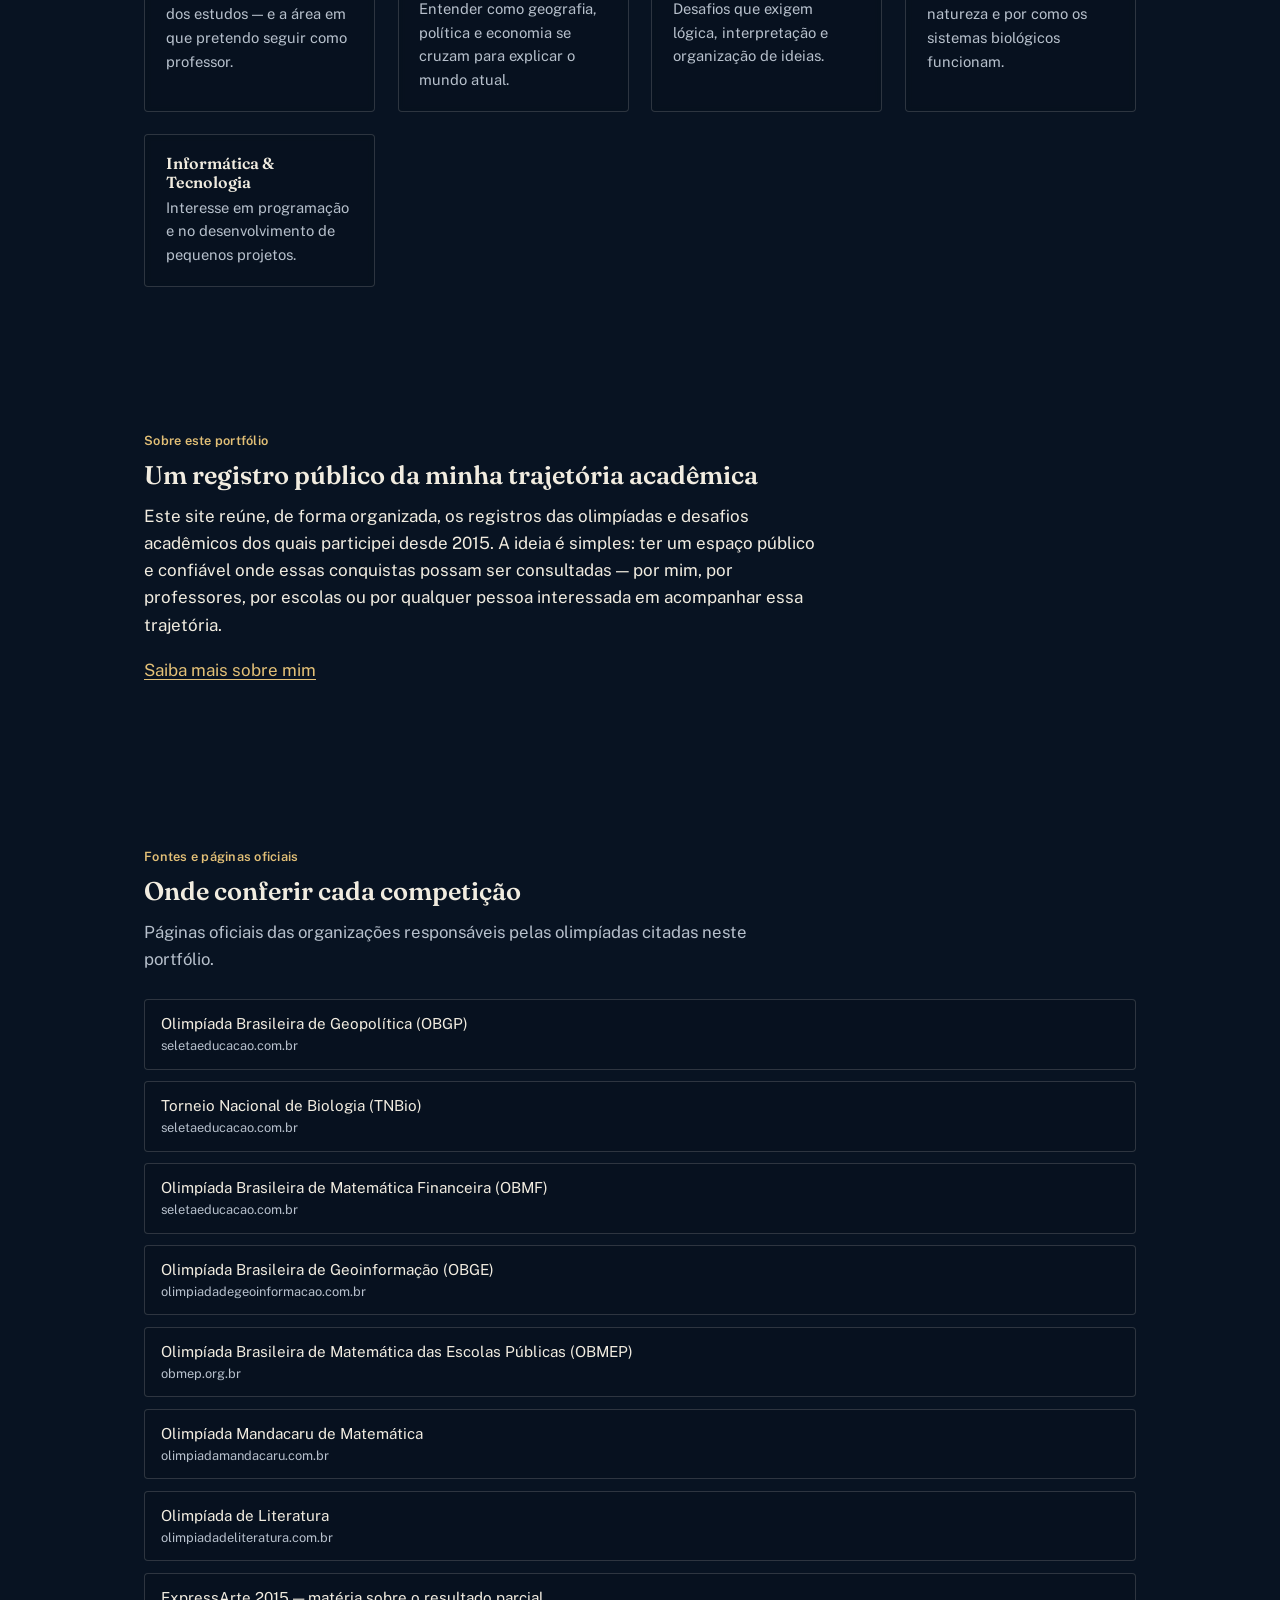
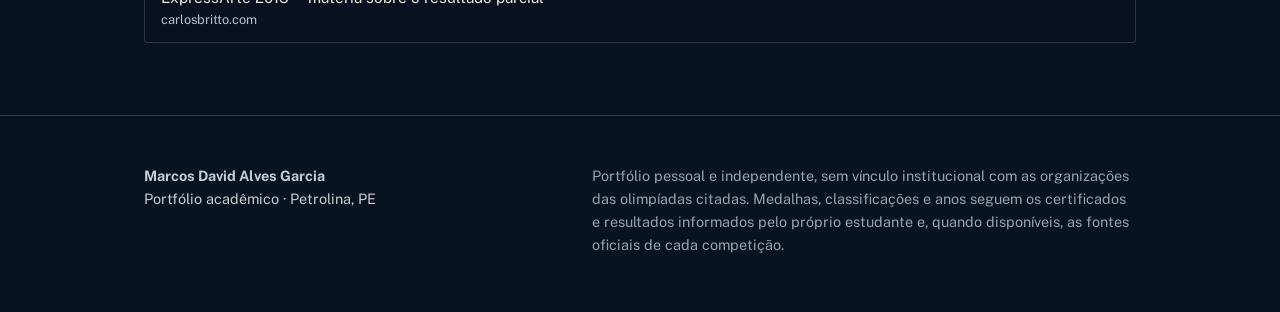
==== commit 1407406b: "Prepara animação da nova trilha vertical" ====
--- a/index.html
+++ b/index.html
@@ -336,8 +336,8 @@
     <div class="journey-timeline-heading"><span>Capítulos da caminhada</span><span>Selecione um marco para abrir os detalhes ↓</span></div>
     <div class="journey-track">
       <svg class="journey-track-svg" viewBox="0 0 100 1000" preserveAspectRatio="none" aria-hidden="true">
-        <path class="journey-track-bg" d="M50 0 C50 55 50 85 50 125 S50 205 50 250 S50 330 50 375 S50 455 50 500 S50 580 50 625 S50 705 50 750 S50 830 50 875 S50 945 50 1000"/>
-        <path class="journey-track-ink" d="M50 0 C50 55 50 85 50 125 S50 205 50 250 S50 330 50 375 S50 455 50 500 S50 580 50 625 S50 705 50 750 S50 830 50 875 S50 945 50 1000"/>
+        <path class="journey-track-bg" pathLength="1" d="M50 0 C50 55 50 85 50 125 S50 205 50 250 S50 330 50 375 S50 455 50 500 S50 580 50 625 S50 705 50 750 S50 830 50 875 S50 945 50 1000"/>
+        <path class="journey-track-ink" pathLength="1" d="M50 0 C50 55 50 85 50 125 S50 205 50 250 S50 330 50 375 S50 455 50 500 S50 580 50 625 S50 705 50 750 S50 830 50 875 S50 945 50 1000"/>
         <g class="journey-track-pen" aria-hidden="true"><circle cx="50" cy="0" r="7"/></g>
       </svg>
       <ol class="journey-list">
--- a/style.css
+++ b/style.css
@@ -1256,3 +1256,100 @@
   .trajectory-pen { display: none; }
   .trajectory-spark { animation: none; opacity: 0; }
 }
+
+
+/* Minha Trajetória — nova trilha vertical integrada aos cartões */
+.trajectory {
+  isolation: isolate;
+  overflow: hidden;
+  padding: clamp(4.5rem, 8vw, 7rem) 0;
+  background:
+    radial-gradient(ellipse at 88% 12%, rgba(178,139,76,.15), transparent 34rem),
+    radial-gradient(ellipse at 5% 72%, rgba(59,91,133,.16), transparent 32rem),
+    linear-gradient(180deg, rgba(4,10,20,.97), rgba(7,16,30,.99));
+}
+.trajectory::before {
+  content:"";
+  position:absolute;
+  inset:0;
+  z-index:-1;
+  pointer-events:none;
+  opacity:.2;
+  background-image:radial-gradient(circle,rgba(255,255,255,.8) 1px,transparent 1.5px);
+  background-size:190px 190px;
+}
+.journey-layout{position:relative;z-index:1}
+.journey-heading{display:grid;grid-template-columns:minmax(0,1fr) minmax(220px,290px);align-items:end;gap:clamp(2rem,6vw,5rem);margin-bottom:clamp(3rem,7vw,5rem)}
+.journey-heading-copy{max-width:750px}
+.journey-eyebrow{display:flex;align-items:center;gap:.75rem;margin:0 0 1rem;color:var(--gold-on-navy);font-size:.76rem;font-weight:700;letter-spacing:.18em;text-transform:uppercase}
+.journey-eyebrow-line{width:2.35rem;height:1px;background:var(--gold-on-navy);box-shadow:0 0 12px rgba(220,187,121,.7)}
+.journey-heading-title{max-width:720px;margin:0;color:#f5f0e7;font-family:var(--font-display);font-size:clamp(2.6rem,5.8vw,5rem);font-weight:500;letter-spacing:-.045em;line-height:1.02;text-wrap:balance}
+.journey-intro{max-width:650px;margin:1.35rem 0 0;color:rgba(231,235,241,.78);font-size:clamp(1rem,1.35vw,1.12rem);line-height:1.8}
+.journey-summary{position:relative;display:flex;flex-direction:column;gap:.7rem;min-height:170px;overflow:hidden;padding:1.45rem 1.5rem;border:1px solid rgba(220,187,121,.23);border-radius:18px;background:linear-gradient(145deg,rgba(220,187,121,.11),rgba(255,255,255,.025) 64%),rgba(7,17,32,.64);box-shadow:0 18px 55px rgba(0,0,0,.18)}
+.journey-summary-label{color:rgba(234,222,199,.72);font-size:.68rem;font-weight:700;letter-spacing:.13em;text-transform:uppercase}
+.journey-summary-years{color:#f3dfb7;font-family:var(--font-display);font-size:clamp(2rem,3vw,2.65rem);font-weight:500;letter-spacing:-.04em;line-height:1}
+.journey-summary-years span{color:rgba(220,187,121,.6);font-size:.72em}
+.journey-summary-caption{max-width:175px;color:rgba(231,235,241,.7);font-size:.86rem;line-height:1.5}
+.journey-summary-decoration{position:absolute;right:1rem;bottom:-1.5rem;color:rgba(220,187,121,.13);font-size:8rem;line-height:1}
+.journey-timeline-heading{display:flex;justify-content:space-between;gap:1rem;margin-bottom:1.25rem;padding-bottom:.9rem;border-bottom:1px solid rgba(255,255,255,.11);color:rgba(240,233,220,.85);font-size:.78rem;font-weight:700;letter-spacing:.11em;text-transform:uppercase}
+.journey-timeline-heading span+span{color:rgba(219,225,234,.48);font-size:.72rem;font-weight:500;letter-spacing:.02em;text-transform:none}
+.journey-track{position:relative;max-width:990px;margin:auto}
+.journey-track-svg{position:absolute;top:0;bottom:0;left:calc(150px + 29px);width:58px;height:100%;overflow:visible;pointer-events:none}
+.journey-track-bg,.journey-track-ink{fill:none;stroke-linecap:round;vector-effect:non-scaling-stroke}
+.journey-track-bg{stroke:rgba(220,187,121,.18);stroke-width:3}
+.journey-track-ink{stroke:#d9b976;stroke-width:2.5;filter:drop-shadow(0 0 4px rgba(220,187,121,.45));stroke-dasharray:1;stroke-dashoffset:0}
+.journey-track.is-animating .journey-track-ink{stroke-dashoffset:1;animation:journey-draw 3.8s cubic-bezier(.65,0,.35,1) forwards}
+@keyframes journey-draw{to{stroke-dashoffset:0}}
+.journey-track-pen{fill:#f0d49c;filter:drop-shadow(0 0 6px rgba(220,187,121,.8))}
+.journey-list{position:relative;display:flex;flex-direction:column;gap:1rem;margin:0;padding:0;list-style:none}
+.journey-item{position:relative;display:grid;grid-template-columns:150px 58px minmax(0,1fr);align-items:stretch;min-width:0}
+.journey-year{display:flex;flex-direction:column;align-items:flex-end;gap:.22rem;padding:2.15rem 1rem 0 0;text-align:right}
+.journey-year>span{color:#e6c98f;font-family:var(--font-display);font-size:1.75rem;font-weight:600;letter-spacing:-.04em;line-height:1}
+.journey-year small{max-width:125px;color:rgba(218,225,235,.53);font-size:.67rem;line-height:1.45}
+.journey-node{position:relative;z-index:2;display:flex;justify-content:center;padding-top:2.4rem}
+.journey-node>span{width:13px;height:13px;border:3px solid #0b1729;border-radius:50%;background:#d6b879;box-shadow:0 0 0 1px rgba(220,187,121,.65),0 0 18px rgba(220,187,121,.5);transition:transform .22s ease}
+.journey-card.trajectory-card{all:unset;position:relative;box-sizing:border-box;display:flex;flex-direction:column;gap:.68rem;width:100%;min-width:0;padding:1.35rem 1.55rem 1.1rem;overflow:hidden;cursor:pointer;text-align:left;border:1px solid rgba(255,255,255,.105);border-radius:17px;background:radial-gradient(circle at 95% 0%,rgba(220,187,121,.09),transparent 35%),linear-gradient(135deg,rgba(255,255,255,.075),rgba(255,255,255,.025));box-shadow:0 12px 35px rgba(0,0,0,.16);backdrop-filter:blur(10px);transition:transform .22s ease,border-color .22s ease,background .22s ease,box-shadow .22s ease}
+.journey-card.trajectory-card::before{content:"";position:absolute;top:0;left:1.55rem;width:2.7rem;height:2px;background:linear-gradient(90deg,#d9b976,transparent)}
+.journey-card.trajectory-card:hover,.journey-card.trajectory-card:focus-visible{transform:translateY(-3px);border-color:rgba(220,187,121,.48);box-shadow:0 20px 45px rgba(0,0,0,.24)}
+.journey-card.trajectory-card:focus-visible{outline:2px solid #e6c98f;outline-offset:4px}
+.journey-card-top,.journey-card-footer{display:flex;align-items:center;justify-content:space-between;gap:1rem}
+.journey-card-kicker{color:#d8bd87;font-size:.66rem;font-weight:700;letter-spacing:.14em;text-transform:uppercase}
+.journey-card-index{color:rgba(234,221,195,.36);font-family:var(--font-display);font-size:1.2rem}
+.journey-card-title{display:block;color:#f5f0e7;font-family:var(--font-display);font-size:clamp(1.3rem,2.1vw,1.75rem);font-weight:500;letter-spacing:-.025em;line-height:1.18}
+.journey-card-copy{display:block;max-width:690px;color:rgba(226,232,240,.72);font-size:.92rem;line-height:1.65}
+.journey-tags{display:flex;flex-wrap:wrap;gap:.42rem;margin-top:.1rem}
+.journey-tag{display:inline-flex;align-items:center;min-height:25px;padding:.25rem .58rem;border:1px solid rgba(255,255,255,.11);border-radius:999px;background:rgba(255,255,255,.045);color:rgba(232,236,242,.77);font-size:.68rem;font-weight:600;line-height:1.2}
+.journey-tag-gold{border-color:rgba(220,187,121,.3);background:rgba(220,187,121,.1);color:#e9d19f}
+.journey-tag-silver{border-color:rgba(195,207,222,.25);background:rgba(195,207,222,.09);color:#d5dfec}
+.journey-tag-bronze{border-color:rgba(190,132,92,.32);background:rgba(190,132,92,.11);color:#e4b18e}
+.journey-card-footer{margin-top:.25rem;padding-top:.72rem;border-top:1px solid rgba(255,255,255,.075);color:rgba(220,187,121,.85);font-size:.72rem;font-weight:700;letter-spacing:.045em}
+.journey-item-current .journey-year>span{color:#f3d59e;text-shadow:0 0 22px rgba(220,187,121,.22)}
+.journey-item-current .journey-node>span{width:16px;height:16px;background:#f0d49c;box-shadow:0 0 0 4px rgba(220,187,121,.12),0 0 24px rgba(220,187,121,.65)}
+.journey-item-current .journey-card.trajectory-card{border-color:rgba(220,187,121,.3);background:linear-gradient(135deg,rgba(220,187,121,.075),rgba(255,255,255,.035))}
+.journey-closing{display:grid;grid-template-columns:34px minmax(0,1fr) auto;align-items:center;gap:1rem;max-width:990px;margin:2rem auto 0;padding:1.2rem 1.35rem;border-top:1px solid rgba(220,187,121,.22);border-bottom:1px solid rgba(220,187,121,.12)}
+.journey-closing-mark{color:#dfc18b;font-size:1.65rem}
+.journey-closing p{margin:0;color:#f0e5d1;font-family:var(--font-display);font-size:1.12rem}
+.journey-closing p span{display:block;margin-top:.18rem;color:rgba(226,232,240,.58);font-family:var(--font-body);font-size:.78rem;line-height:1.5}
+.journey-closing a{color:#e6c98f;font-size:.78rem;font-weight:700;text-decoration:none;white-space:nowrap}
+@media(max-width:760px){
+ .journey-heading{grid-template-columns:1fr;gap:1.5rem;margin-bottom:3rem}
+ .journey-summary{min-height:auto;max-width:370px;padding:1.1rem 1.25rem}
+ .journey-timeline-heading{flex-direction:column;gap:.35rem}
+ .journey-item{grid-template-columns:66px 27px minmax(0,1fr)}
+ .journey-track-svg{left:calc(66px + 13.5px);width:27px}
+ .journey-year{padding:1.5rem .45rem 0 0}
+ .journey-year>span{font-size:1.23rem}
+ .journey-year small{font-size:.58rem}
+ .journey-node{padding-top:1.83rem}
+ .journey-card.trajectory-card{gap:.55rem;padding:1rem .95rem .85rem;border-radius:14px}
+ .journey-card.trajectory-card::before{left:.95rem;width:2rem}
+ .journey-card-kicker{font-size:.58rem;letter-spacing:.09em}
+ .journey-card-title{font-size:1.18rem}
+ .journey-card-copy{font-size:.79rem;line-height:1.55}
+ .journey-tag{min-height:23px;padding:.22rem .48rem;font-size:.61rem}
+ .journey-card-footer{padding-top:.58rem;font-size:.64rem}
+ .journey-closing{grid-template-columns:25px minmax(0,1fr);gap:.6rem;padding:1rem .1rem}
+ .journey-closing a{grid-column:2;white-space:normal}
+}
+@media(max-width:390px){.journey-item{grid-template-columns:55px 21px minmax(0,1fr)}.journey-track-svg{left:calc(55px + 10.5px);width:21px}.journey-year>span{font-size:1.05rem}.journey-year small{font-size:.53rem}.journey-card.trajectory-card{padding-left:.78rem;padding-right:.78rem}.journey-card-title{font-size:1.07rem}}
+@media(prefers-reduced-motion:reduce){.journey-track-ink{stroke-dashoffset:0!important;animation:none!important}.journey-node>span,.journey-card.trajectory-card{transition:none}}
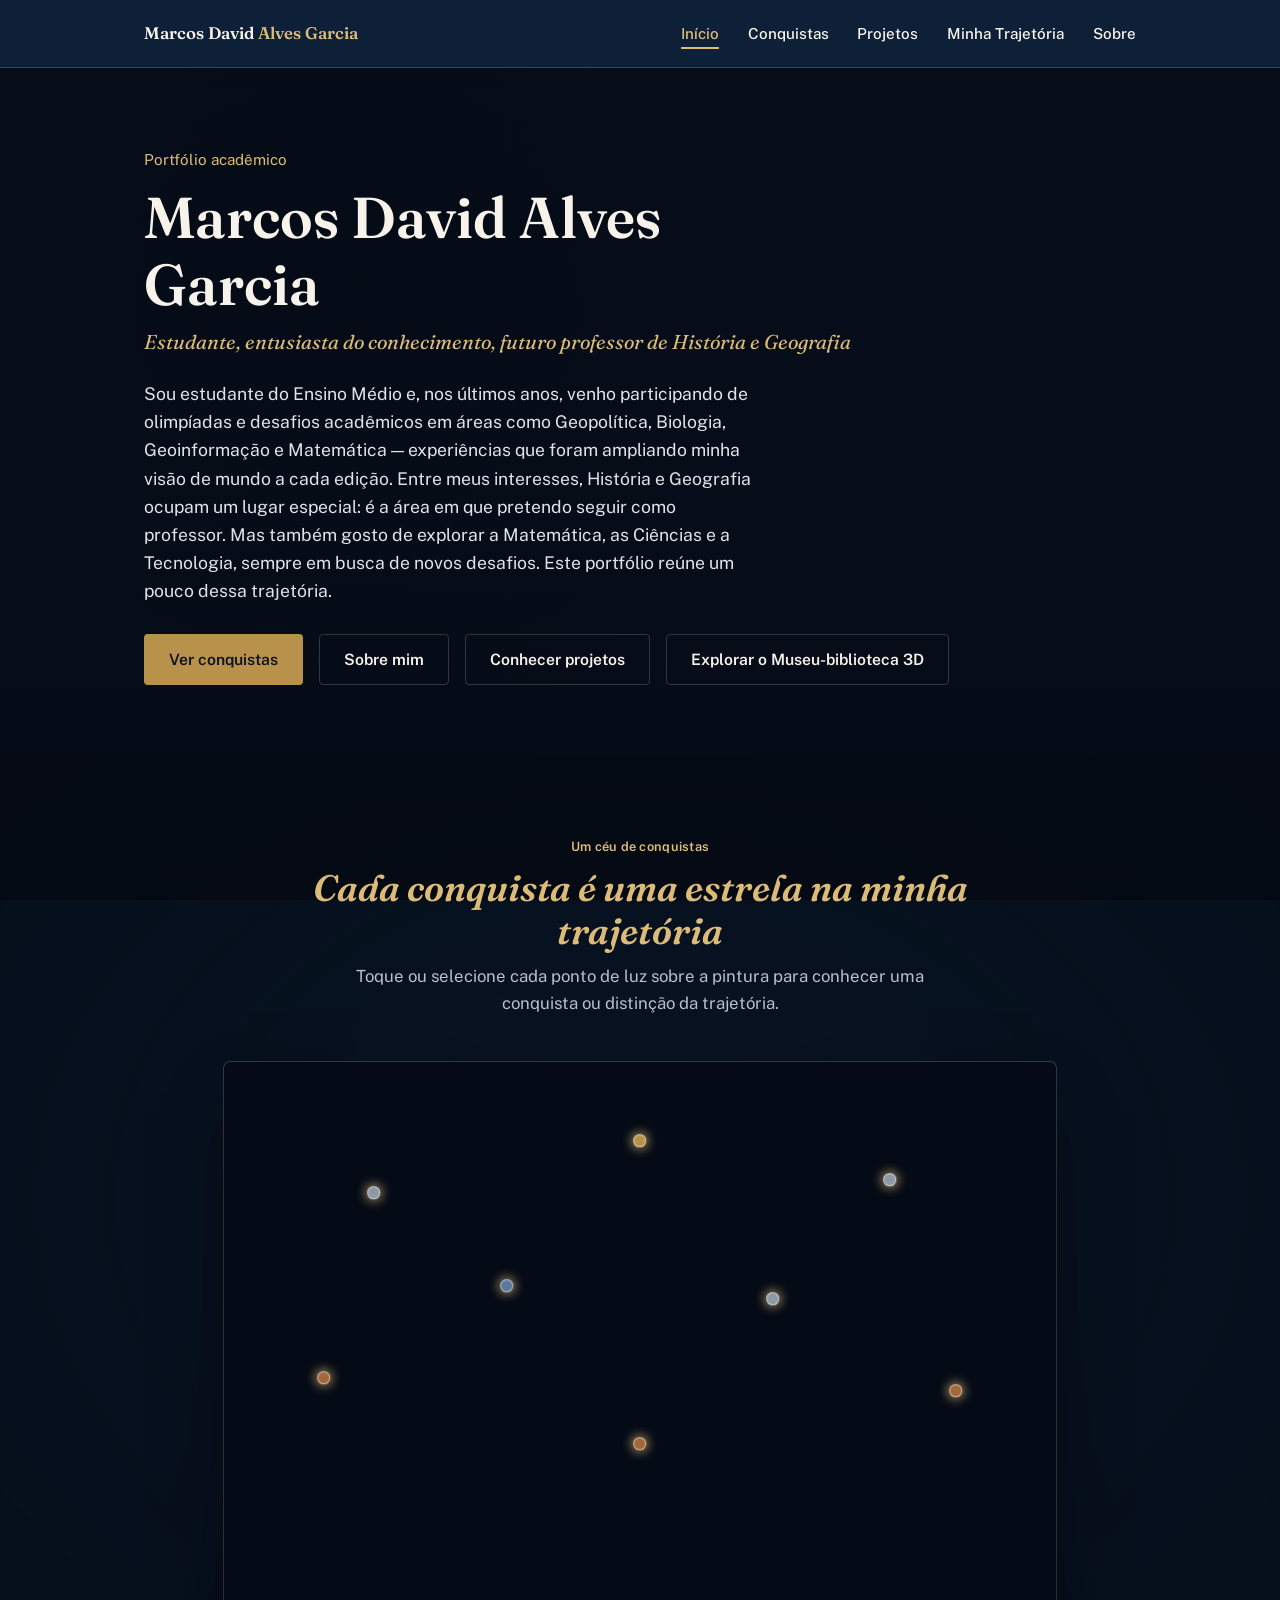
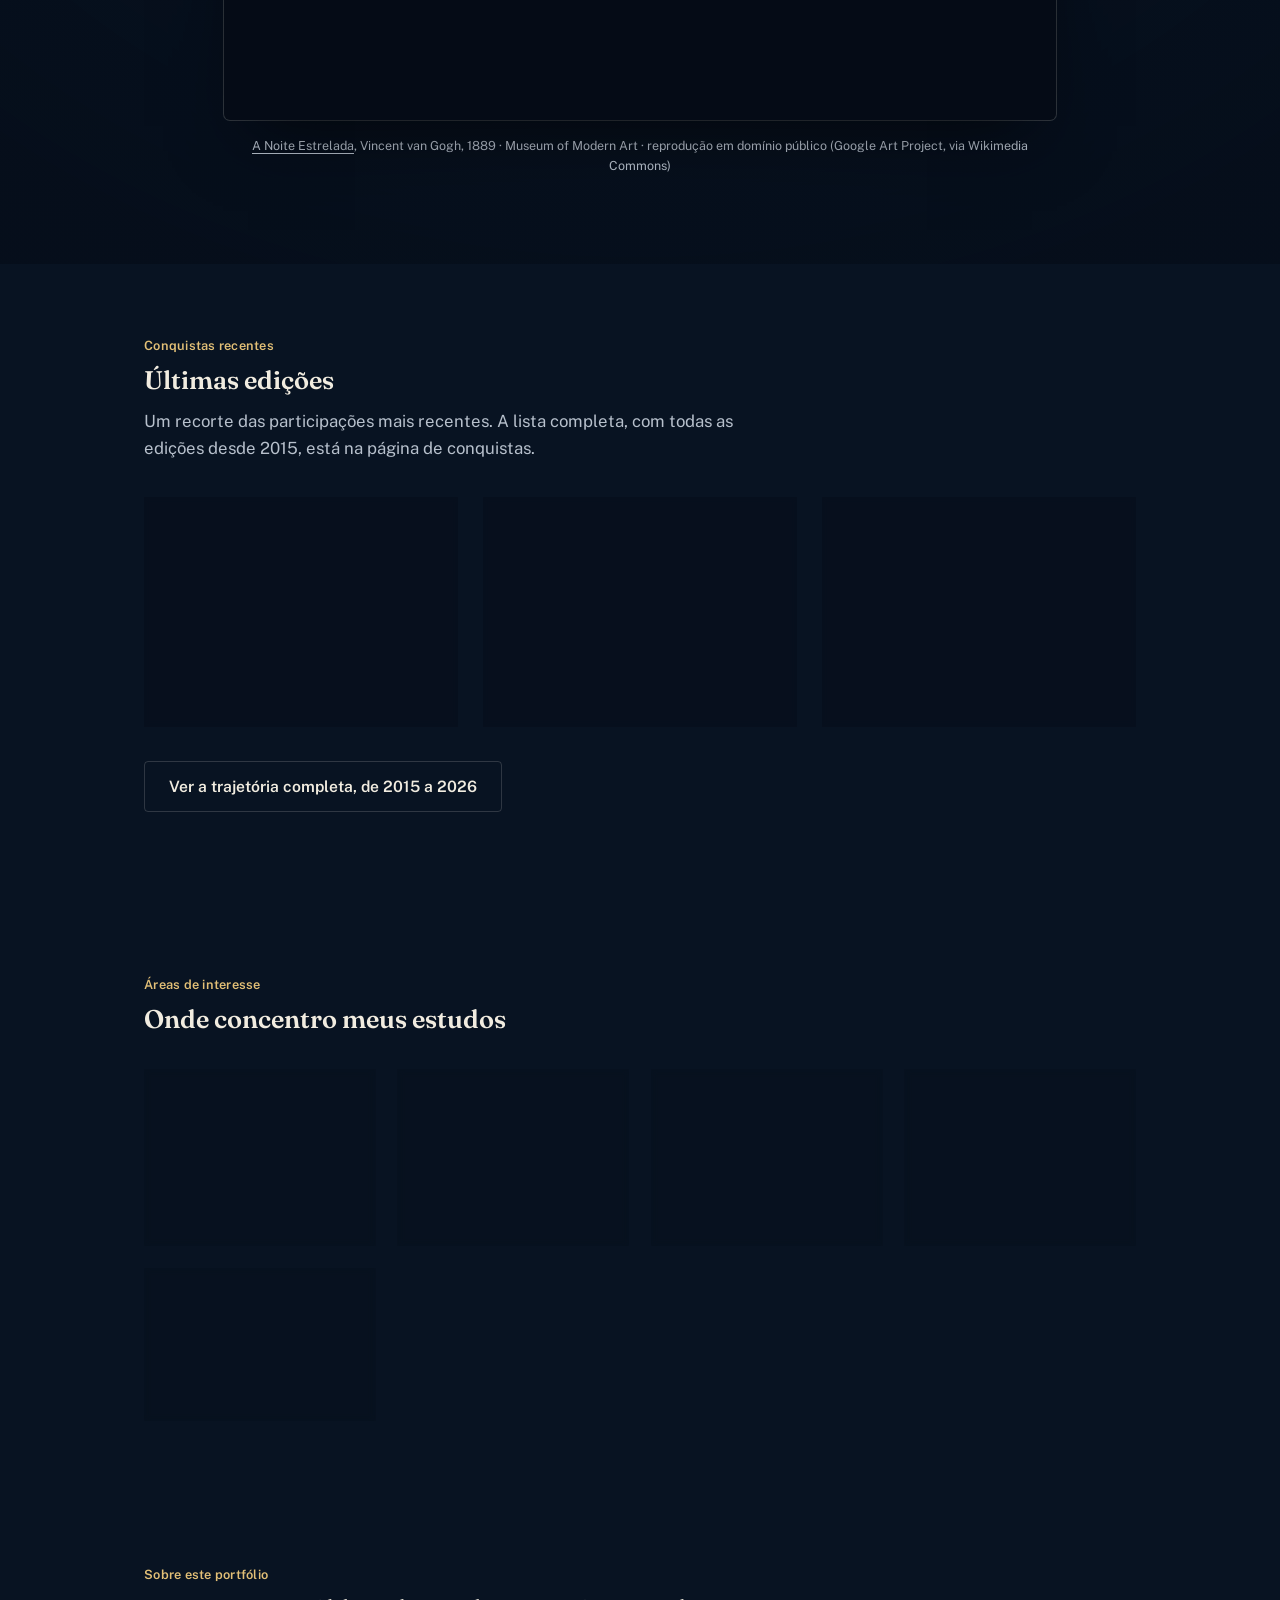
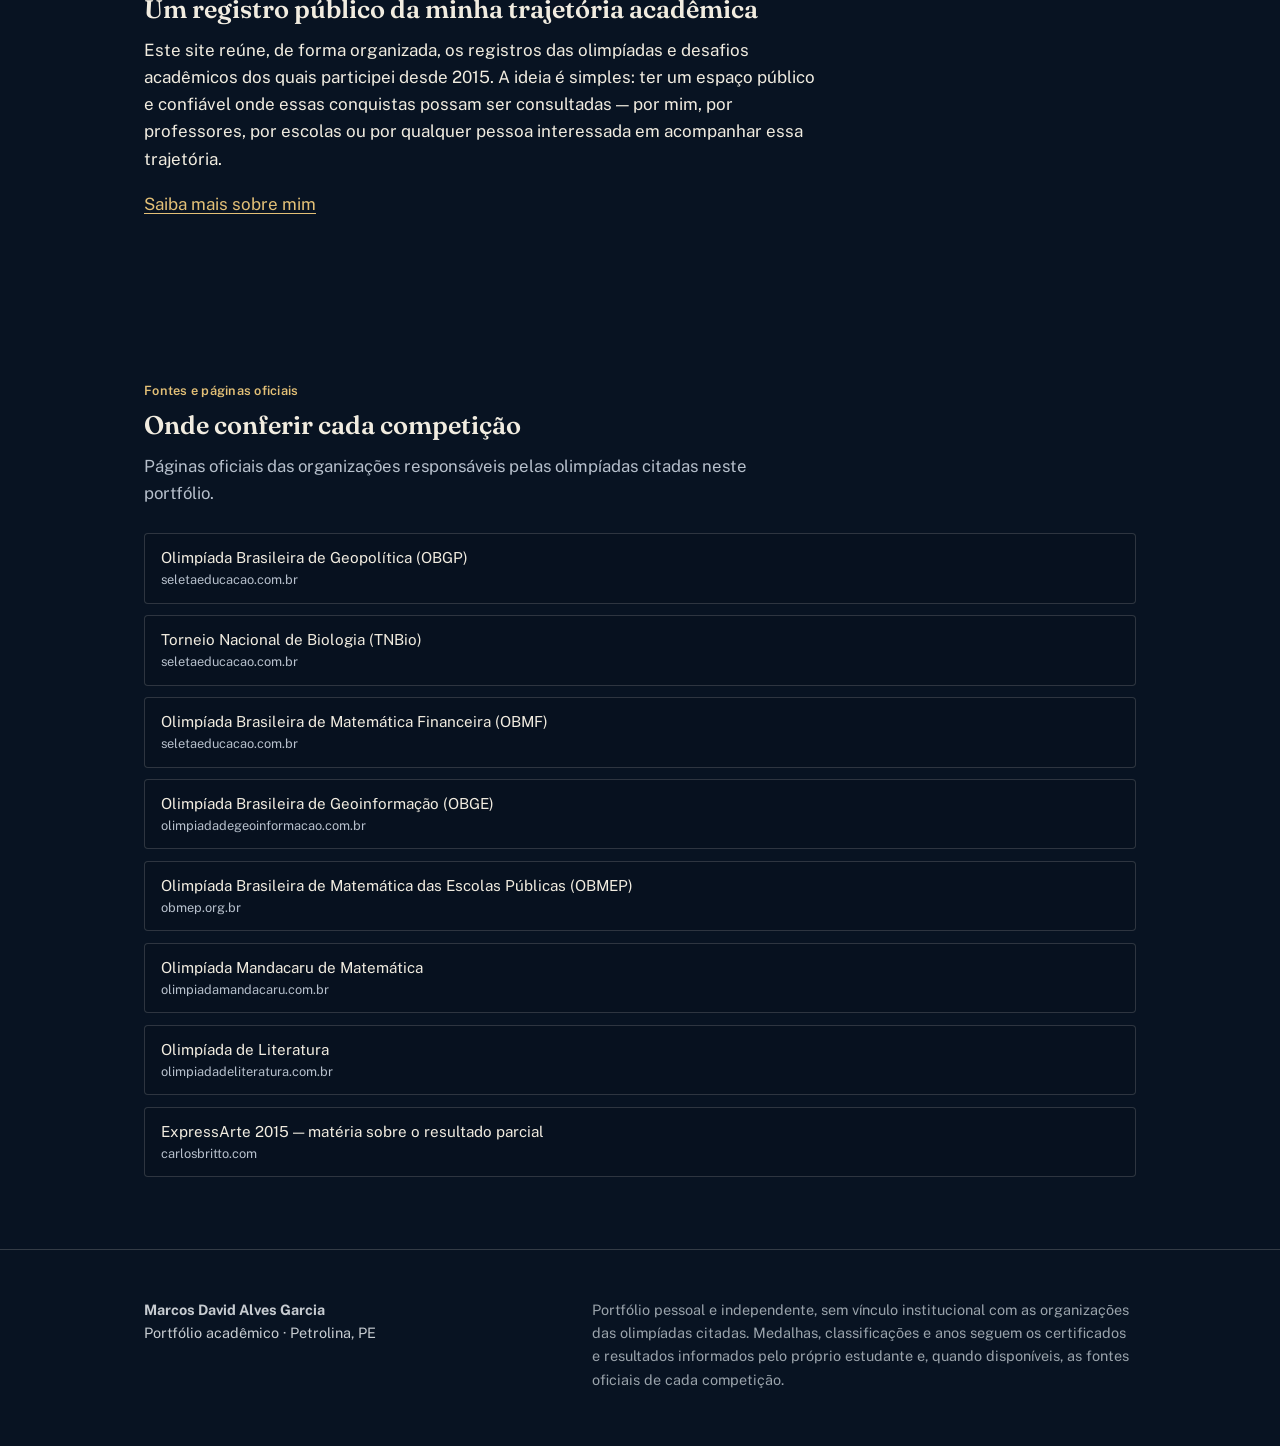
==== commit 0c0a8b7c: "Move Minha Trajetória para página própria" ====
--- a/index.html
+++ b/index.html
@@ -71,7 +71,7 @@
         <li><a href="./" aria-current="page">Início</a></li>
         <li><a href="conquistas/">Conquistas</a></li>
         <li><a href="projetos/">Projetos</a></li>
-        <li><a href="#minha-trajetoria">Minha Trajetória</a></li>
+        <li><a href="trajetoria/">Minha Trajetória</a></li>
         <li><a href="sobre/">Sobre</a></li>
       </ul>
     </nav>
@@ -318,39 +318,7 @@
     <div hidden> que já existe). Conteúdo sempre visível no HTML, mesmo
     sem JavaScript ou com animações reduzidas.
   -->
-  <section class="trajectory" id="minha-trajetoria" aria-labelledby="trajectory-title">
-  <div class="wrap journey-layout">
-    <header class="journey-heading">
-      <div class="journey-heading-copy">
-        <p class="journey-eyebrow"><span class="journey-eyebrow-line"></span> Minha trajetória</p>
-        <h2 id="trajectory-title" class="journey-heading-title">Cada passo abre um novo caminho.</h2>
-        <p class="journey-intro">Nem toda conquista começa com uma medalha. Algumas começam com um desenho, uma curiosidade ou a vontade de aprender algo novo. Esta é a história de como esses passos foram se conectando.</p>
-      </div>
-      <aside class="journey-summary" aria-label="Resumo da trajetória">
-        <span class="journey-summary-label">Uma caminhada em construção</span>
-        <strong class="journey-summary-years">2015 <span>—</span> 2026</strong>
-        <span class="journey-summary-caption">Arte, conhecimento e novas descobertas.</span>
-        <span class="journey-summary-decoration" aria-hidden="true">✳</span>
-      </aside>
-    </header>
-    <div class="journey-timeline-heading"><span>Capítulos da caminhada</span><span>Selecione um marco para abrir os detalhes ↓</span></div>
-    <div class="journey-track">
-      <svg class="journey-track-svg" viewBox="0 0 100 1000" preserveAspectRatio="none" aria-hidden="true">
-        <path class="journey-track-bg" pathLength="1" d="M50 0 C50 55 50 85 50 125 S50 205 50 250 S50 330 50 375 S50 455 50 500 S50 580 50 625 S50 705 50 750 S50 830 50 875 S50 945 50 1000"/>
-        <path class="journey-track-ink" pathLength="1" d="M50 0 C50 55 50 85 50 125 S50 205 50 250 S50 330 50 375 S50 455 50 500 S50 580 50 625 S50 705 50 750 S50 830 50 875 S50 945 50 1000"/>
-        <g class="journey-track-pen" aria-hidden="true"><circle cx="50" cy="0" r="7"/></g>
-      </svg>
-      <ol class="journey-list">
-        <li class="journey-item" data-ano="2015"><div class="journey-year"><span>2015</span><small>O começo</small></div><span class="journey-node" aria-hidden="true"><span></span></span><button type="button" class="trajectory-card journey-card" data-template="trajetoria-2015" aria-haspopup="dialog" aria-label="Ver detalhes de 2015"><span class="journey-card-top"><span class="journey-card-kicker">Arte · Expressão</span><span class="journey-card-index">01</span></span><span class="journey-card-title">O primeiro reconhecimento</span><span class="journey-card-copy">Um desenho sobre a vida do povo sertanejo conquista o primeiro lugar no ExpressArte, em Petrolina.</span><span class="journey-tags"><span class="journey-tag">ExpressArte</span><span class="journey-tag journey-tag-gold">1º lugar</span></span><span class="journey-card-footer"><span>Explorar este capítulo</span><span>↗</span></span></button></li>
-        <li class="journey-item" data-ano="2023"><div class="journey-year"><span>2023</span><small>A primeira medalha</small></div><span class="journey-node" aria-hidden="true"><span></span></span><button type="button" class="trajectory-card journey-card" data-template="trajetoria-2023" aria-haspopup="dialog" aria-label="Ver detalhes de 2023"><span class="journey-card-top"><span class="journey-card-kicker">Matemática · Olimpíada</span><span class="journey-card-index">02</span></span><span class="journey-card-title">A chegada da primeira medalha</span><span class="journey-card-copy">A Olimpíada Mandacaru marca uma nova etapa: o terceiro lugar e a primeira medalha da coleção.</span><span class="journey-tags"><span class="journey-tag">Olimpíada Mandacaru</span><span class="journey-tag journey-tag-bronze">Bronze · 3º lugar</span></span><span class="journey-card-footer"><span>Explorar este capítulo</span><span>↗</span></span></button></li>
-        <li class="journey-item" data-ano="2024"><div class="journey-year"><span>2024</span><small>Novos horizontes</small></div><span class="journey-node" aria-hidden="true"><span></span></span><button type="button" class="trajectory-card journey-card" data-template="trajetoria-2024" aria-haspopup="dialog" aria-label="Ver detalhes de 2024"><span class="journey-card-top"><span class="journey-card-kicker">Geopolítica · Conhecimento</span><span class="journey-card-index">03</span></span><span class="journey-card-title">Um novo interesse ganha espaço</span><span class="journey-card-copy">A primeira participação na OBGP aproxima a trajetória da Geopolítica — e termina com uma medalha de bronze.</span><span class="journey-tags"><span class="journey-tag">OBGP</span><span class="journey-tag journey-tag-bronze">Medalha de bronze</span></span><span class="journey-card-footer"><span>Explorar este capítulo</span><span>↗</span></span></button></li>
-        <li class="journey-item" data-ano="2025"><div class="journey-year"><span>2025</span><small>Reconhecimento nacional</small></div><span class="journey-node" aria-hidden="true"><span></span></span><button type="button" class="trajectory-card journey-card" data-template="trajetoria-2025" aria-haspopup="dialog" aria-label="Ver detalhes de 2025"><span class="journey-card-top"><span class="journey-card-kicker">Um ano · Quatro resultados</span><span class="journey-card-index">04</span></span><span class="journey-card-title">A trajetória se amplia</span><span class="journey-card-copy">Quatro reconhecimentos em diferentes áreas: Geopolítica, Geoinformação, Matemática Financeira e Matemática.</span><span class="journey-tags"><span class="journey-tag journey-tag-bronze">OBGP · Bronze</span><span class="journey-tag journey-tag-silver">OBGE · Prata</span><span class="journey-tag journey-tag-silver">OBMF · Prata</span><span class="journey-tag">OBMEP · Menção Honrosa</span></span><span class="journey-card-footer"><span>Explorar este capítulo</span><span>↗</span></span></button></li>
-        <li class="journey-item journey-item-current" data-ano="2026"><div class="journey-year"><span>2026</span><small>Novos patamares</small></div><span class="journey-node" aria-hidden="true"><span></span></span><button type="button" class="trajectory-card journey-card" data-template="trajetoria-2026" aria-haspopup="dialog" aria-label="Ver detalhes de 2026"><span class="journey-card-top"><span class="journey-card-kicker">O ano atual · Três medalhas</span><span class="journey-card-index">05</span></span><span class="journey-card-title">Ciência, Geopolítica e Literatura</span><span class="journey-card-copy">Ouro no TNBio, prata na OBGP e bronze na Olimpíada de Literatura. A classificação para a segunda fase da OBMEP também faz parte deste capítulo.</span><span class="journey-tags"><span class="journey-tag journey-tag-gold">TNBio · Ouro</span><span class="journey-tag journey-tag-silver">OBGP · Prata</span><span class="journey-tag journey-tag-bronze">OL · Bronze</span><span class="journey-tag">OBMEP · 2ª fase</span></span><span class="journey-card-footer"><span>Explorar este capítulo</span><span>↗</span></span></button></li>
-      </ol>
-    </div>
-    <footer class="journey-closing"><span class="journey-closing-mark" aria-hidden="true">✦</span><p>O caminho continua.<span>Novos desafios ainda vão escrever os próximos capítulos.</span></p><a href="conquistas/">Ver todas as conquistas →</a></footer>
-  </div>
-</section>
+  
 
   <section class="areas">
     <div class="wrap">
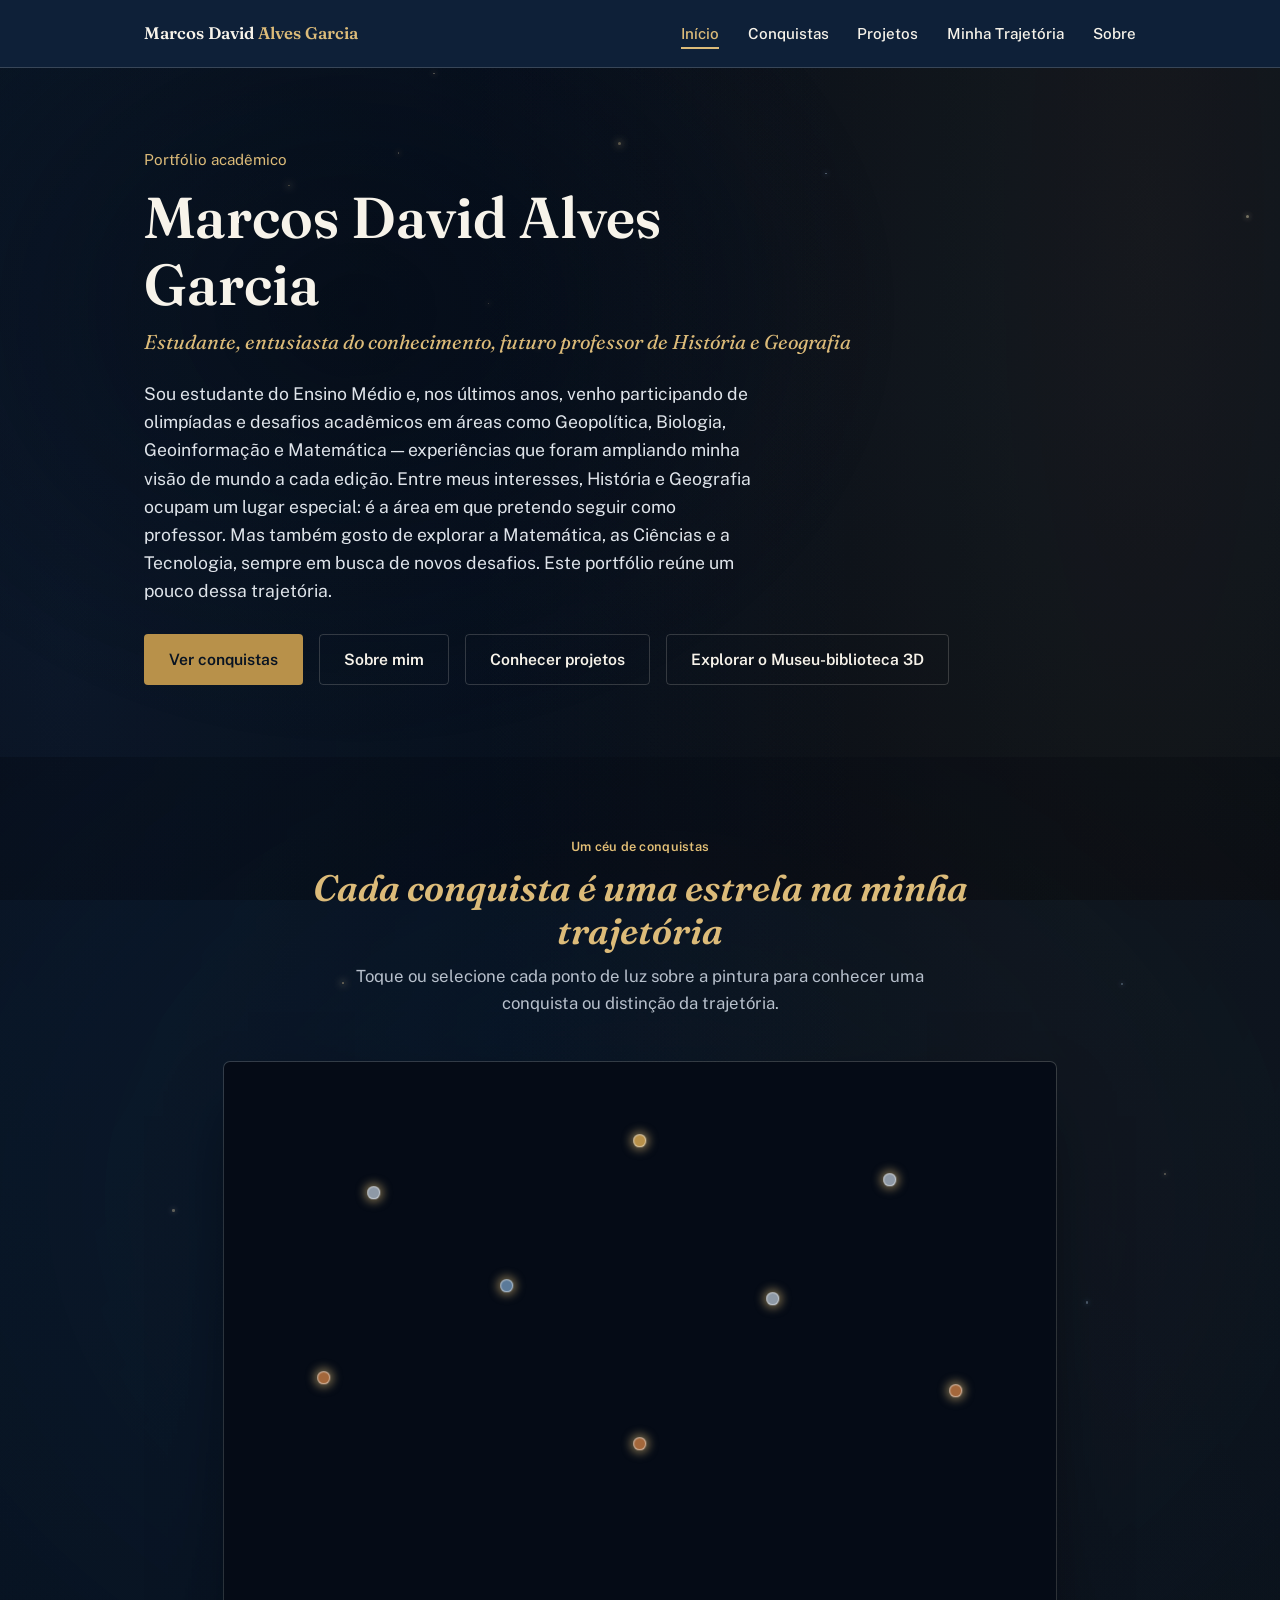
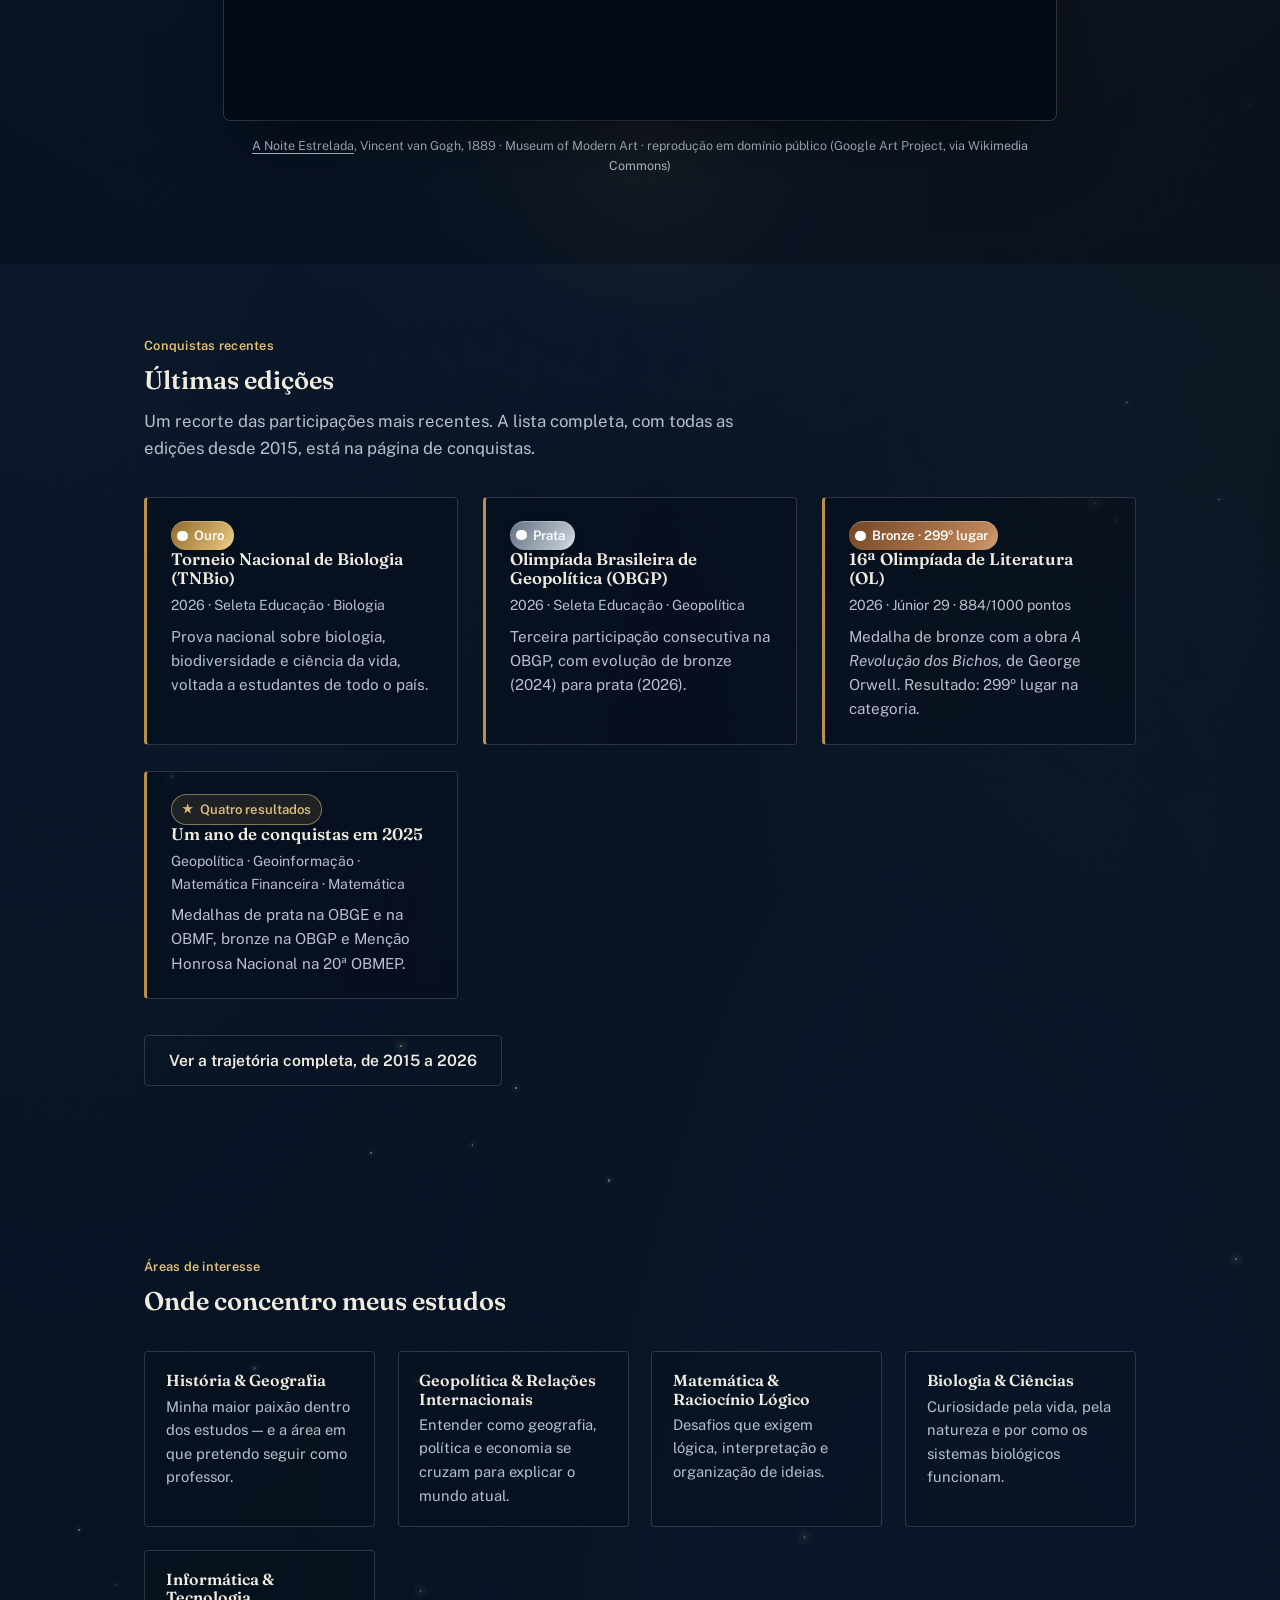
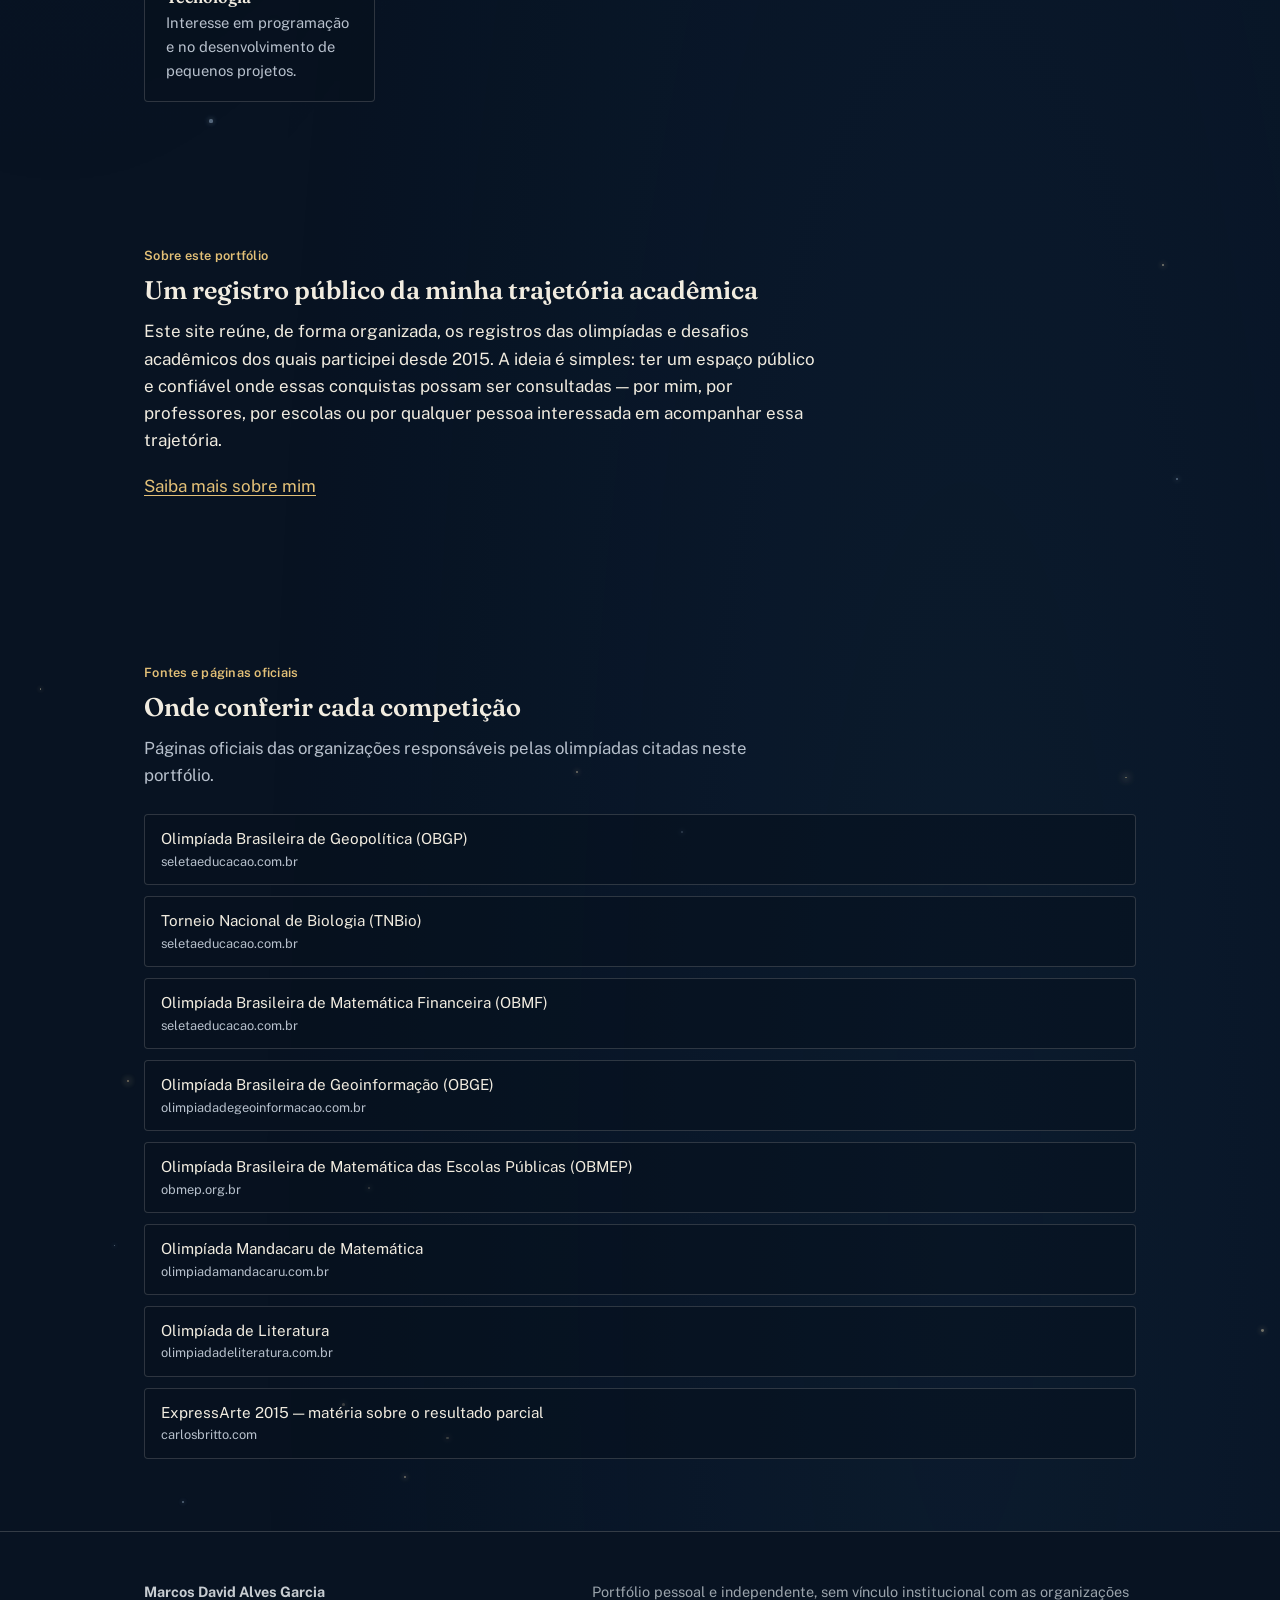
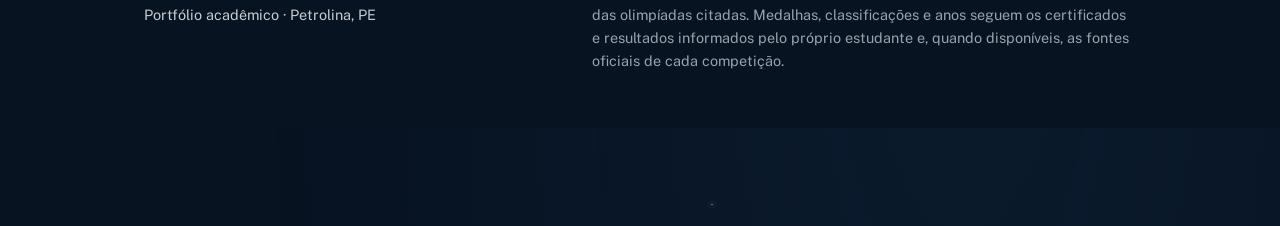
==== commit 1e8bbd12: "Atualiza página inicial com bronze na Olimpíada de Literatura 2026" ====
--- a/index.html
+++ b/index.html
@@ -44,10 +44,11 @@
       "addressRegion": "PE",
       "addressCountry": "BR"
     },
-    "knowsAbout": ["História", "Geografia", "Geopolítica", "Matemática", "Biologia", "Tecnologia"],
+    "knowsAbout": ["História", "Geografia", "Geopolítica", "Matemática", "Biologia", "Literatura", "Tecnologia"],
     "award": [
       "Medalha de prata — Olimpíada Brasileira de Geopolítica (OBGP) 2026",
       "Medalha de ouro — Torneio Nacional de Biologia (TNBio) 2026",
+      "Medalha de bronze — 16ª Olimpíada de Literatura (OL) 2026 · 299º lugar · 884/1000",
       "Medalha de bronze — Olimpíada Brasileira de Geopolítica (OBGP) 2025",
       "Medalha de prata — Olimpíada Brasileira de Matemática Financeira (OBMF) 2025",
       "Medalha de prata — Olimpíada Brasileira de Geoinformação (OBGE) 2025",
@@ -296,6 +297,13 @@
           <h3>Olimpíada Brasileira de Geopolítica (OBGP)</h3>
           <p class="meta">2026 · Seleta Educação · Geopolítica</p>
           <p>Terceira participação consecutiva na OBGP, com evolução de bronze (2024) para prata (2026).</p>
+        </article>
+
+        <article class="highlight-card">
+          <span class="medal-tag medal-bronze">Bronze · 299º lugar</span>
+          <h3>16ª Olimpíada de Literatura (OL)</h3>
+          <p class="meta">2026 · Júnior 29 · 884/1000 pontos</p>
+          <p>Medalha de bronze com a obra <em>A Revolução dos Bichos</em>, de George Orwell. Resultado: 299º lugar na categoria.</p>
         </article>
 
         <article class="highlight-card">
--- a/style.css
+++ b/style.css
@@ -1353,3 +1353,497 @@
 }
 @media(max-width:390px){.journey-item{grid-template-columns:55px 21px minmax(0,1fr)}.journey-track-svg{left:calc(55px + 10.5px);width:21px}.journey-year>span{font-size:1.05rem}.journey-year small{font-size:.53rem}.journey-card.trajectory-card{padding-left:.78rem;padding-right:.78rem}.journey-card-title{font-size:1.07rem}}
 @media(prefers-reduced-motion:reduce){.journey-track-ink{stroke-dashoffset:0!important;animation:none!important}.journey-node>span,.journey-card.trajectory-card{transition:none}}
+
+
+/* Ajuste de continuidade visual entre a abertura e a trilha */
+.trajectory-page-hero {
+  padding-top: clamp(2.2rem, 4vw, 3rem);
+  padding-bottom: clamp(1.6rem, 3vw, 2.2rem);
+}
+.trajectory-page-hero h1 {
+  margin-bottom: .65rem;
+}
+.trajectory-page-hero p {
+  max-width: 48rem;
+  line-height: 1.7;
+}
+.trajectory-page-hero + .trajectory {
+  padding-top: clamp(3.2rem, 5.5vw, 4.8rem);
+}
+@media (max-width: 680px) {
+  .trajectory-page-hero {
+    padding-top: 2rem;
+    padding-bottom: 1.35rem;
+  }
+  .trajectory-page-hero + .trajectory {
+    padding-top: 3rem;
+  }
+}
+
+
+/* =====================================================================
+   Céu em movimento — camada visual global do portfólio
+   Parallax, partículas, reflexos, microinterações e scroll reveal.
+   ===================================================================== */
+
+body {
+  isolation: isolate;
+  animation: portfolio-page-arrive 900ms cubic-bezier(.2,.75,.25,1) both;
+}
+
+@keyframes portfolio-page-arrive {
+  from { opacity: 0; filter: blur(5px); transform: translateY(8px); }
+  to   { opacity: 1; filter: blur(0); transform: translateY(0); }
+}
+
+@keyframes portfolio-page-leave {
+  to { opacity: 0; filter: blur(5px); transform: translateY(7px); }
+}
+
+body.page-leaving {
+  animation: portfolio-page-leave 280ms cubic-bezier(.65,0,.8,.2) forwards;
+  pointer-events: none;
+}
+
+/* Camada cósmica independente do conteúdo e sem bloquear cliques. */
+.ambient-cosmos {
+  position: fixed;
+  inset: -2%;
+  z-index: 0;
+  overflow: hidden;
+  pointer-events: none;
+  opacity: .92;
+  transform: translate3d(0,0,0);
+  will-change: transform;
+}
+
+.ambient-cosmos::before,
+.ambient-cosmos::after {
+  content: "";
+  position: absolute;
+  inset: 0;
+  pointer-events: none;
+}
+
+.ambient-cosmos::before {
+  inset: -18%;
+  background:
+    radial-gradient(ellipse at 18% 24%, rgba(54,105,157,.14), transparent 38%),
+    radial-gradient(ellipse at 78% 18%, rgba(184,145,74,.10), transparent 34%),
+    radial-gradient(ellipse at 68% 78%, rgba(40,89,139,.13), transparent 42%);
+  animation: nebula-drift 34s ease-in-out infinite alternate;
+}
+
+.ambient-cosmos::after {
+  background: radial-gradient(
+    520px circle at var(--aura-x, 50%) var(--aura-y, 36%),
+    rgba(220,187,121,.105),
+    rgba(90,132,176,.035) 35%,
+    transparent 72%
+  );
+  opacity: .85;
+  transition: opacity 400ms ease;
+}
+
+@keyframes nebula-drift {
+  from { transform: translate3d(-1.5%, -1%, 0) scale(1); }
+  to   { transform: translate3d(1.5%, 1.2%, 0) scale(1.08); }
+}
+
+.cosmic-star {
+  position: absolute;
+  left: var(--star-x);
+  top: var(--star-y);
+  width: var(--star-size, 2px);
+  height: var(--star-size, 2px);
+  border-radius: 50%;
+  background: var(--star-color, #f7e6bd);
+  box-shadow: 0 0 5px 1px rgba(255,232,184,.42), 0 0 13px rgba(220,187,121,.19);
+  opacity: .48;
+  animation:
+    cosmic-float var(--star-duration, 12s) ease-in-out var(--star-delay, 0s) infinite alternate,
+    cosmic-glimmer var(--glimmer-duration, 4.8s) ease-in-out var(--star-delay, 0s) infinite;
+}
+
+.cosmic-star:nth-child(3n) {
+  --star-color: #b9d5f0;
+  box-shadow: 0 0 5px 1px rgba(185,213,240,.4), 0 0 13px rgba(95,147,201,.18);
+}
+
+.cosmic-star:nth-child(5n) {
+  --star-color: #ffe5a8;
+  box-shadow: 0 0 7px 2px rgba(255,229,168,.56), 0 0 18px rgba(220,187,121,.25);
+}
+
+@keyframes cosmic-float {
+  from { transform: translate3d(0,0,0) scale(.72); }
+  to   { transform: translate3d(var(--drift-x, 12px), var(--drift-y, -18px), 0) scale(1.35); }
+}
+
+@keyframes cosmic-glimmer {
+  0%, 100% { opacity: .22; }
+  50% { opacity: .95; }
+}
+
+/* O conteúdo fica acima das estrelas, mantendo header e links interativos. */
+main,
+.site-footer {
+  position: relative;
+  z-index: 1;
+}
+
+/* Barra dourada de progresso da leitura. */
+.scroll-progress {
+  position: fixed;
+  top: 0;
+  left: 0;
+  z-index: 1200;
+  width: 100%;
+  height: 3px;
+  pointer-events: none;
+  transform: scaleX(0);
+  transform-origin: left center;
+  background: linear-gradient(90deg, #8f6b34, #e8cb8d 48%, #fff0c6 70%, #b8914a);
+  box-shadow: 0 0 12px rgba(220,187,121,.65), 0 1px 4px rgba(0,0,0,.3);
+}
+
+/* Abertura de páginas, títulos e conteúdo que entra durante a rolagem. */
+.page-hero .wrap {
+  animation: page-heading-arrive 850ms cubic-bezier(.2,.75,.25,1) 120ms both;
+}
+
+@keyframes page-heading-arrive {
+  from { opacity: 0; transform: translateY(24px); filter: blur(3px); }
+  to { opacity: 1; transform: translateY(0); filter: blur(0); }
+}
+
+.reveal-item {
+  opacity: 0;
+  transform: translateY(32px) scale(.985);
+  filter: blur(3px);
+  transition:
+    opacity 820ms cubic-bezier(.2,.75,.25,1),
+    transform 900ms cubic-bezier(.2,.75,.25,1),
+    filter 850ms ease;
+  transition-delay: var(--reveal-delay, 0ms);
+}
+
+.reveal-item.is-revealed {
+  opacity: 1;
+  transform: translateY(0) scale(1);
+  filter: blur(0);
+}
+
+/* Microinterações dos botões: elevação, luz e toque. */
+.btn,
+.filter-btn,
+.nav-toggle {
+  position: relative;
+  overflow: hidden;
+  isolation: isolate;
+  transition:
+    transform 260ms cubic-bezier(.2,.8,.2,1),
+    box-shadow 260ms ease,
+    background 260ms ease,
+    color 260ms ease,
+    border-color 260ms ease;
+}
+
+.btn:hover {
+  transform: translateY(-3px);
+  box-shadow: 0 12px 28px -8px rgba(220,187,121,.42);
+}
+
+.btn:active,
+.filter-btn:active {
+  transform: translateY(0) scale(.965);
+}
+
+.btn-primary::after {
+  content: "";
+  position: absolute;
+  top: -35%;
+  left: -85%;
+  width: 48%;
+  height: 170%;
+  pointer-events: none;
+  background: linear-gradient(105deg, transparent, rgba(255,255,255,.48), transparent);
+  transform: skewX(-22deg);
+  transition: left 680ms cubic-bezier(.2,.65,.3,1);
+}
+
+.btn-primary:hover::after {
+  left: 145%;
+}
+
+.btn-ghost:hover,
+.btn-ghost-light:hover {
+  box-shadow: 0 0 22px rgba(220,187,121,.15), inset 0 0 18px rgba(220,187,121,.055);
+}
+
+.filter-btn:hover {
+  transform: translateY(-2px);
+  border-color: var(--gold-on-navy);
+  box-shadow: 0 7px 18px -9px rgba(220,187,121,.65);
+}
+
+.filter-btn[aria-pressed="true"] {
+  box-shadow: 0 5px 18px -4px rgba(184,145,74,.62), inset 0 0 12px rgba(255,255,255,.13);
+}
+
+/* Ondulação luminosa que nasce no ponto do clique. */
+.interaction-ripple {
+  position: absolute;
+  z-index: 4;
+  display: block;
+  border-radius: 50%;
+  pointer-events: none;
+  background: radial-gradient(circle, rgba(255,248,224,.62), rgba(220,187,121,.28) 42%, transparent 72%);
+  transform: translate(-50%,-50%) scale(0);
+  animation: ripple-bloom 680ms cubic-bezier(.15,.65,.25,1) forwards;
+}
+
+@keyframes ripple-bloom {
+  70% { opacity: .78; }
+  to { opacity: 0; transform: translate(-50%,-50%) scale(1); }
+}
+
+/* Cartões com profundidade 3D, borda acesa e reflexo deslizante. */
+.highlight-card,
+.achievement-card,
+.journey-card.trajectory-card {
+  position: relative;
+  overflow: hidden;
+  transform-style: preserve-3d;
+  transition:
+    transform 420ms cubic-bezier(.2,.8,.2,1),
+    border-color 360ms ease,
+    box-shadow 420ms ease,
+    background 360ms ease;
+}
+
+.highlight-card::after,
+.achievement-card::after,
+.journey-card.trajectory-card::after {
+  content: "";
+  position: absolute;
+  z-index: 0;
+  top: -30%;
+  left: -80%;
+  width: 42%;
+  height: 160%;
+  pointer-events: none;
+  background: linear-gradient(105deg, transparent 8%, rgba(255,255,255,.045) 35%, rgba(255,231,183,.22) 50%, rgba(255,255,255,.045) 64%, transparent 90%);
+  transform: skewX(-19deg);
+  transition: left 850ms cubic-bezier(.2,.65,.25,1);
+}
+
+.highlight-card > *,
+.achievement-card > *,
+.journey-card.trajectory-card > * {
+  position: relative;
+  z-index: 1;
+}
+
+.highlight-card.interactive-tilt:hover,
+.achievement-card.interactive-tilt:hover,
+.journey-card.trajectory-card.interactive-tilt:hover {
+  transform:
+    perspective(1100px)
+    rotateX(var(--tilt-y, 0deg))
+    rotateY(var(--tilt-x, 0deg))
+    translateY(-6px)
+    translateZ(5px);
+  border-color: rgba(220,187,121,.68);
+  box-shadow:
+    0 24px 48px -17px rgba(0,0,0,.72),
+    0 0 25px -7px rgba(220,187,121,.25),
+    inset 0 1px 0 rgba(255,255,255,.12);
+}
+
+.highlight-card.interactive-tilt:hover::after,
+.achievement-card.interactive-tilt:hover::after,
+.journey-card.trajectory-card.interactive-tilt:hover::after {
+  left: 145%;
+}
+
+.highlight-card.interactive-tilt > *,
+.achievement-card.interactive-tilt > *,
+.journey-card.trajectory-card.interactive-tilt > * {
+  transform: translateZ(9px);
+}
+
+.area-list li {
+  transition:
+    transform 360ms cubic-bezier(.2,.8,.2,1),
+    border-color 300ms ease,
+    box-shadow 360ms ease,
+    background 300ms ease;
+}
+
+.area-list li:hover {
+  transform: translateY(-7px);
+  border-color: rgba(220,187,121,.62);
+  box-shadow: 0 20px 38px -18px rgba(0,0,0,.72), 0 0 20px rgba(220,187,121,.12);
+  background: rgba(10,22,39,.78);
+}
+
+.source-list li {
+  transition: transform 320ms cubic-bezier(.2,.8,.2,1);
+}
+
+.source-list li:hover {
+  transform: translateX(7px);
+}
+
+.project-note {
+  transition: transform 360ms ease, border-color 360ms ease, box-shadow 360ms ease;
+}
+
+.project-note:hover {
+  transform: translateY(-4px);
+  border-color: rgba(220,187,121,.45);
+  box-shadow: 0 18px 40px -22px rgba(0,0,0,.75), 0 0 22px rgba(220,187,121,.1);
+}
+
+/* Medalhas com acabamento metálico e reflexo animado. */
+.medal-tag {
+  position: relative;
+  overflow: hidden;
+  isolation: isolate;
+  box-shadow: inset 0 1px 0 rgba(255,255,255,.28), 0 3px 10px rgba(0,0,0,.16);
+}
+
+.medal-tag::after {
+  content: "";
+  position: absolute;
+  z-index: 2;
+  top: -55%;
+  left: -75%;
+  width: 38%;
+  height: 210%;
+  pointer-events: none;
+  background: linear-gradient(105deg, transparent 15%, rgba(255,255,255,.5) 48%, transparent 82%);
+  transform: skewX(-22deg);
+  animation: medal-sheen 6.4s ease-in-out infinite;
+}
+
+@keyframes medal-sheen {
+  0%, 58% { left: -75%; opacity: 0; }
+  68% { opacity: .9; }
+  88%, 100% { left: 145%; opacity: 0; }
+}
+
+.medal-ouro {
+  background: linear-gradient(125deg, #906a2c, #d7b46d 42%, #f0d89c 55%, #a27b39);
+  background-size: 210% 100%;
+  animation: medal-metallic 7s ease-in-out infinite;
+}
+
+.medal-prata {
+  background: linear-gradient(125deg, #647180, #b8c2ce 43%, #e5e9ed 55%, #788493);
+  background-size: 210% 100%;
+  animation: medal-metallic 7.8s ease-in-out infinite;
+}
+
+.medal-bronze {
+  background: linear-gradient(125deg, #744626, #bd8558 43%, #e0b18a 55%, #885431);
+  background-size: 210% 100%;
+  animation: medal-metallic 8.5s ease-in-out infinite;
+}
+
+.medal-honra {
+  background: linear-gradient(125deg, #344f6d, #6d8ba9 48%, #a9c1d8 58%, #405d7b);
+  background-size: 210% 100%;
+  animation: medal-metallic 8s ease-in-out infinite;
+}
+
+@keyframes medal-metallic {
+  0%, 100% { background-position: 0% center; }
+  50% { background-position: 100% center; }
+}
+
+/* Os pontos do céu respiram como estrelas distantes. */
+.medal-star-dot {
+  animation: medal-star-breathe 3.8s ease-in-out infinite;
+}
+
+@keyframes medal-star-breathe {
+  0%, 100% { box-shadow: 0 0 0 1px rgba(255,255,255,.55) inset, 0 0 9px 2px rgba(220,187,121,.42); }
+  50% { box-shadow: 0 0 0 1px rgba(255,255,255,.75) inset, 0 0 19px 7px rgba(220,187,121,.78); }
+}
+
+.sky-frame {
+  transition: box-shadow 500ms ease, transform 500ms cubic-bezier(.2,.8,.2,1);
+}
+
+.sky-frame:hover {
+  transform: translateY(-4px);
+  box-shadow: 0 36px 80px -22px rgba(0,0,0,.78), 0 0 30px rgba(220,187,121,.16), 0 0 0 1px rgba(220,187,121,.28);
+}
+
+/* Cabeçalhos e fechamento da trilha ganham entrada cinematográfica. */
+.journey-heading,
+.journey-closing {
+  transition: border-color 420ms ease, box-shadow 420ms ease;
+}
+
+.journey-closing:hover {
+  border-top-color: rgba(220,187,121,.55);
+  border-bottom-color: rgba(220,187,121,.3);
+  box-shadow: 0 0 30px rgba(220,187,121,.055);
+}
+
+/* Foco por teclado continua tão visível quanto os efeitos de mouse. */
+.highlight-card:focus-within,
+.achievement-card:focus-within,
+.journey-card.trajectory-card:focus-visible {
+  outline: 2px solid var(--gold-on-navy);
+  outline-offset: 4px;
+}
+
+/* Ajuste de movimento reduzido para todos os novos efeitos. */
+@media (prefers-reduced-motion: reduce) {
+  body,
+  body.page-leaving {
+    animation: none;
+    opacity: 1;
+    filter: none;
+    transform: none;
+  }
+
+  .ambient-cosmos {
+    transform: none !important;
+  }
+
+  .ambient-cosmos::before,
+  .cosmic-star,
+  .medal-tag::after,
+  .medal-ouro,
+  .medal-prata,
+  .medal-bronze,
+  .medal-honra,
+  .medal-star-dot {
+    animation: none !important;
+  }
+
+  .reveal-item {
+    opacity: 1;
+    transform: none;
+    filter: none;
+    transition: none;
+  }
+
+  .highlight-card,
+  .achievement-card,
+  .journey-card.trajectory-card,
+  .area-list li,
+  .source-list li,
+  .project-note,
+  .sky-frame,
+  .btn,
+  .filter-btn {
+    transform: none !important;
+    transition: none !important;
+  }
+}
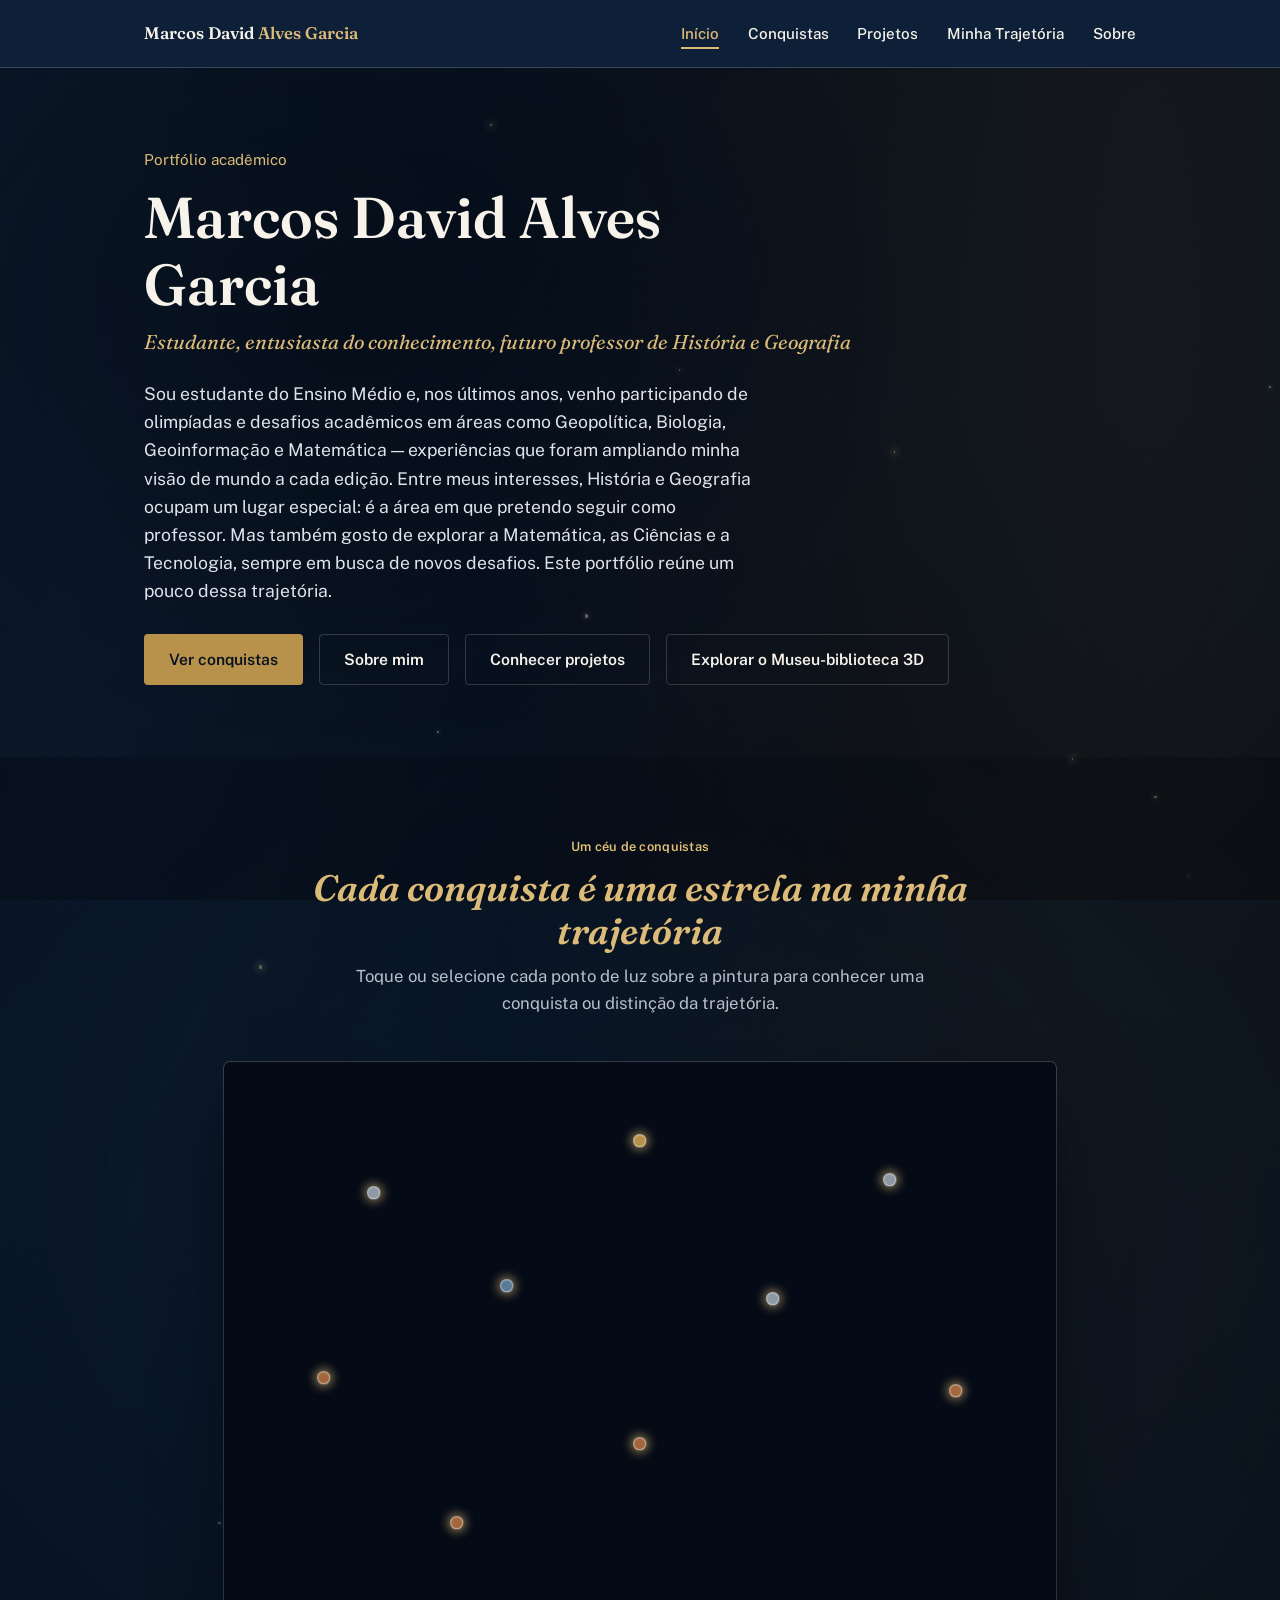
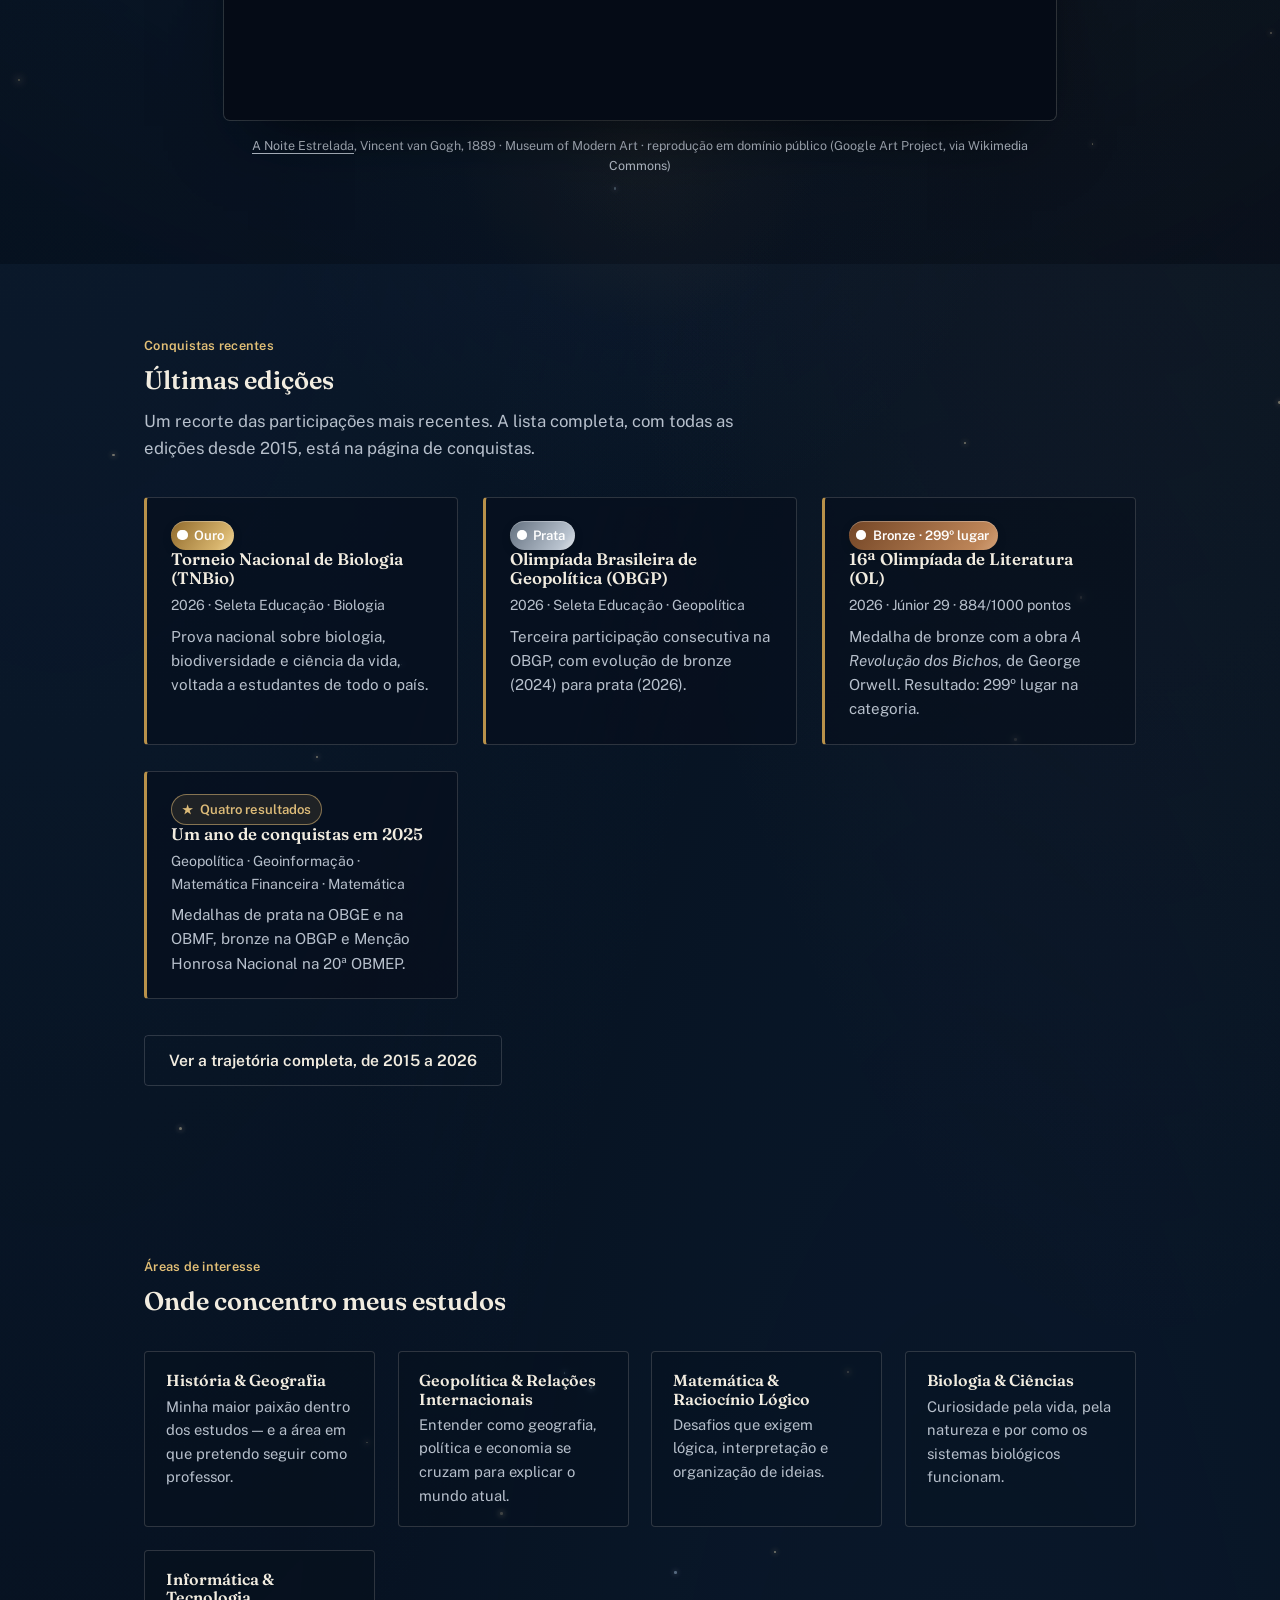
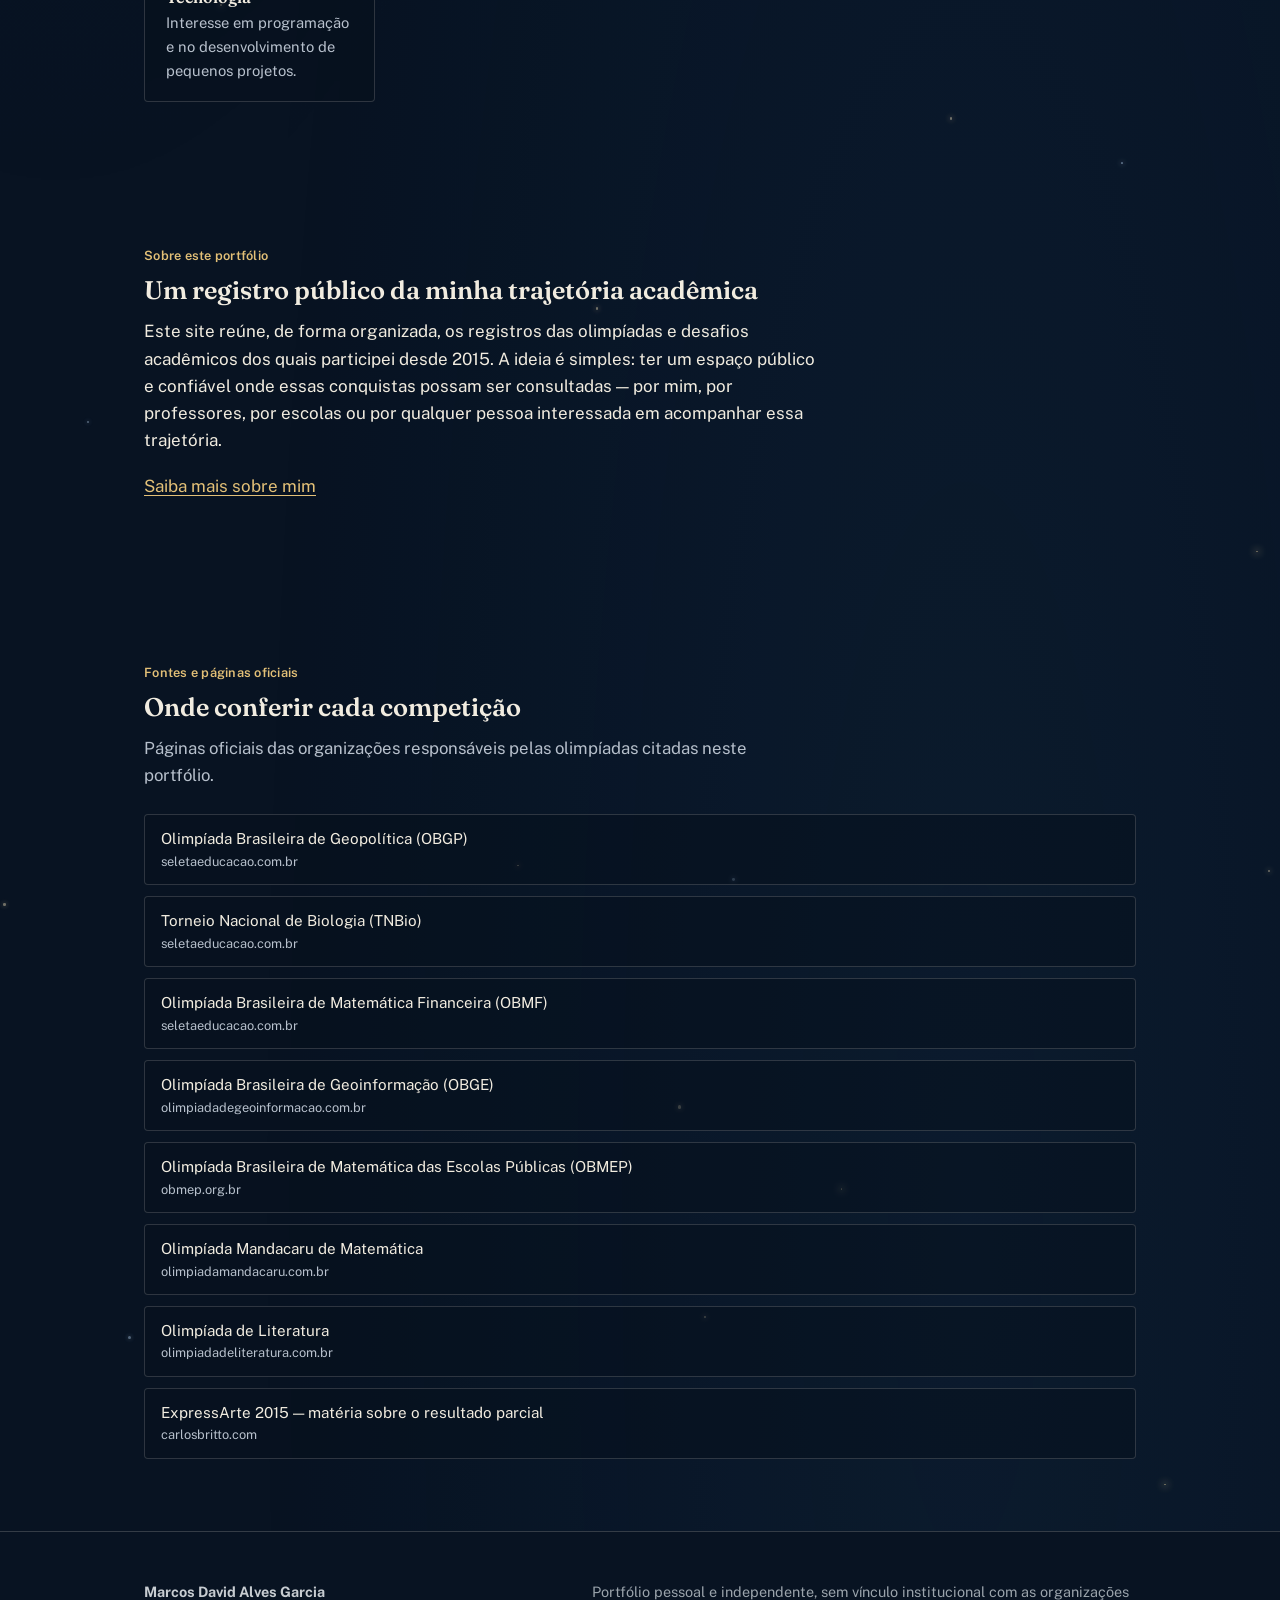
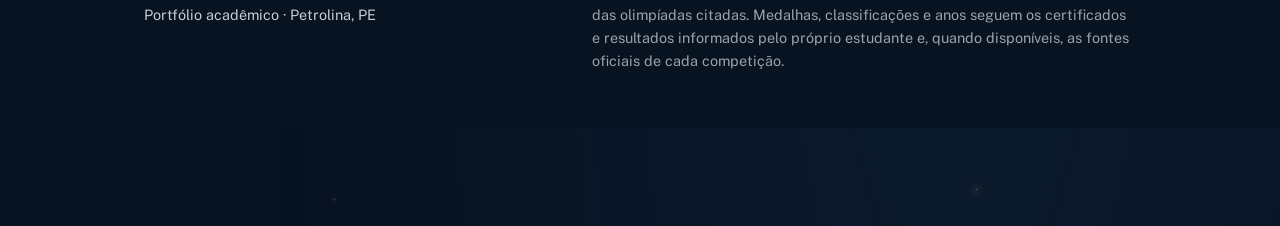
==== commit ed05af1a: "Atualiza céu de conquistas e destaques da OL 2026" ====
--- a/index.html
+++ b/index.html
@@ -127,6 +127,10 @@
           <span class="medal-star-dot medal-star-ouro"></span>
           <span class="sr-only">Medalha de ouro — Torneio Nacional de Biologia, 2026</span>
         </button>
+        <button type="button" class="medal-star" style="--x:28%;--y:70%;--i:8" data-template="medal-ol-2026">
+          <span class="medal-star-dot medal-star-bronze"></span>
+          <span class="sr-only">Medalha de bronze — 16ª Olimpíada de Literatura, 2026 · 299º lugar · 884 pontos</span>
+        </button>
         <button type="button" class="medal-star" style="--x:18%;--y:20%;--i:1" data-template="medal-obgp-2026">
           <span class="medal-star-dot medal-star-prata"></span>
           <span class="sr-only">Medalha de prata — Olimpíada Brasileira de Geopolítica, 2026</span>
@@ -178,6 +182,13 @@
       <p class="achievement-meta">2026 · Organização: Seleta Educação · Área: Biologia e ciências da vida</p>
       <p>O TNBio avalia conhecimentos de Biologia que vão da célula aos ecossistemas, passando por biodiversidade, fisiologia humana, genética básica e conservação ambiental. Esta foi minha primeira participação na competição, com resultado em ouro.</p>
       <p class="achievement-link"><a href="https://www.seletaeducacao.com.br/tnbio" target="_blank" rel="noopener">Página oficial do TNBio</a></p>
+    </template>
+    <template id="medal-ol-2026">
+      <span class="medal-tag medal-bronze">Medalha de bronze · 299º lugar</span>
+      <h3>16ª Olimpíada de Literatura (OL)</h3>
+      <p class="achievement-meta">12 de novembro de 2026 · Categoria Júnior 29 · Literatura</p>
+      <p>Medalha de bronze com a obra <em>A Revolução dos Bichos</em>, de George Orwell. A pontuação foi de <strong>884/1.000</strong>, alcançando o <strong>299º lugar</strong> na classificação da categoria.</p>
+      <p class="achievement-link"><a href="https://www.olimpiadadeliteratura.com.br/resultados/a-revolucao-dos-bichos-2" target="_blank" rel="noopener">Consultar resultado oficial da OL</a></p>
     </template>
     <template id="medal-obgp-2026">
       <span class="medal-tag medal-prata">Medalha de prata</span>
@@ -266,13 +277,14 @@
       <p class="achievement-link"><a href="conquistas/">Ver todos os detalhes na página de Conquistas</a></p>
     </template>
     <template id="trajetoria-2026">
-      <span class="resultado-tag">Duas conquistas em destaque</span>
-      <h3>Ouro no TNBio e evolução na OBGP</h3>
-      <p class="achievement-meta">2026 · Biologia · Geopolítica</p>
-      <p>Medalha de ouro na primeira participação no Torneio Nacional de Biologia (TNBio). Na OBGP, terceira participação consecutiva, com evolução do bronze (2024) para a prata. Também houve classificação para a segunda fase da 21ª OBMEP; o resultado final da edição de 2026 segue aguardando divulgação oficial.</p>
+      <span class="resultado-tag">Três medalhas em 2026</span>
+      <h3>Ciência, Geopolítica e Literatura</h3>
+      <p class="achievement-meta">2026 · Biologia · Geopolítica · Literatura</p>
+      <p>O ano reúne três medalhas: ouro na primeira participação no Torneio Nacional de Biologia (TNBio), prata na terceira participação consecutiva na OBGP e bronze na 16ª Olimpíada de Literatura. Na OL, categoria Júnior 29, a obra <em>A Revolução dos Bichos</em> rendeu 884/1.000 pontos e o 299º lugar. Também houve classificação para a segunda fase da 21ª OBMEP; o resultado final segue aguardando divulgação oficial.</p>
       <p class="achievement-link">
         <a href="https://www.seletaeducacao.com.br/tnbio" target="_blank" rel="noopener">TNBio</a> ·
         <a href="https://www.seletaeducacao.com.br/obgp" target="_blank" rel="noopener">OBGP</a> ·
+        <a href="https://www.olimpiadadeliteratura.com.br/resultados/a-revolucao-dos-bichos-2" target="_blank" rel="noopener">Resultado da OL</a> ·
         <a href="https://www.obmep.org.br/" target="_blank" rel="noopener">OBMEP</a>
       </p>
     </template>
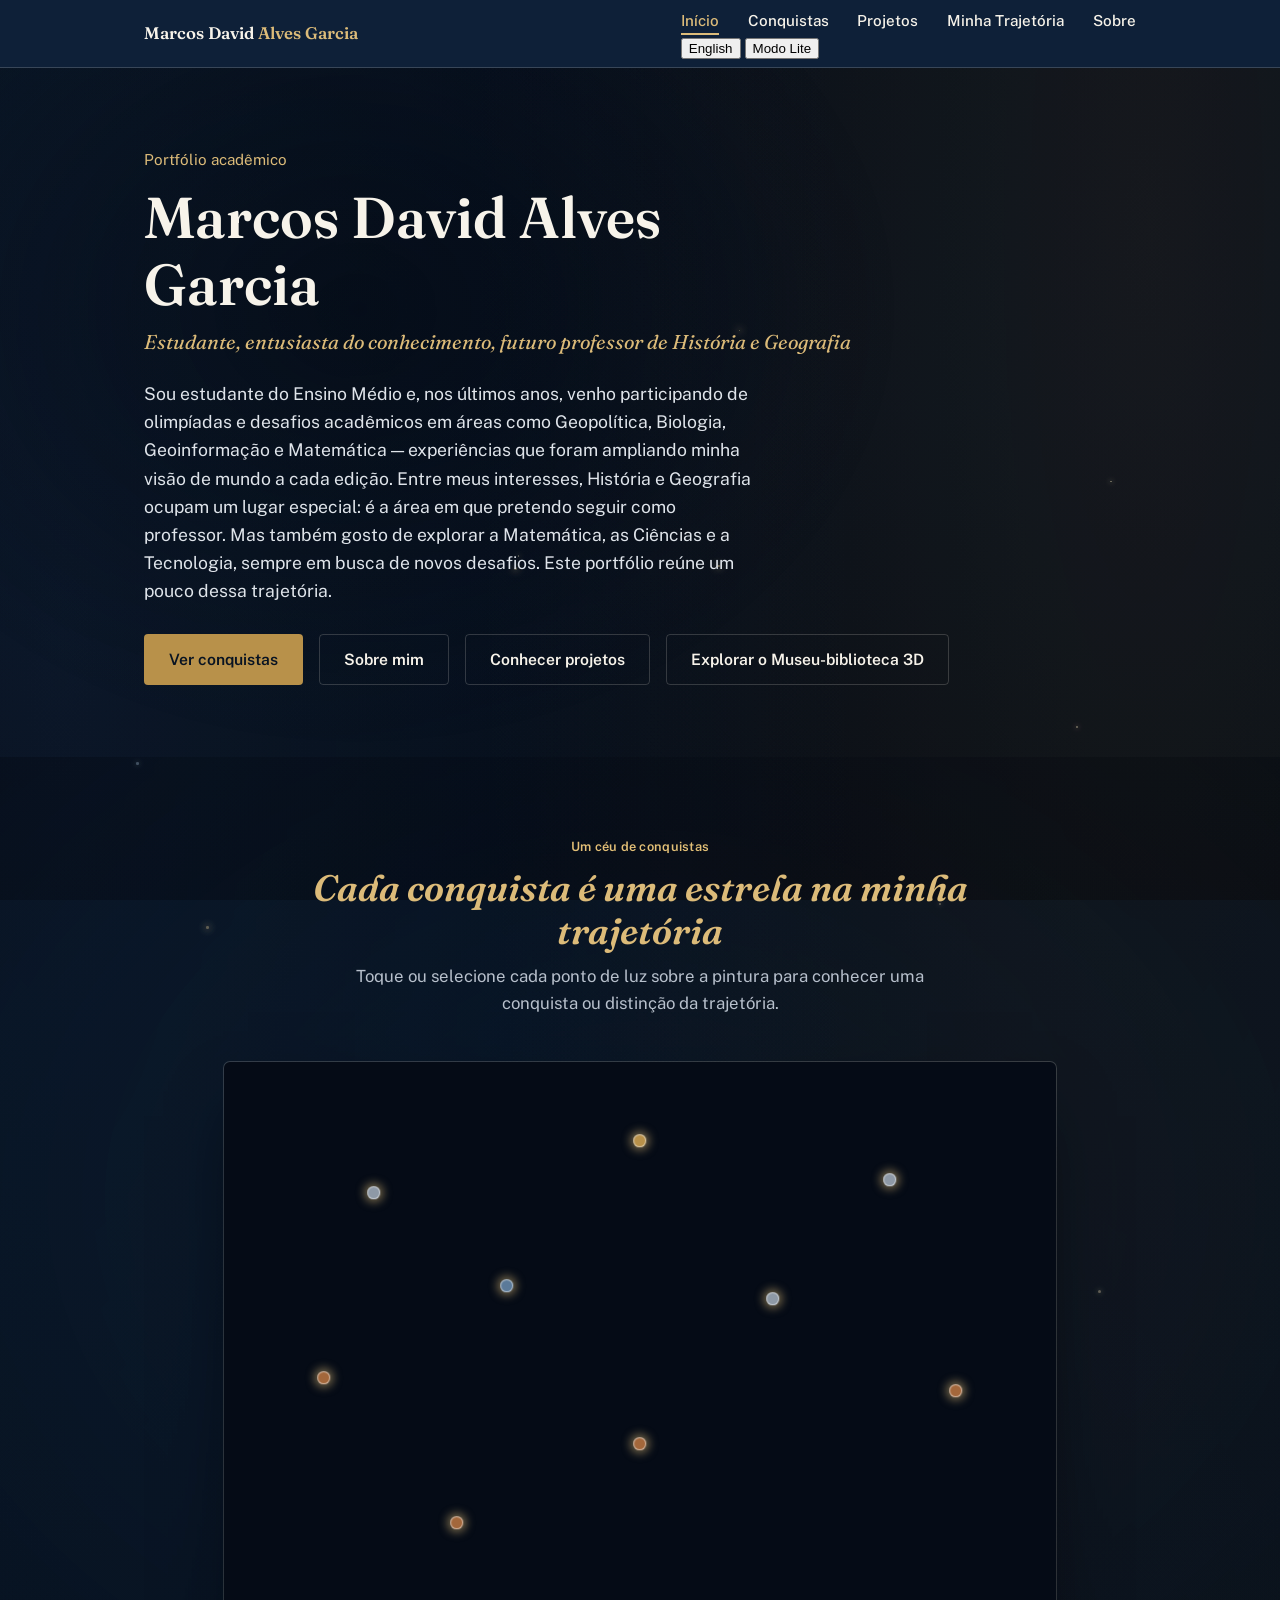
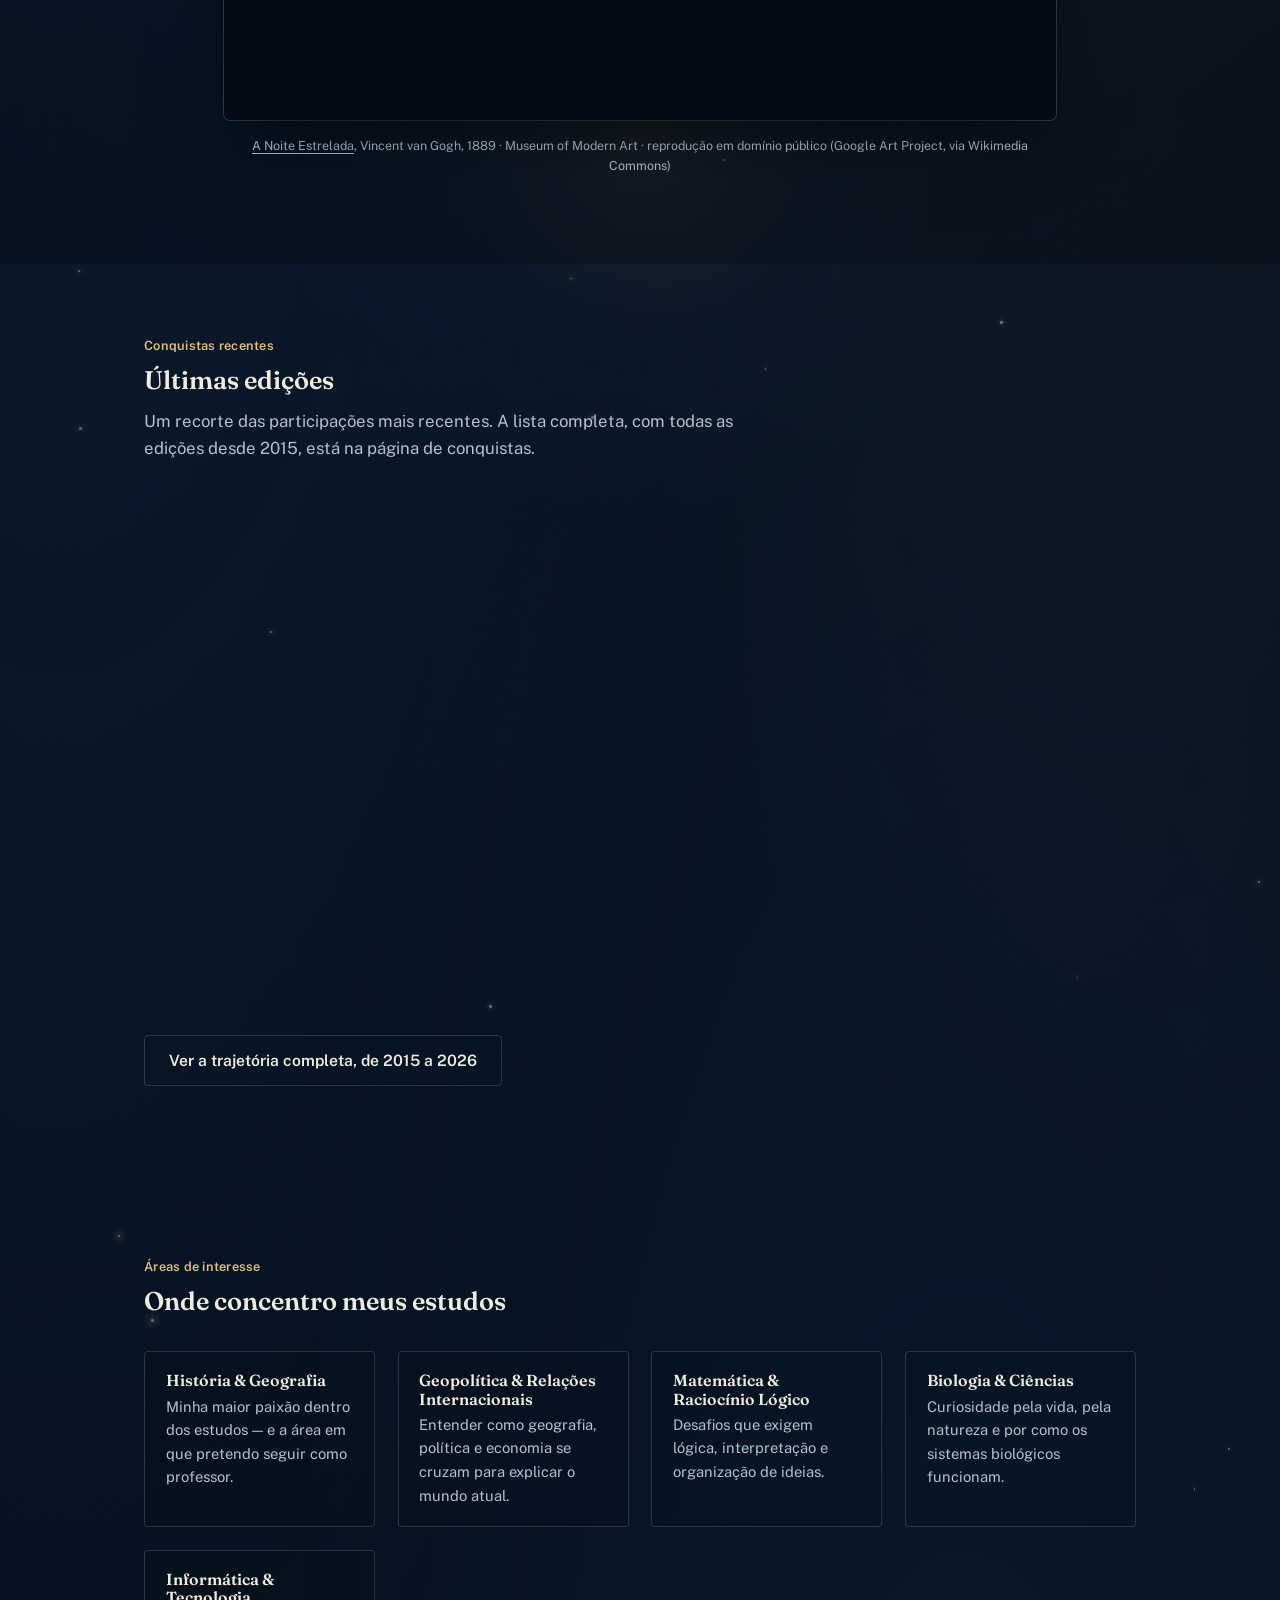
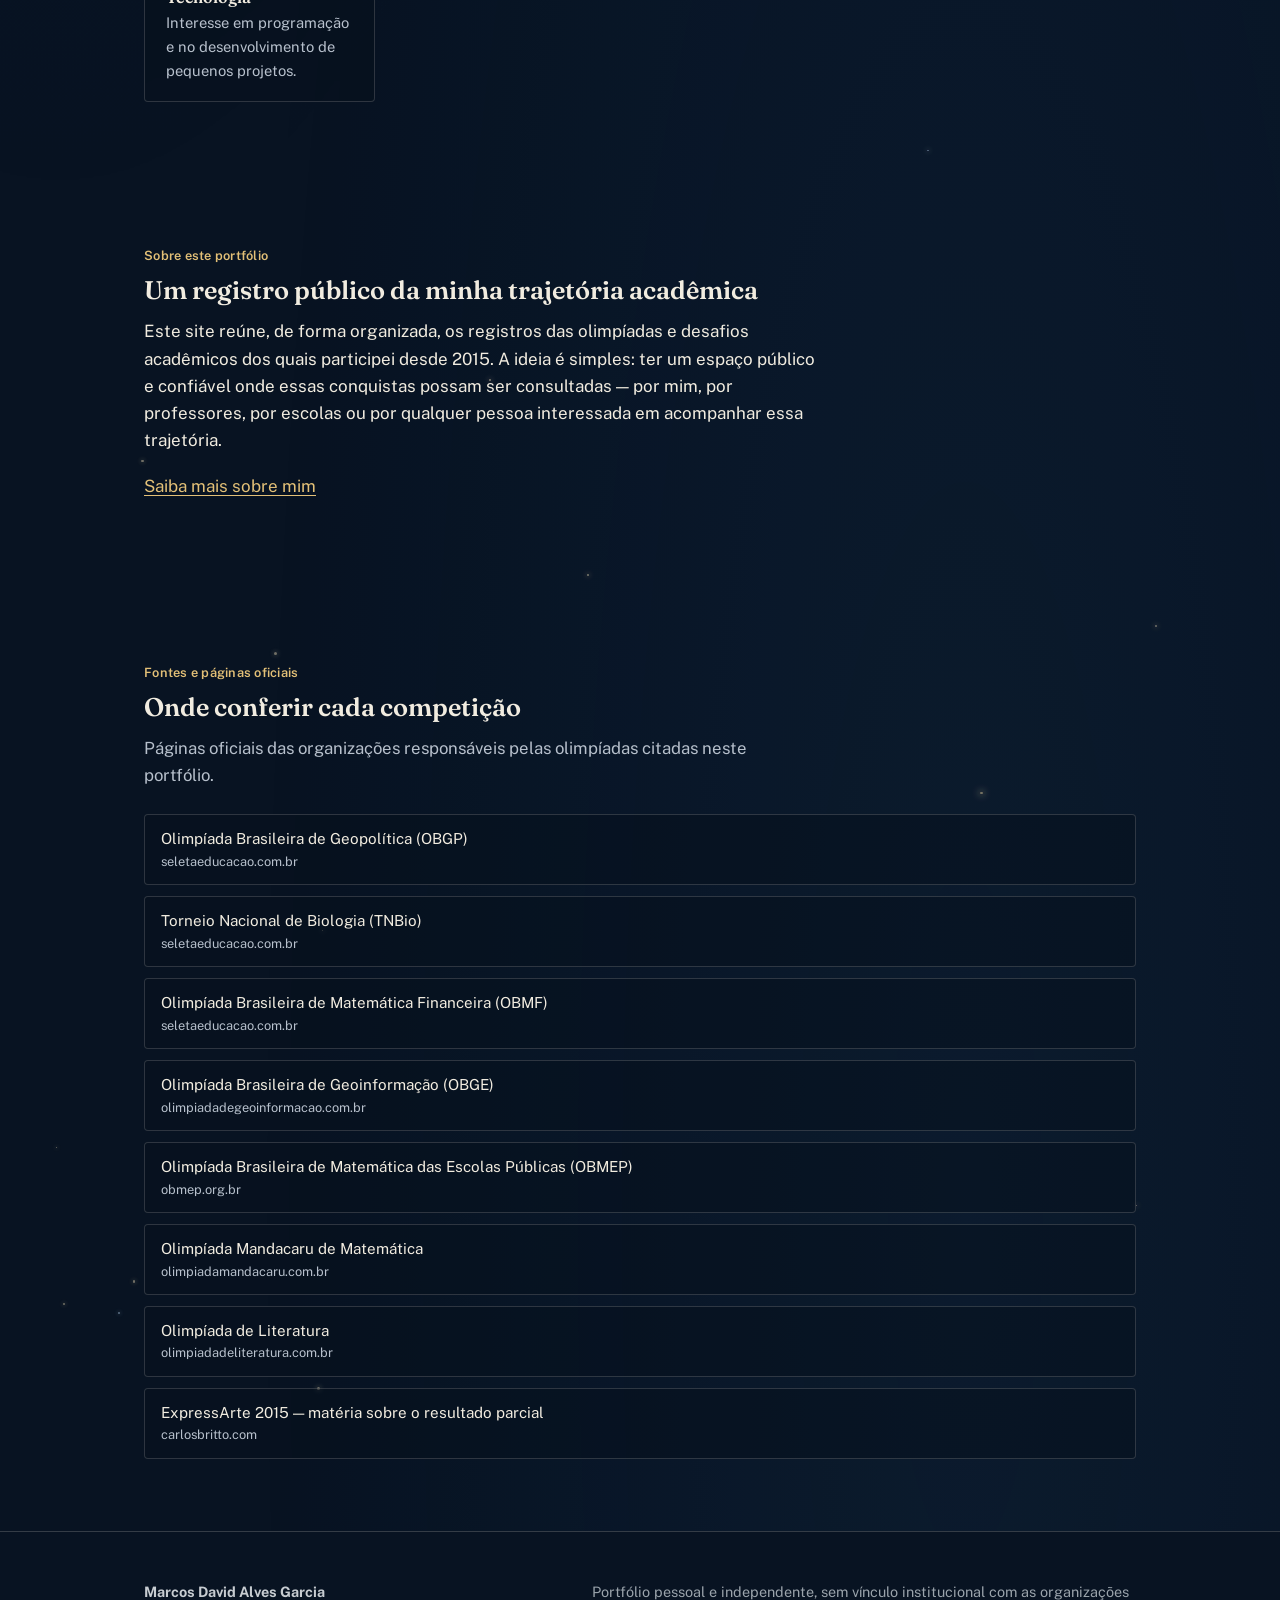
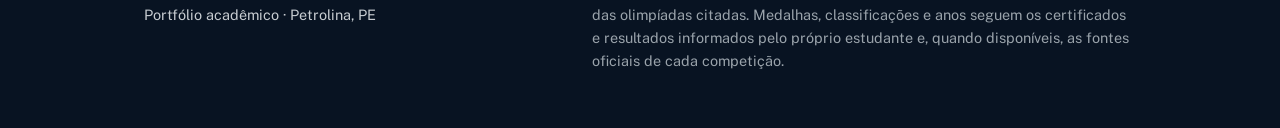
==== commit 4a79b250: "Add language and Lite mode controls to site menu" ====
--- a/index.html
+++ b/index.html
@@ -4,6 +4,7 @@
 <meta charset="UTF-8">
 <meta name="viewport" content="width=device-width, initial-scale=1.0">
 <title>Marcos David Alves Garcia | Portfólio Acadêmico e Medalhas de Olimpíadas</title>
+<script src="site-settings.js"></script>
 <meta name="description" content="Portfólio acadêmico de Marcos David Alves Garcia: medalhas em Geopolítica, Biologia, Geoinformação e Matemática, além de distinções, projetos e trajetória artística.">
 
 <link rel="canonical" href="https://davidgarcia15.github.io/marcosdavidalvesgarcia.github.io./">
@@ -75,6 +76,10 @@
         <li><a href="trajetoria/">Minha Trajetória</a></li>
         <li><a href="sobre/">Sobre</a></li>
       </ul>
+      <div class="nav-preferences" role="group" aria-label="Preferências do site">
+        <button type="button" class="site-preference-btn" data-language-toggle>English</button>
+        <button type="button" class="site-preference-btn" data-lite-toggle>Modo Lite</button>
+      </div>
     </nav>
   </div>
 </header>
--- a/style.css
+++ b/style.css
@@ -818,19 +818,13 @@
 }
 
 .filters {
-  background: rgba(6, 13, 24, 0.86);
-  backdrop-filter: blur(10px);
+  /* Os filtros ficam no fluxo normal da página: não acompanham a rolagem. */
+  position: relative;
+  top: auto;
+  z-index: 1;
+  background: rgba(6, 13, 24, 0.96);
   border-bottom: 1px solid var(--border-on-navy);
   padding: 1.4rem 0;
-  position: sticky;
-  top: 4.2rem;
-  z-index: 50;
-}
-
-@media (max-width: 680px) {
-  .filters {
-    top: 0;
-  }
 }
 
 .filter-group {
